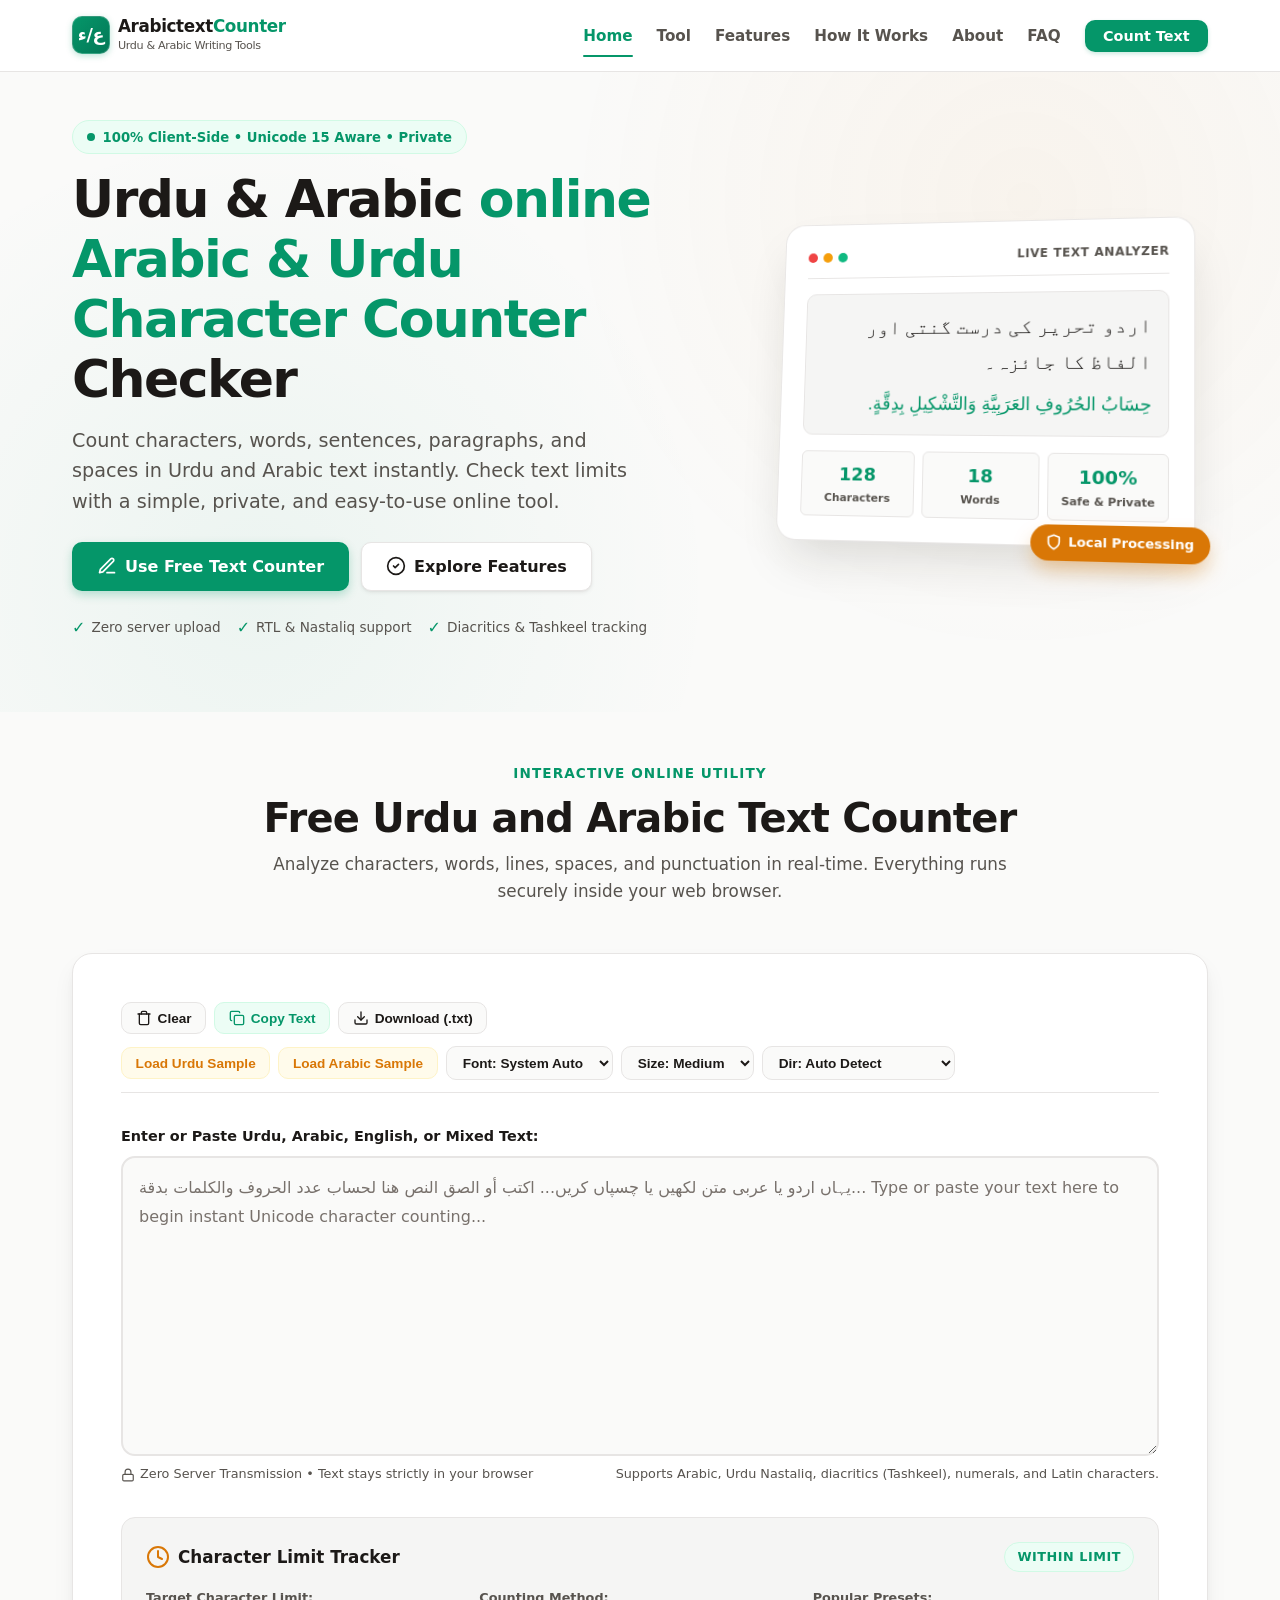
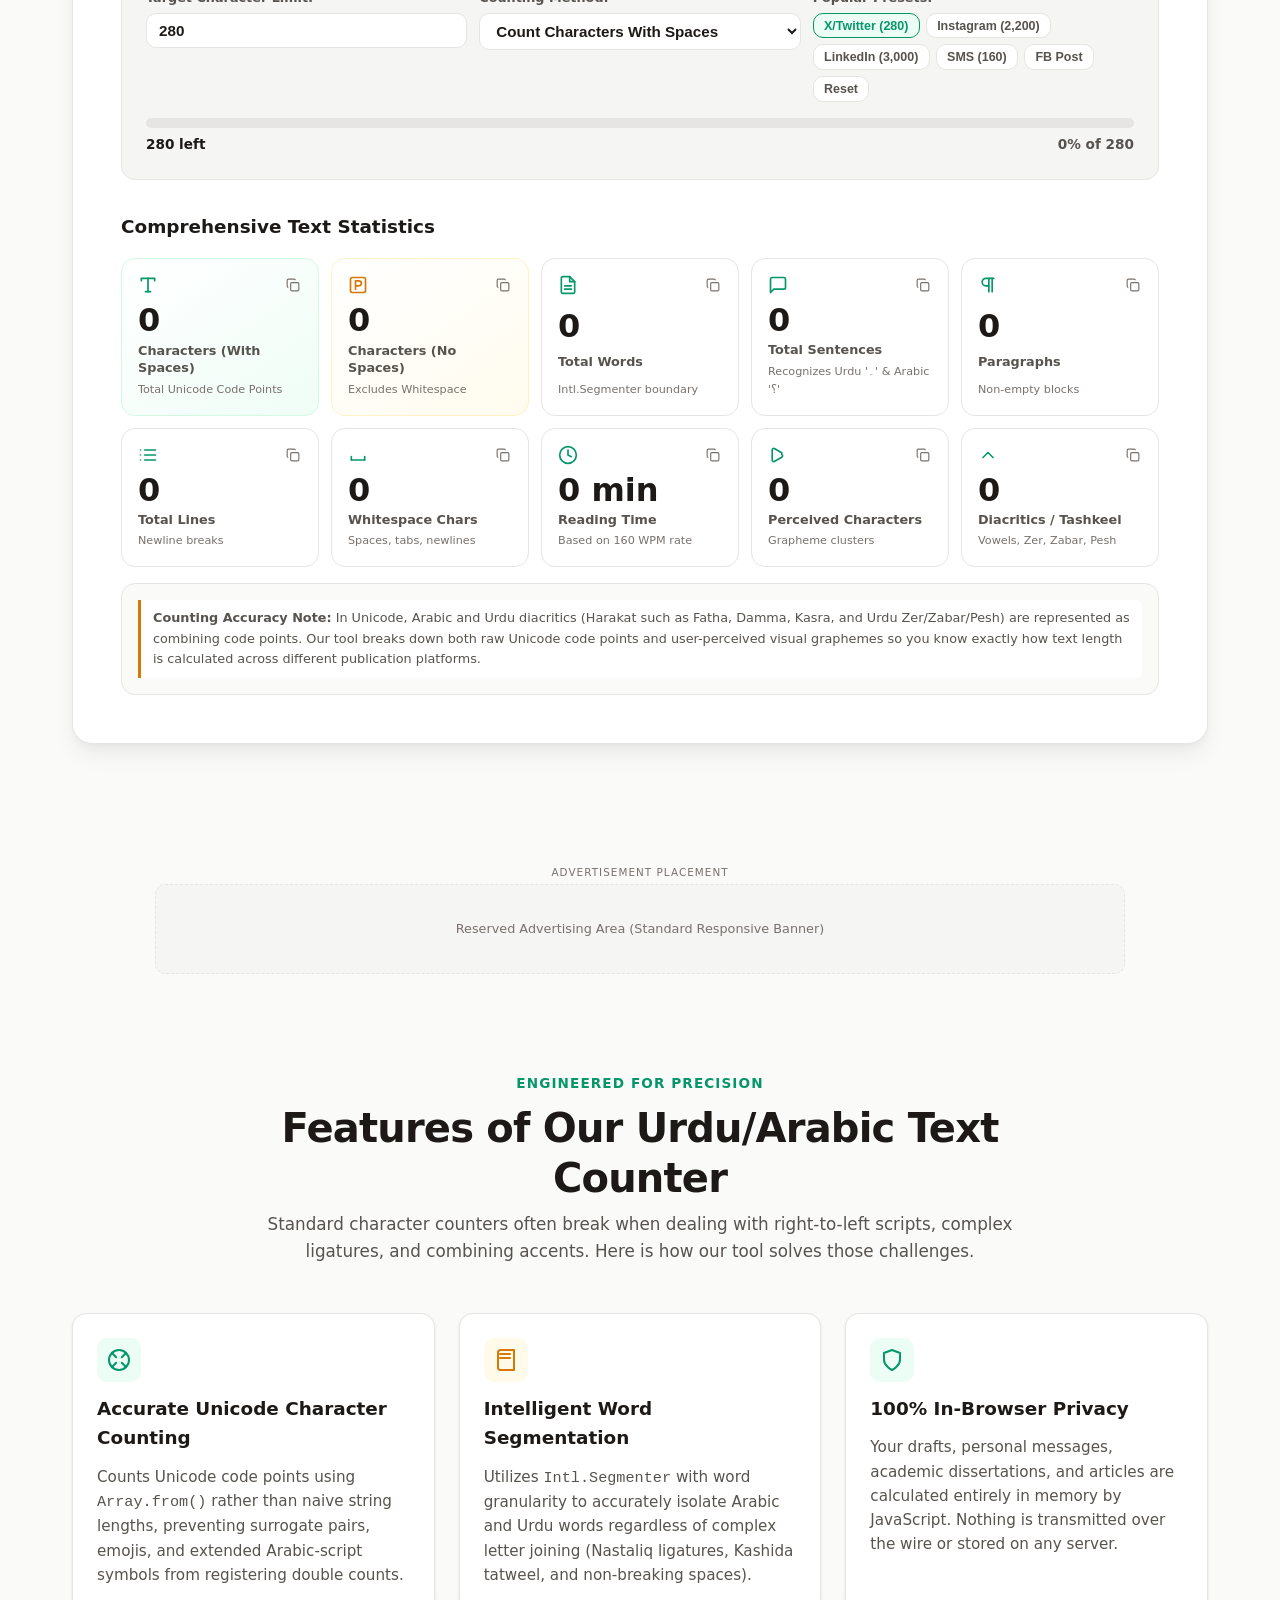
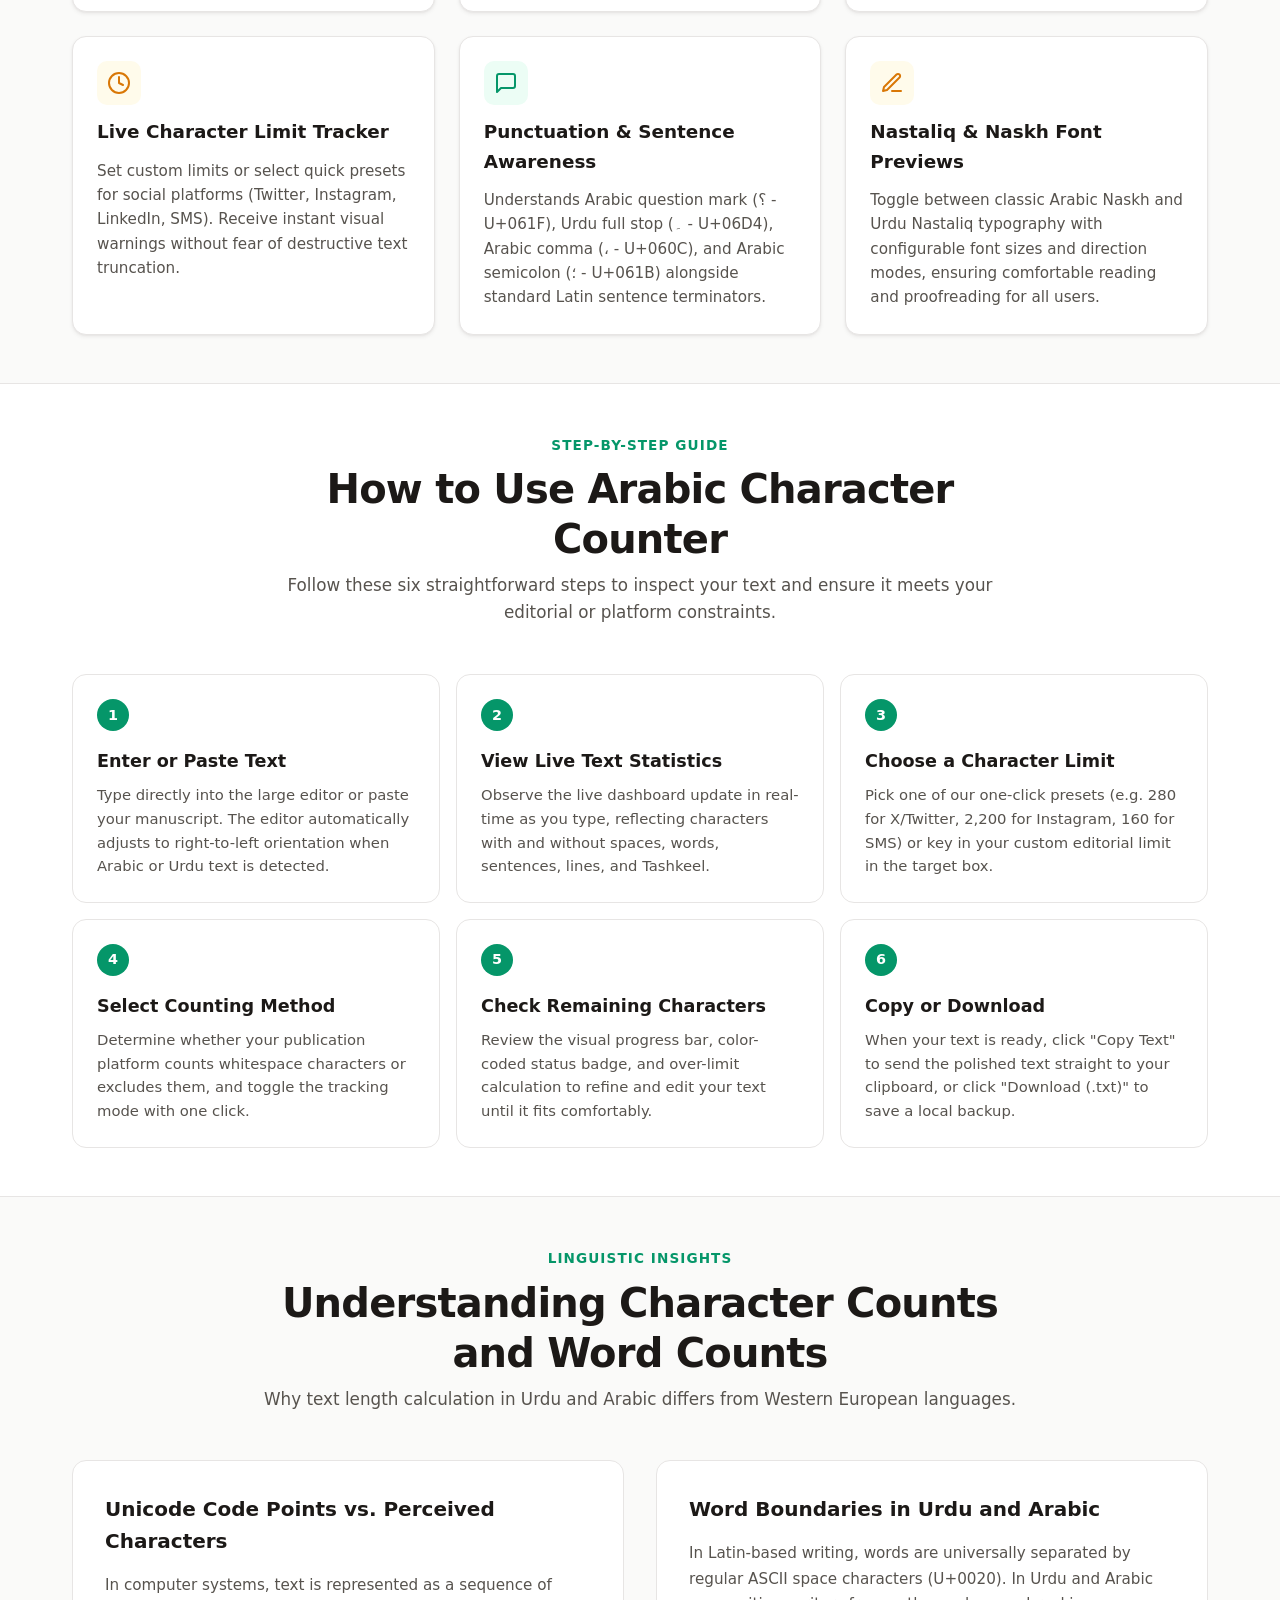
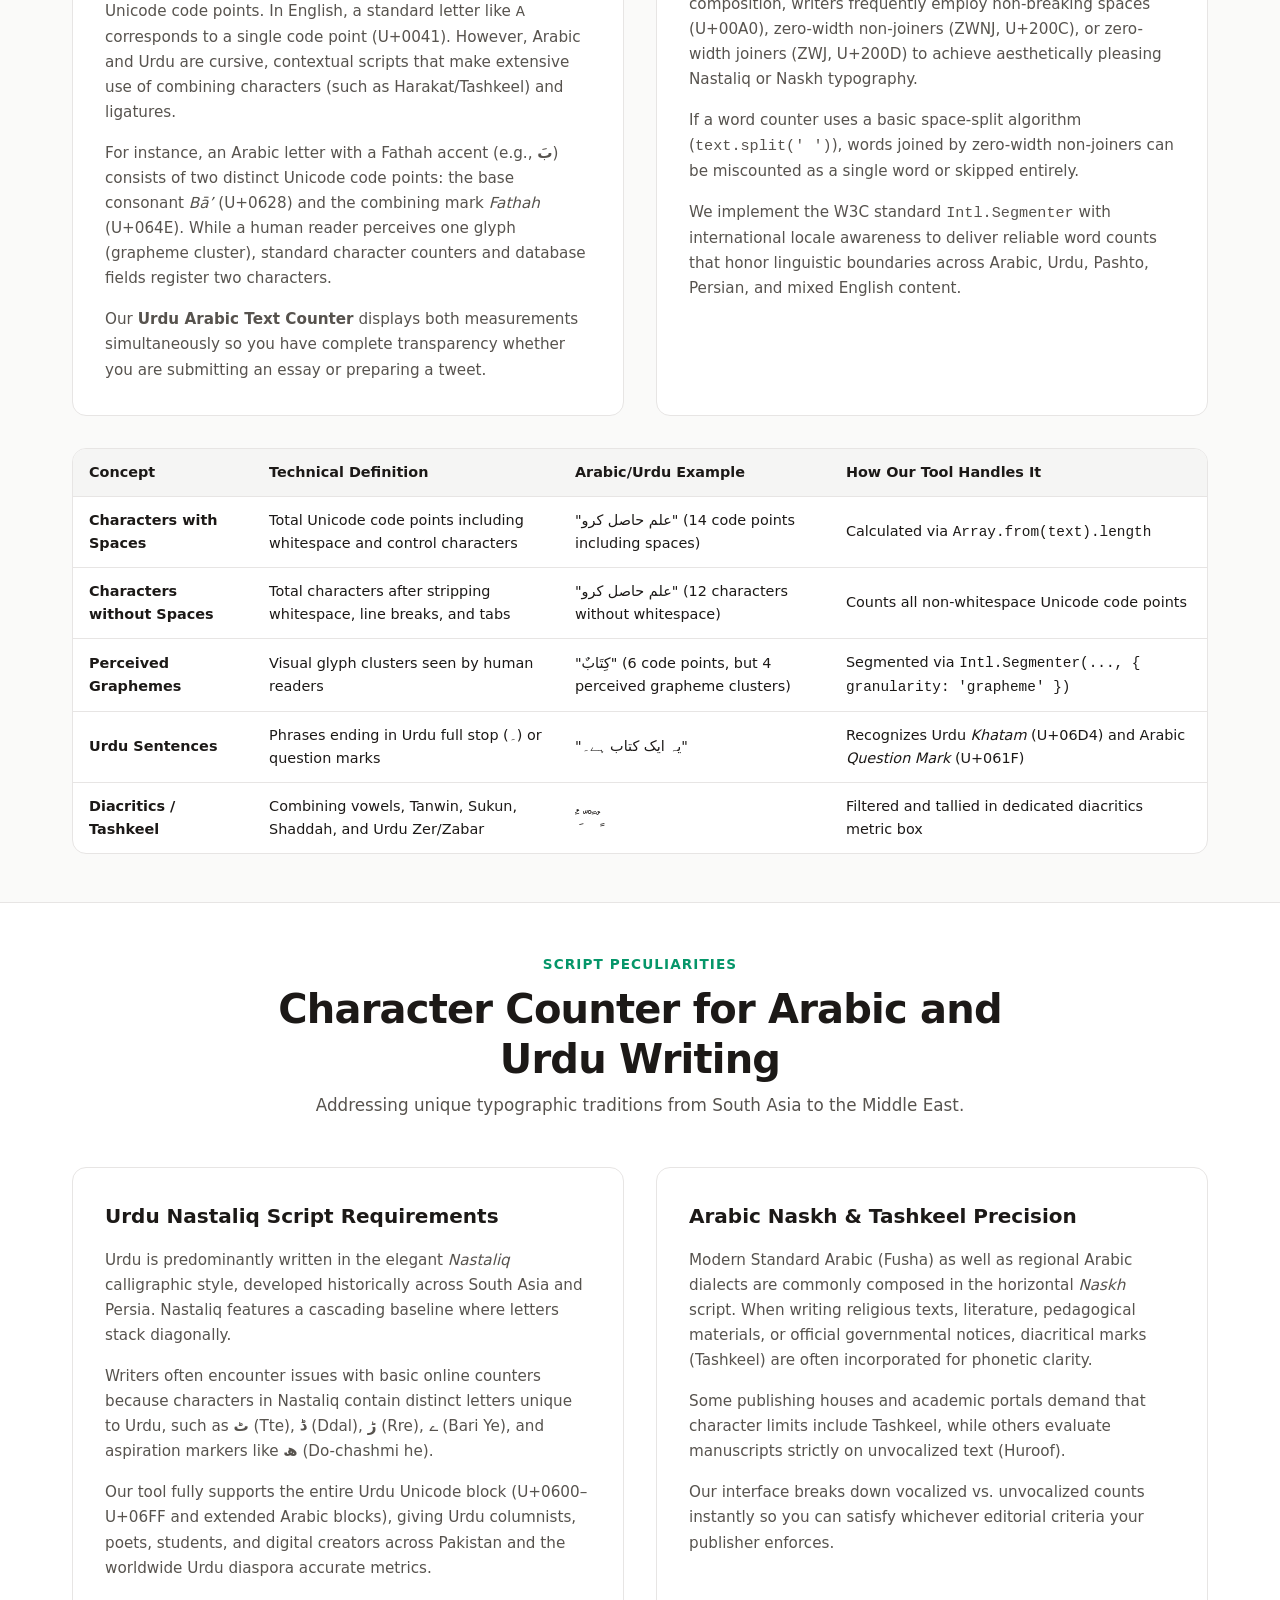
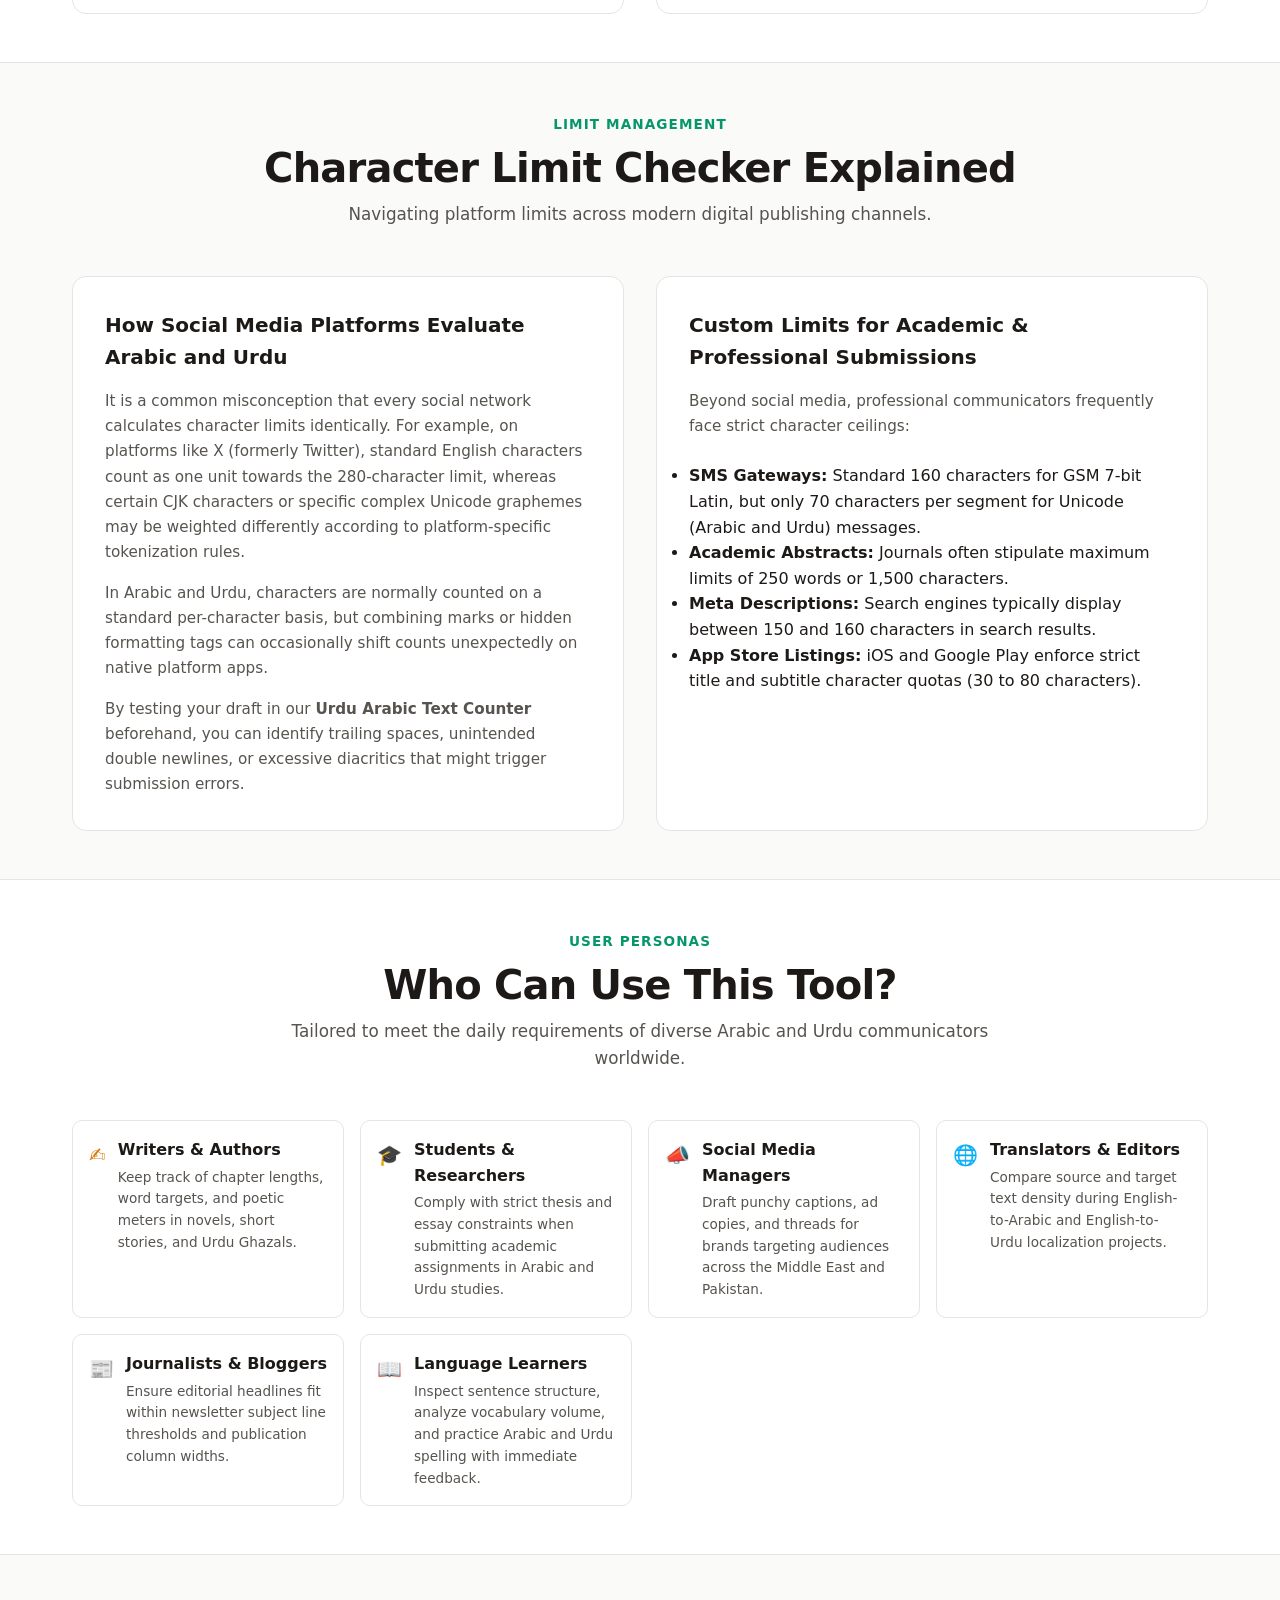
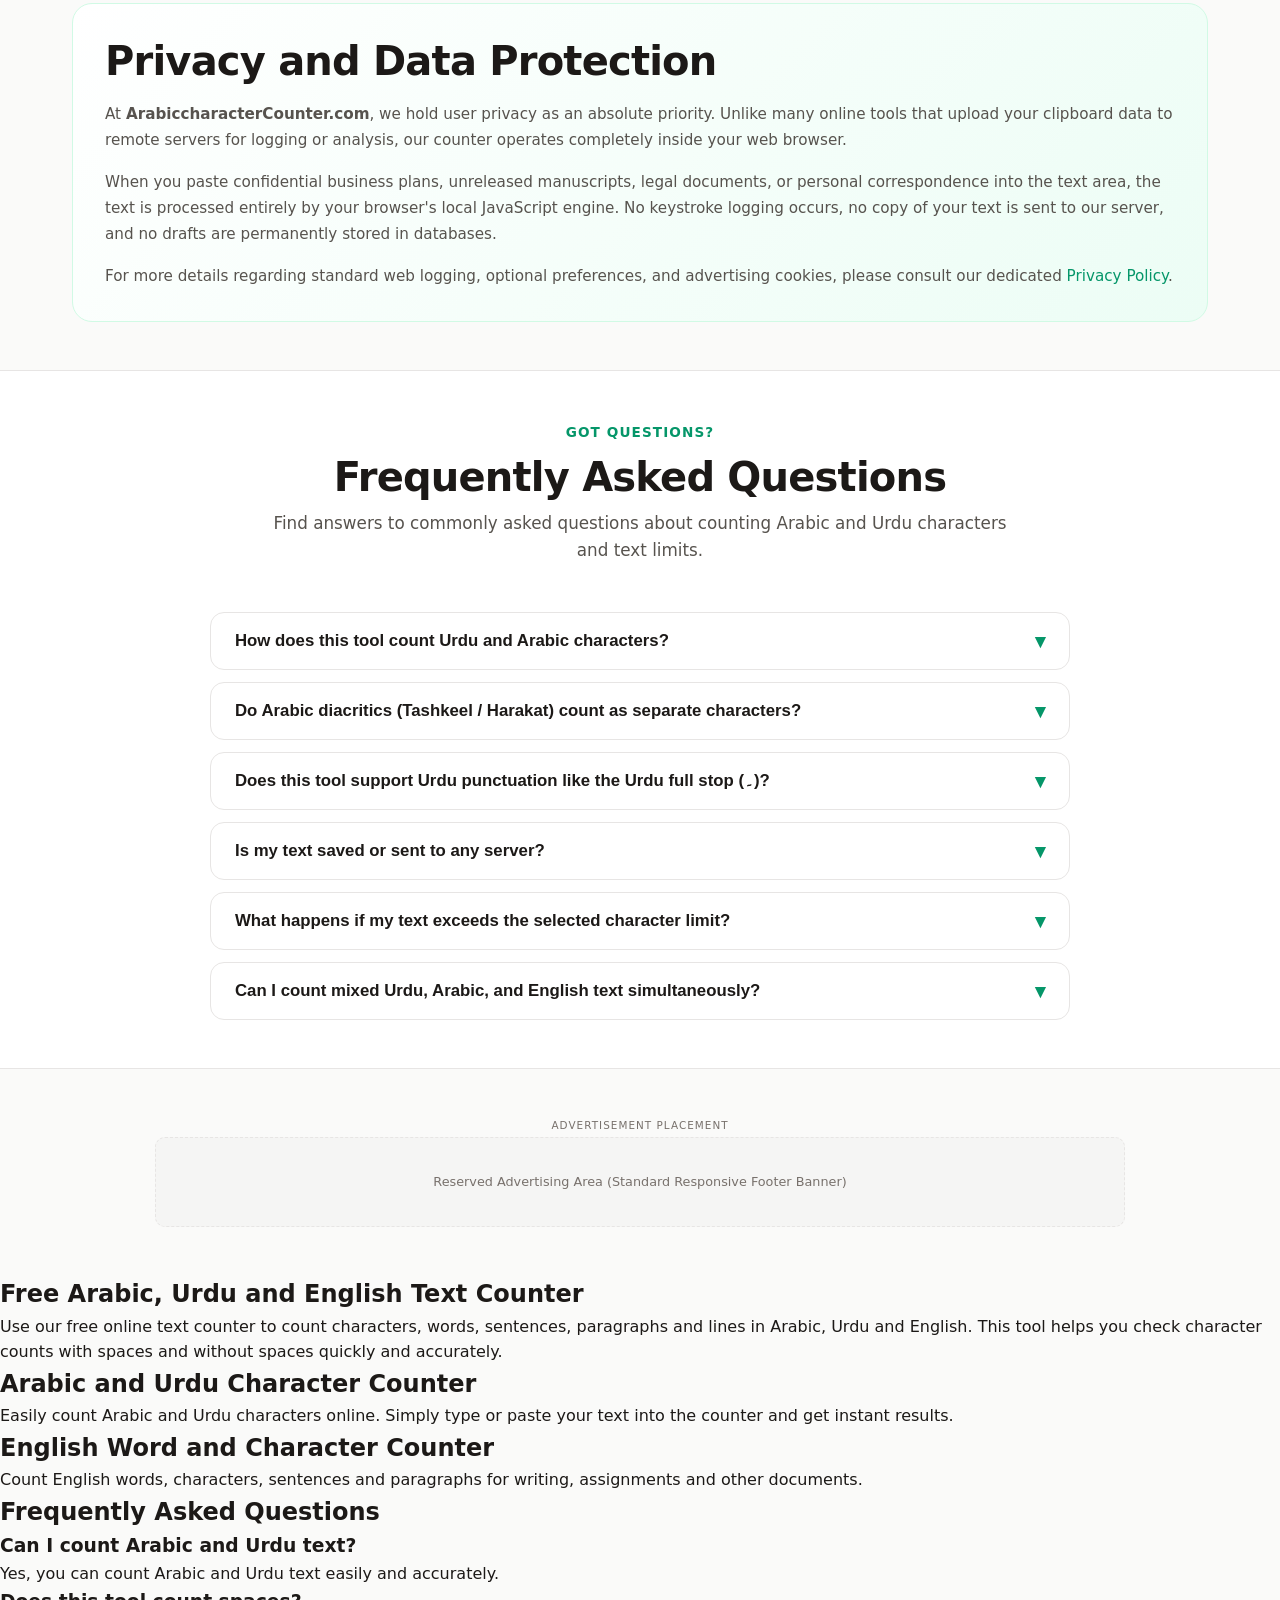
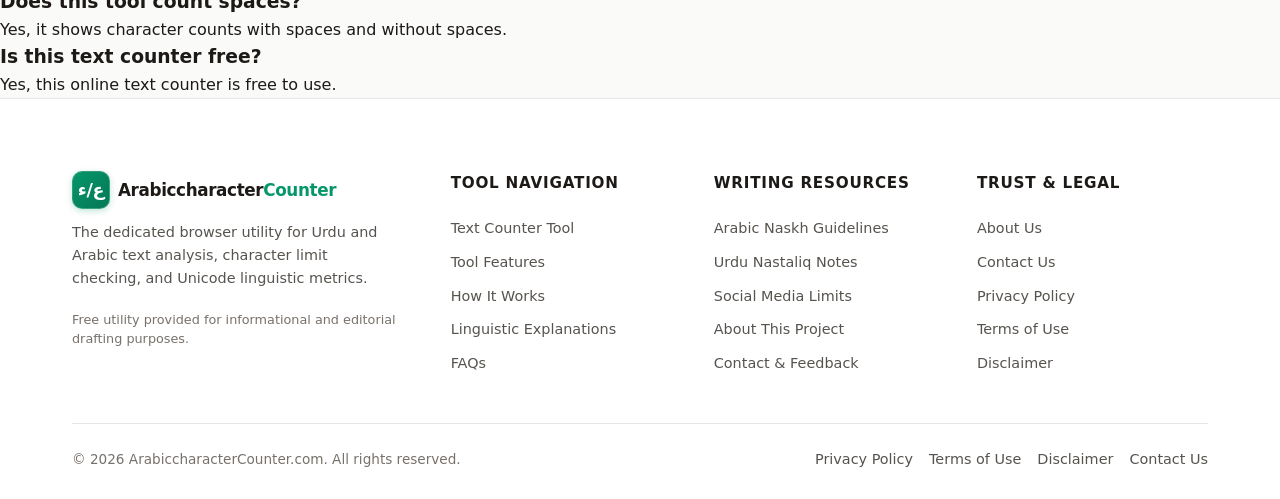
==== index.html @ 958e2aab "Update index.html" ====
<!DOCTYPE html>
<html lang="en">
<head> 
 <meta charset="UTF-8">
 <link rel="icon" type="image/png" href="/favicon-logo.png">
  <meta name="viewport" content="width=device-width, initial-scale=1.0">
  <title>Arabic & Urdu Text Counter - Online Word & Character Counter</title>
 <meta name="description" content="Count Arabic and Urdu characters, words, sentences, and spaces online for free. Use our easy text counter to check character limits for social media, messages, and writing."> 
  <meta name="keywords" content="Urdu Arabic Text Counter, Urdu character counter, Arabic character counter, Urdu word counter, Arabic word counter, Arabic text counter online, Urdu text counter online, Arabic character limit checker, Unicode character counter">
  <meta name="robots" content="index, follow">
  <link rel="canonical" href="https://arabictextcounter.online/

  <!-- Open Graph / Facebook -->
  <meta property="og:type" content="website">
  <meta property="og:url" content="https://arabictextcounter.online/
  <meta property="og:title" content="Urdu Arabic Text Counter & Character Limit Checker">
  <meta property="og:description" content="Count Urdu and Arabic characters, words, sentences, and paragraphs accurately in your browser. 100% private text analysis with live character limit tracking.">
  <meta property="og:site_name" content="Arabic text Counter">

  <!-- Twitter Cards -->
  <meta name="twitter:card" content="summary_large_image">
  <meta name="twitter:url" content="https://arabictextcounter.online/
  <meta name="twitter:title" content="Urdu Arabic Text Counter & Character Limit Checker">
  <meta name="twitter:description" content="Accurate Unicode character, word, sentence, and diacritic counter for Urdu and Arabic text. Free and private in-browser tool.">

  <!-- Stylesheet -->
  <link rel="stylesheet" href="style.css">
<meta name="google-site-verification" content="bImBELoejTYz_PWfpFKsvj4IXtyAVEKqKtU870Zw6bU" />
  <!-- Structured Data (JSON-LD) -->
  <script type="application/ld+json">
  {
    "@context": "https://schema.org",
    "@graph": [
      {
        "@type": "WebSite",
        "@id": "https://arabictextcounter.online/#website
        "url": "https://arabictextcounter.online/
        "name": "Arabic Text counter 
        "description": "Accurate Urdu and Arabic text counter and character limit checker tool.",
        "inLanguage": "en"
      },
      {
        "@type": "WebApplication",
        "@id": "https://arabictextcounter.online/#webapp
        "url": "https://arabictextcounter.online/
        "name": "Urdu/Arabic Text Counter & Character Limit Checker",
        "applicationCategory": "UtilitiesApplication",
        "operatingSystem": "All",
        "browserRequirements": "Requires modern browser with JavaScript enabled",
        "description": "Browser-based Unicode text counter for Arabic and Urdu scripts. Calculates characters, words, sentences, paragraphs, whitespace, and platform limits privately.",
        "offers": {
          "@type": "Offer",
          "price": "0",
          "priceCurrency": "USD"
        }
      }
    ]
  }
  </script>
  <meta name="google-site-verification" content="bImBELoejTYz_PWfpFKsvj4IXtyAVEKqKtU870Zw6bU" />
  <link rel="icon" type="image/png" sizes="32x32" href="favicon-logo.png">
</head>
<body>
  <!-- Accessibility Skip Link -->
  <a href="#tool" class="skip-link">Skip to Main Text Counter</a>

  <!-- Header & Navigation -->
  <header class="site-header" role="banner">
    <div class="container header-inner">
      <a href="index.html" class="brand-logo" aria-label="ArabiccharacterCounter.com Home">
        <div class="brand-icon" aria-hidden="true">ع/ء</div>
        <div class="brand-text">
          <div class="brand-title">Arabictext<span>Counter</span></div>
          <div class="brand-tagline">Urdu &amp; Arabic Writing Tools</div>
        </div>
      </a>

      <!-- Desktop Navigation -->
      <nav class="main-nav" role="navigation" aria-label="Main Navigation">
        <ul class="nav-list">
          <li><a href="index.html" class="nav-link active">Home</a></li>
          <li><a href="#tool" class="nav-link">Tool</a></li>
          <li><a href="#features" class="nav-link">Features</a></li>
          <li><a href="#how-it-works" class="nav-link">How It Works</a></li>
          <li><a href="about.html" class="nav-link">About</a></li>
          <li><a href="#faq" class="nav-link">FAQ</a></li>
          <li><a href="#tool" class="nav-cta-btn">Count Text</a></li>
        </ul>
      </nav>

      <!-- Mobile Hamburger Button -->
      <button id="mobileMenuBtn" class="mobile-menu-btn" aria-expanded="false" aria-label="Toggle navigation menu">
        <span class="hamburger-line"></span>
        <span class="hamburger-line"></span>
        <span class="hamburger-line"></span>
      </button>
    </div>

    <!-- Mobile Drawer Navigation -->
    <div id="mobileDrawer" class="mobile-drawer" role="menu">
      <ul class="mobile-nav-list">
        <li><a href="index.html" class="mobile-nav-link active" role="menuitem">Home</a></li>
        <li><a href="#tool" class="mobile-nav-link" role="menuitem">Text Counter Tool</a></li>
        <li><a href="#features" class="mobile-nav-link" role="menuitem">Features</a></li>
        <li><a href="#how-it-works" class="mobile-nav-link" role="menuitem">How It Works</a></li>
        <li><a href="about.html" class="mobile-nav-link" role="menuitem">About Us</a></li>
        <li><a href="#faq" class="mobile-nav-link" role="menuitem">Frequently Asked Questions</a></li>
        <li><a href="contact.html" class="mobile-nav-link" role="menuitem">Contact</a></li>
        <li><a href="#tool" class="mobile-cta" role="menuitem">Use Free Text Counter</a></li>
      </ul>
    </div>
  </header>

  <main id="main-content">
    <!-- 3D Hero Section -->
    <section class="hero-section" aria-labelledby="hero-heading">
      <div class="container hero-grid">
        <div class="hero-content">
          <div class="hero-badge">
            <span class="hero-badge-dot" aria-hidden="true"></span>
            <span>100% Client-Side &bull; Unicode 15 Aware &bull; Private</span>
          </div>

          <h1 id="hero-heading" class="hero-title">
            Urdu &amp; Arabic <span class="highlight">online Arabic &amp; Urdu Character Counter</span> Checker
          </h1>

          <p class="hero-desc">
            Count characters, words, sentences, paragraphs, and spaces in Urdu and Arabic text instantly. Check text limits with a simple, private, and easy-to-use online tool.
          </p>

          <div class="hero-actions">
            <a href="#tool" class="btn btn-primary">
              <svg width="20" height="20" viewBox="0 0 24 24" fill="none" stroke="currentColor" stroke-width="2" stroke-linecap="round" stroke-linejoin="round" aria-hidden="true"><path d="M12 20h9"/><path d="M16.5 3.5a2.121 2.121 0 0 1 3 3L7 19l-4 1 1-4L16.5 3.5z"/></svg>
              Use Free Text Counter
            </a>
            <a href="#features" class="btn btn-secondary">
              <svg width="20" height="20" viewBox="0 0 24 24" fill="none" stroke="currentColor" stroke-width="2" stroke-linecap="round" stroke-linejoin="round" aria-hidden="true"><circle cx="12" cy="12" r="10"/><path d="m9 12 2 2 4-4"/></svg>
              Explore Features
            </a>
          </div>

          <div class="hero-trust-bullets">
            <div class="trust-item">
              <span class="trust-icon" aria-hidden="true">&#10003;</span>
              <span>Zero server upload</span>
            </div>
            <div class="trust-item">
              <span class="trust-icon" aria-hidden="true">&#10003;</span>
              <span>RTL &amp; Nastaliq support</span>
            </div>
            <div class="trust-item">
              <span class="trust-icon" aria-hidden="true">&#10003;</span>
              <span>Diacritics &amp; Tashkeel tracking</span>
            </div>
          </div>
        </div>

        <!-- 3D Layered Perspective Visual Scene -->
        <div class="hero-3d-wrapper" aria-hidden="true">
          <div class="hero-3d-scene">
            <div class="hero-3d-card">
              <div class="hero-card-header">
                <div class="card-dots">
                  <span class="dot red"></span>
                  <span class="dot yellow"></span>
                  <span class="dot green"></span>
                </div>
                <span class="card-label">Live Text Analyzer</span>
              </div>

              <div class="mock-text-preview">
                <div class="mock-urdu-text" dir="rtl" lang="ur">
                  اردو تحریر کی درست گنتی اور الفاظ کا جائزہ۔
                </div>
                <div class="mock-arabic-text" dir="rtl" lang="ar">
                  حِسَابُ الحُرُوفِ العَرَبِيَّةِ وَالتَّشْكِيلِ بِدِقَّةٍ.
                </div>
              </div>

              <div class="mock-stats-grid">
                <div class="mock-stat-box">
                  <div class="mock-stat-val">128</div>
                  <div class="mock-stat-lbl">Characters</div>
                </div>
                <div class="mock-stat-box">
                  <div class="mock-stat-val">18</div>
                  <div class="mock-stat-lbl">Words</div>
                </div>
                <div class="mock-stat-box">
                  <div class="mock-stat-val">100%</div>
                  <div class="mock-stat-lbl">Safe &amp; Private</div>
                </div>
              </div>

              <div class="hero-3d-floating-badge">
                <svg width="16" height="16" viewBox="0 0 24 24" fill="none" stroke="currentColor" stroke-width="2.5" stroke-linecap="round" stroke-linejoin="round"><path d="M12 22s8-4 8-10V5l-8-3-8 3v7c0 6 8 10 8 10z"/></svg>
                <span>Local Processing</span>
              </div>
            </div>
          </div>
        </div>
      </div>
    </section>

    <!-- Main Tool Section -->
    <section id="tool" class="tool-section" aria-labelledby="tool-heading">
      <div class="container">
        <div class="section-intro">
          <span class="section-tag">Interactive Online Utility</span>
          <h2 id="tool-heading" class="section-title">Free Urdu and Arabic Text Counter</h2>
          <p class="section-desc">
            Analyze characters, words, lines, spaces, and punctuation in real-time. Everything runs securely inside your web browser.
          </p>
        </div>

        <div class="tool-container">
          <!-- Toolbar Controls -->
          <div class="tool-toolbar" role="toolbar" aria-label="Text counter controls">
            <div class="toolbar-group">
              <button id="clearTextBtn" class="tool-btn" type="button" aria-label="Clear all text in textarea">
                <svg width="16" height="16" viewBox="0 0 24 24" fill="none" stroke="currentColor" stroke-width="2" stroke-linecap="round" stroke-linejoin="round" aria-hidden="true"><path d="M3 6h18"/><path d="M19 6v14c0 1-1 2-2 2H7c-1 0-2-1-2-2V6"/><path d="M8 6V4c0-1 1-2 2-2h4c1 0 2 1 2 2v2"/></svg>
                Clear
              </button>

              <button id="copyTextBtn" class="tool-btn btn-accent" type="button" aria-label="Copy entire text to clipboard">
                <svg width="16" height="16" viewBox="0 0 24 24" fill="none" stroke="currentColor" stroke-width="2" stroke-linecap="round" stroke-linejoin="round" aria-hidden="true"><rect width="14" height="14" x="8" y="8" rx="2" ry="2"/><path d="M4 16c-1.1 0-2-.9-2-2V4c0-1.1.9-2 2-2h10c1.1 0 2 .9 2 2"/></svg>
                Copy Text
              </button>

              <button id="downloadTextBtn" class="tool-btn" type="button" aria-label="Download text as a plain text file">
                <svg width="16" height="16" viewBox="0 0 24 24" fill="none" stroke="currentColor" stroke-width="2" stroke-linecap="round" stroke-linejoin="round" aria-hidden="true"><path d="M21 15v4a2 2 0 0 1-2 2H5a2 2 0 0 1-2-2v-4"/><polyline points="7 10 12 15 17 10"/><line x1="12" x2="12" y1="15" y2="3"/></svg>
                Download (.txt)
              </button>
            </div>

            <div class="toolbar-group">
              <button id="sampleUrduBtn" class="tool-btn btn-amber" type="button" aria-label="Load sample Urdu text">
                Load Urdu Sample
              </button>

              <button id="sampleArabicBtn" class="tool-btn btn-amber" type="button" aria-label="Load sample Arabic text">
                Load Arabic Sample
              </button>

              <!-- Font Selection -->
              <select id="fontFamilySelect" class="tool-select" aria-label="Select typography styling">
                <option value="auto">Font: System Auto</option>
                <option value="arabic">Arabic Naskh</option>
                <option value="urdu">Urdu Nastaliq</option>
                <option value="sans">Clean Sans-serif</option>
              </select>

              <!-- Font Size -->
              <select id="fontSizeSelect" class="tool-select" aria-label="Select font size">
                <option value="sm">Size: Normal</option>
                <option value="md" selected>Size: Medium</option>
                <option value="lg">Size: Large</option>
              </select>

              <!-- Direction -->
              <select id="textDirSelect" class="tool-select" aria-label="Select text direction">
                <option value="auto" selected>Dir: Auto Detect</option>
                <option value="rtl">Dir: RTL (Right to Left)</option>
                <option value="ltr">Dir: LTR (Left to Right)</option>
              </select>
            </div>
          </div>

          <!-- Main Text Input Area -->
          <div class="textarea-wrapper">
            <div class="textarea-label-row">
              <label for="mainTextarea" class="textarea-label">
                Enter or Paste Urdu, Arabic, English, or Mixed Text:
              </label>
              <div id="statusFeedback" class="text-status-feedback" role="status" aria-live="polite"></div>
            </div>

            <textarea
              id="mainTextarea"
              class="main-textarea"
              dir="auto"
              rows="8"
              spellcheck="false"
              placeholder="یہاں اردو یا عربی متن لکھیں یا چسپاں کریں... اكتب أو الصق النص هنا لحساب عدد الحروف والكلمات بدقة... Type or paste your text here to begin instant Unicode character counting..."
              aria-label="Text input area for counting characters and words"
            ></textarea>

            <div class="textarea-footer">
              <div class="textarea-privacy-note">
                <svg width="14" height="14" viewBox="0 0 24 24" fill="none" stroke="currentColor" stroke-width="2" stroke-linecap="round" stroke-linejoin="round" aria-hidden="true"><rect width="18" height="11" x="3" y="11" rx="2" ry="2"/><path d="M7 11V7a5 5 0 0 1 10 0v4"/></svg>
                <span>Zero Server Transmission &bull; Text stays strictly in your browser</span>
              </div>
              <div class="textarea-char-summary">
                Supports Arabic, Urdu Nastaliq, diacritics (Tashkeel), numerals, and Latin characters.
              </div>
            </div>
          </div>

          <!-- Character Limit Checker -->
          <div class="limit-checker-card" aria-labelledby="limit-checker-heading">
            <div class="limit-header-row">
              <div class="limit-title-wrap">
                <svg class="limit-icon" viewBox="0 0 24 24" fill="none" stroke="currentColor" stroke-width="2" stroke-linecap="round" stroke-linejoin="round" aria-hidden="true"><circle cx="12" cy="12" r="10"/><polyline points="12 6 12 12 16 14"/></svg>
                <h3 id="limit-checker-heading" class="limit-title">Character Limit Tracker</h3>
              </div>

              <div id="limitStatusBadge" class="limit-status-badge badge-under" role="status">
                Within Limit
              </div>
            </div>

            <!-- Limit Controls -->
            <div class="limit-controls-grid">
              <div class="control-field">
                <label for="charLimitInput">Target Character Limit:</label>
                <input
                  type="number"
                  id="charLimitInput"
                  class="control-input"
                  min="1"
                  max="1000000"
                  value="280"
                  aria-label="Target character limit number"
                >
              </div>

              <div class="control-field">
                <label for="limitModeSelect">Counting Method:</label>
                <select id="limitModeSelect" class="control-input" aria-label="Select limit counting method">
                  <option value="with_spaces" selected>Count Characters With Spaces</option>
                  <option value="without_spaces">Count Characters Without Spaces</option>
                </select>
              </div>

              <div class="control-field">
                <label>Popular Presets:</label>
                <div class="preset-pills-row">
                  <button type="button" class="preset-pill active" data-limit="280" aria-label="Set limit to Twitter 280">X/Twitter (280)</button>
                  <button type="button" class="preset-pill" data-limit="2200" aria-label="Set limit to Instagram 2200">Instagram (2,200)</button>
                  <button type="button" class="preset-pill" data-limit="3000" aria-label="Set limit to LinkedIn 3000">LinkedIn (3,000)</button>
                  <button type="button" class="preset-pill" data-limit="160" aria-label="Set limit to SMS 160">SMS (160)</button>
                  <button type="button" class="preset-pill" data-limit="63206" aria-label="Set limit to Facebook 63206">FB Post</button>
                  <button type="button" id="resetLimitBtn" class="preset-pill" aria-label="Reset limit settings">Reset</button>
                </div>
              </div>
            </div>

            <!-- Progress Bar -->
            <div class="limit-progress-wrapper">
              <div class="limit-progress-track" role="progressbar" aria-valuemin="0" aria-valuemax="100" aria-valuenow="0">
                <div id="limitProgressFill" class="limit-progress-fill"></div>
              </div>
              <div class="limit-stats-subrow">
                <span id="limitRemainingText" class="limit-remaining-text">280 left</span>
                <span id="limitPercentText" class="limit-percent-text">0% of 280</span>
              </div>
            </div>

            <!-- Over Limit Warning Banner -->
            <div id="limitOverAlert" class="limit-over-alert" role="alert">
              <svg width="18" height="18" viewBox="0 0 24 24" fill="none" stroke="currentColor" stroke-width="2" stroke-linecap="round" stroke-linejoin="round" aria-hidden="true"><circle cx="12" cy="12" r="10"/><line x1="12" x2="12" y1="8" y2="12"/><line x1="12" x2="12.01" y1="16" y2="16"/></svg>
              <span>Your text exceeds the selected limit by <strong><span id="limitOverCount">0</span></strong> characters. Your text has not been truncated.</span>
            </div>
          </div>

          <!-- Live Statistics Dashboard -->
          <div class="stats-dashboard">
            <div class="stats-dashboard-title">
              <span>Comprehensive Text Statistics</span>
            </div>

            <div class="stats-grid">
              <!-- Stat 1: Characters With Spaces -->
              <div class="stat-card featured">
                <div class="stat-header">
                  <svg class="stat-icon" viewBox="0 0 24 24" fill="none" stroke="currentColor" stroke-width="2" stroke-linecap="round" stroke-linejoin="round" aria-hidden="true"><path d="M4 7V4h16v3"/><path d="M9 20h6"/><path d="M12 4v16"/></svg>
                  <button type="button" class="stat-copy-btn" data-stat-id="statCharsWithSpaces" aria-label="Copy characters with spaces count">
                    <svg width="14" height="14" viewBox="0 0 24 24" fill="none" stroke="currentColor" stroke-width="2"><rect width="14" height="14" x="8" y="8" rx="2" ry="2"/><path d="M4 16c-1.1 0-2-.9-2-2V4c0-1.1.9-2 2-2h10c1.1 0 2 .9 2 2"/></svg>
                  </button>
                </div>
                <div id="statCharsWithSpaces" class="stat-value">0</div>
                <div class="stat-label">Characters (With Spaces)</div>
                <div class="stat-subtext">Total Unicode Code Points</div>
              </div>

              <!-- Stat 2: Characters Without Spaces -->
              <div class="stat-card featured-amber">
                <div class="stat-header">
                  <svg class="stat-icon" viewBox="0 0 24 24" fill="none" stroke="currentColor" stroke-width="2" stroke-linecap="round" stroke-linejoin="round" aria-hidden="true"><rect width="18" height="18" x="3" y="3" rx="2"/><path d="M9 17V7h4a3 3 0 0 1 0 6H9"/></svg>
                  <button type="button" class="stat-copy-btn" data-stat-id="statCharsNoSpaces" aria-label="Copy characters without spaces count">
                    <svg width="14" height="14" viewBox="0 0 24 24" fill="none" stroke="currentColor" stroke-width="2"><rect width="14" height="14" x="8" y="8" rx="2" ry="2"/><path d="M4 16c-1.1 0-2-.9-2-2V4c0-1.1.9-2 2-2h10c1.1 0 2 .9 2 2"/></svg>
                  </button>
                </div>
                <div id="statCharsNoSpaces" class="stat-value">0</div>
                <div class="stat-label">Characters (No Spaces)</div>
                <div class="stat-subtext">Excludes Whitespace</div>
              </div>

              <!-- Stat 3: Words -->
              <div class="stat-card">
                <div class="stat-header">
                  <svg class="stat-icon" viewBox="0 0 24 24" fill="none" stroke="currentColor" stroke-width="2" stroke-linecap="round" stroke-linejoin="round" aria-hidden="true"><path d="M14 2H6a2 2 0 0 0-2 2v16a2 2 0 0 0 2 2h12a2 2 0 0 0 2-2V8z"/><polyline points="14 2 14 8 20 8"/><line x1="16" x2="8" y1="13" y2="13"/><line x1="16" x2="8" y1="17" y2="17"/></svg>
                  <button type="button" class="stat-copy-btn" data-stat-id="statWords" aria-label="Copy word count">
                    <svg width="14" height="14" viewBox="0 0 24 24" fill="none" stroke="currentColor" stroke-width="2"><rect width="14" height="14" x="8" y="8" rx="2" ry="2"/><path d="M4 16c-1.1 0-2-.9-2-2V4c0-1.1.9-2 2-2h10c1.1 0 2 .9 2 2"/></svg>
                  </button>
                </div>
                <div id="statWords" class="stat-value">0</div>
                <div class="stat-label">Total Words</div>
                <div class="stat-subtext">Intl.Segmenter boundary</div>
              </div>

              <!-- Stat 4: Sentences -->
              <div class="stat-card">
                <div class="stat-header">
                  <svg class="stat-icon" viewBox="0 0 24 24" fill="none" stroke="currentColor" stroke-width="2" stroke-linecap="round" stroke-linejoin="round" aria-hidden="true"><path d="M21 15a2 2 0 0 1-2 2H7l-4 4V5a2 2 0 0 1 2-2h14a2 2 0 0 1 2 2z"/></svg>
                  <button type="button" class="stat-copy-btn" data-stat-id="statSentences" aria-label="Copy sentence count">
                    <svg width="14" height="14" viewBox="0 0 24 24" fill="none" stroke="currentColor" stroke-width="2"><rect width="14" height="14" x="8" y="8" rx="2" ry="2"/><path d="M4 16c-1.1 0-2-.9-2-2V4c0-1.1.9-2 2-2h10c1.1 0 2 .9 2 2"/></svg>
                  </button>
                </div>
                <div id="statSentences" class="stat-value">0</div>
                <div class="stat-label">Total Sentences</div>
                <div class="stat-subtext">Recognizes Urdu '۔' &amp; Arabic '؟'</div>
              </div>

              <!-- Stat 5: Paragraphs -->
              <div class="stat-card">
                <div class="stat-header">
                  <svg class="stat-icon" viewBox="0 0 24 24" fill="none" stroke="currentColor" stroke-width="2" stroke-linecap="round" stroke-linejoin="round" aria-hidden="true"><path d="M13 4v16"/><path d="M17 4v16"/><path d="M19 4H9.5a4.5 4.5 0 0 0 0 9H13"/></svg>
                  <button type="button" class="stat-copy-btn" data-stat-id="statParagraphs" aria-label="Copy paragraph count">
                    <svg width="14" height="14" viewBox="0 0 24 24" fill="none" stroke="currentColor" stroke-width="2"><rect width="14" height="14" x="8" y="8" rx="2" ry="2"/><path d="M4 16c-1.1 0-2-.9-2-2V4c0-1.1.9-2 2-2h10c1.1 0 2 .9 2 2"/></svg>
                  </button>
                </div>
                <div id="statParagraphs" class="stat-value">0</div>
                <div class="stat-label">Paragraphs</div>
                <div class="stat-subtext">Non-empty blocks</div>
              </div>

              <!-- Stat 6: Lines -->
              <div class="stat-card">
                <div class="stat-header">
                  <svg class="stat-icon" viewBox="0 0 24 24" fill="none" stroke="currentColor" stroke-width="2" stroke-linecap="round" stroke-linejoin="round" aria-hidden="true"><line x1="8" x2="21" y1="6" y2="6"/><line x1="8" x2="21" y1="12" y2="12"/><line x1="8" x2="21" y1="18" y2="18"/><line x1="3" x2="3.01" y1="6" y2="6"/><line x1="3" x2="3.01" y1="12" y2="12"/><line x1="3" x2="3.01" y1="18" y2="18"/></svg>
                  <button type="button" class="stat-copy-btn" data-stat-id="statLines" aria-label="Copy line count">
                    <svg width="14" height="14" viewBox="0 0 24 24" fill="none" stroke="currentColor" stroke-width="2"><rect width="14" height="14" x="8" y="8" rx="2" ry="2"/><path d="M4 16c-1.1 0-2-.9-2-2V4c0-1.1.9-2 2-2h10c1.1 0 2 .9 2 2"/></svg>
                  </button>
                </div>
                <div id="statLines" class="stat-value">0</div>
                <div class="stat-label">Total Lines</div>
                <div class="stat-subtext">Newline breaks</div>
              </div>

              <!-- Stat 7: Whitespace Characters -->
              <div class="stat-card">
                <div class="stat-header">
                  <svg class="stat-icon" viewBox="0 0 24 24" fill="none" stroke="currentColor" stroke-width="2" stroke-linecap="round" stroke-linejoin="round" aria-hidden="true"><path d="M4 18h16"/><path d="M4 14v4"/><path d="M20 14v4"/></svg>
                  <button type="button" class="stat-copy-btn" data-stat-id="statWhitespace" aria-label="Copy whitespace count">
                    <svg width="14" height="14" viewBox="0 0 24 24" fill="none" stroke="currentColor" stroke-width="2"><rect width="14" height="14" x="8" y="8" rx="2" ry="2"/><path d="M4 16c-1.1 0-2-.9-2-2V4c0-1.1.9-2 2-2h10c1.1 0 2 .9 2 2"/></svg>
                  </button>
                </div>
                <div id="statWhitespace" class="stat-value">0</div>
                <div class="stat-label">Whitespace Chars</div>
                <div class="stat-subtext">Spaces, tabs, newlines</div>
              </div>

              <!-- Stat 8: Estimated Reading Time -->
              <div class="stat-card">
                <div class="stat-header">
                  <svg class="stat-icon" viewBox="0 0 24 24" fill="none" stroke="currentColor" stroke-width="2" stroke-linecap="round" stroke-linejoin="round" aria-hidden="true"><circle cx="12" cy="12" r="10"/><polyline points="12 6 12 12 16 14"/></svg>
                  <button type="button" class="stat-copy-btn" data-stat-id="statReadingTime" aria-label="Copy reading time">
                    <svg width="14" height="14" viewBox="0 0 24 24" fill="none" stroke="currentColor" stroke-width="2"><rect width="14" height="14" x="8" y="8" rx="2" ry="2"/><path d="M4 16c-1.1 0-2-.9-2-2V4c0-1.1.9-2 2-2h10c1.1 0 2 .9 2 2"/></svg>
                  </button>
                </div>
                <div id="statReadingTime" class="stat-value">0 min</div>
                <div class="stat-label">Reading Time</div>
                <div class="stat-subtext">Based on 160 WPM rate</div>
              </div>

              <!-- Stat 9: Grapheme Clusters -->
              <div class="stat-card">
                <div class="stat-header">
                  <svg class="stat-icon" viewBox="0 0 24 24" fill="none" stroke="currentColor" stroke-width="2" stroke-linecap="round" stroke-linejoin="round" aria-hidden="true"><path d="M16.5 9.4 7.55 4.24a1.78 1.78 0 0 0-2.5 1.55v12.42a1.78 1.78 0 0 0 2.5 1.55L16.5 14.6a1.78 1.78 0 0 0 0-3.2z"/></svg>
                  <button type="button" class="stat-copy-btn" data-stat-id="statGraphemes" aria-label="Copy grapheme count">
                    <svg width="14" height="14" viewBox="0 0 24 24" fill="none" stroke="currentColor" stroke-width="2"><rect width="14" height="14" x="8" y="8" rx="2" ry="2"/><path d="M4 16c-1.1 0-2-.9-2-2V4c0-1.1.9-2 2-2h10c1.1 0 2 .9 2 2"/></svg>
                  </button>
                </div>
                <div id="statGraphemes" class="stat-value">0</div>
                <div class="stat-label">Perceived Characters</div>
                <div class="stat-subtext">Grapheme clusters</div>
              </div>

              <!-- Stat 10: Diacritics (Harakat / Tashkeel) -->
              <div class="stat-card">
                <div class="stat-header">
                  <svg class="stat-icon" viewBox="0 0 24 24" fill="none" stroke="currentColor" stroke-width="2" stroke-linecap="round" stroke-linejoin="round" aria-hidden="true"><path d="m18 15-6-6-6 6"/></svg>
                  <button type="button" class="stat-copy-btn" data-stat-id="statDiacritics" aria-label="Copy diacritics count">
                    <svg width="14" height="14" viewBox="0 0 24 24" fill="none" stroke="currentColor" stroke-width="2"><rect width="14" height="14" x="8" y="8" rx="2" ry="2"/><path d="M4 16c-1.1 0-2-.9-2-2V4c0-1.1.9-2 2-2h10c1.1 0 2 .9 2 2"/></svg>
                  </button>
                </div>
                <div id="statDiacritics" class="stat-value">0</div>
                <div class="stat-label">Diacritics / Tashkeel</div>
                <div class="stat-subtext">Vowels, Zer, Zabar, Pesh</div>
              </div>
            </div>

            <!-- Linguistic Explanatory Notice -->
            <div class="secondary-metrics-card">
              <div class="linguistic-notice">
                <strong>Counting Accuracy Note:</strong> In Unicode, Arabic and Urdu diacritics (Harakat such as Fatha, Damma, Kasra, and Urdu Zer/Zabar/Pesh) are represented as combining code points. Our tool breaks down both raw Unicode code points and user-perceived visual graphemes so you know exactly how text length is calculated across different publication platforms.
              </div>
            </div>
          </div>
        </div>
      </div>
    </section>

    <!-- Optional AdSense Unit Top (Reserved Clean Container) -->
    <div class="container">
      <div class="ad-slot-wrapper" aria-label="Sponsored placement container">
        <span class="ad-slot-label">Advertisement Placement</span>
        <div class="ad-slot-container">
          Reserved Advertising Area (Standard Responsive Banner)
        </div>
      </div>
    </div>

    <!-- Features Section -->
    <section id="features" class="content-section" aria-labelledby="features-heading">
      <div class="container">
        <div class="section-intro">
          <span class="section-tag">Engineered for Precision</span>
          <h2 id="features-heading" class="section-title">Features of Our Urdu/Arabic Text Counter</h2>
          <p class="section-desc">
            Standard character counters often break when dealing with right-to-left scripts, complex ligatures, and combining accents. Here is how our tool solves those challenges.
          </p>
        </div>

        <div class="feature-cards-grid">
          <div class="feature-card">
            <div class="feature-icon-box" aria-hidden="true">
              <svg width="24" height="24" viewBox="0 0 24 24" fill="none" stroke="currentColor" stroke-width="2" stroke-linecap="round" stroke-linejoin="round"><circle cx="12" cy="12" r="10"/><path d="m4.93 4.93 4.24 4.24"/><path d="m14.83 9.17 4.24-4.24"/><path d="m14.83 14.83 4.24 4.24"/><path d="m9.17 14.83-4.24 4.24"/></svg>
            </div>
            <h3 class="feature-card-title">Accurate Unicode Character Counting</h3>
            <p class="feature-card-text">
              Counts Unicode code points using <code>Array.from()</code> rather than naive string lengths, preventing surrogate pairs, emojis, and extended Arabic-script symbols from registering double counts.
            </p>
          </div>

          <div class="feature-card">
            <div class="feature-icon-box amber" aria-hidden="true">
              <svg width="24" height="24" viewBox="0 0 24 24" fill="none" stroke="currentColor" stroke-width="2" stroke-linecap="round" stroke-linejoin="round"><path d="M4 19.5v-15A2.5 2.5 0 0 1 6.5 2H20v20H6.5a2.5 2.5 0 0 1-2.5-2.5Z"/><path d="M6 6h10"/><path d="M6 10h10"/></svg>
            </div>
            <h3 class="feature-card-title">Intelligent Word Segmentation</h3>
            <p class="feature-card-text">
              Utilizes <code>Intl.Segmenter</code> with word granularity to accurately isolate Arabic and Urdu words regardless of complex letter joining (Nastaliq ligatures, Kashida tatweel, and non-breaking spaces).
            </p>
          </div>

          <div class="feature-card">
            <div class="feature-icon-box" aria-hidden="true">
              <svg width="24" height="24" viewBox="0 0 24 24" fill="none" stroke="currentColor" stroke-width="2" stroke-linecap="round" stroke-linejoin="round"><path d="M12 22s8-4 8-10V5l-8-3-8 3v7c0 6 8 10 8 10z"/></svg>
            </div>
            <h3 class="feature-card-title">100% In-Browser Privacy</h3>
            <p class="feature-card-text">
              Your drafts, personal messages, academic dissertations, and articles are calculated entirely in memory by JavaScript. Nothing is transmitted over the wire or stored on any server.
            </p>
          </div>

          <div class="feature-card">
            <div class="feature-icon-box amber" aria-hidden="true">
              <svg width="24" height="24" viewBox="0 0 24 24" fill="none" stroke="currentColor" stroke-width="2" stroke-linecap="round" stroke-linejoin="round"><circle cx="12" cy="12" r="10"/><polyline points="12 6 12 12 16 14"/></svg>
            </div>
            <h3 class="feature-card-title">Live Character Limit Tracker</h3>
            <p class="feature-card-text">
              Set custom limits or select quick presets for social platforms (Twitter, Instagram, LinkedIn, SMS). Receive instant visual warnings without fear of destructive text truncation.
            </p>
          </div>

          <div class="feature-card">
            <div class="feature-icon-box" aria-hidden="true">
              <svg width="24" height="24" viewBox="0 0 24 24" fill="none" stroke="currentColor" stroke-width="2" stroke-linecap="round" stroke-linejoin="round"><path d="M21 15a2 2 0 0 1-2 2H7l-4 4V5a2 2 0 0 1 2-2h14a2 2 0 0 1 2 2z"/></svg>
            </div>
            <h3 class="feature-card-title">Punctuation &amp; Sentence Awareness</h3>
            <p class="feature-card-text">
              Understands Arabic question mark (؟ - U+061F), Urdu full stop (۔ - U+06D4), Arabic comma (، - U+060C), and Arabic semicolon (؛ - U+061B) alongside standard Latin sentence terminators.
            </p>
          </div>

          <div class="feature-card">
            <div class="feature-icon-box amber" aria-hidden="true">
              <svg width="24" height="24" viewBox="0 0 24 24" fill="none" stroke="currentColor" stroke-width="2" stroke-linecap="round" stroke-linejoin="round"><path d="M12 20h9"/><path d="M16.5 3.5a2.121 2.121 0 0 1 3 3L7 19l-4 1 1-4L16.5 3.5z"/></svg>
            </div>
            <h3 class="feature-card-title">Nastaliq &amp; Naskh Font Previews</h3>
            <p class="feature-card-text">
              Toggle between classic Arabic Naskh and Urdu Nastaliq typography with configurable font sizes and direction modes, ensuring comfortable reading and proofreading for all users.
            </p>
          </div>
        </div>
      </div>
    </section>

    <!-- How It Works Section -->
    <section id="how-it-works" class="content-section" style="background-color: #FFFFFF; border-top: 1px solid var(--color-border); border-bottom: 1px solid var(--color-border);" aria-labelledby="how-heading">
      <div class="container">
        <div class="section-intro">
          <span class="section-tag">Step-by-Step Guide</span>
          <h2 id="how-heading" class="section-title">How to Use Arabic Character Counter</h2>
          <p class="section-desc">
            Follow these six straightforward steps to inspect your text and ensure it meets your editorial or platform constraints.
          </p>
        </div>

        <div class="steps-grid">
          <div class="step-card">
            <div class="step-number">1</div>
            <h3 class="step-title">Enter or Paste Text</h3>
            <p class="step-desc">Type directly into the large editor or paste your manuscript. The editor automatically adjusts to right-to-left orientation when Arabic or Urdu text is detected.</p>
          </div>

          <div class="step-card">
            <div class="step-number">2</div>
            <h3 class="step-title">View Live Text Statistics</h3>
            <p class="step-desc">Observe the live dashboard update in real-time as you type, reflecting characters with and without spaces, words, sentences, lines, and Tashkeel.</p>
          </div>

          <div class="step-card">
            <div class="step-number">3</div>
            <h3 class="step-title">Choose a Character Limit</h3>
            <p class="step-desc">Pick one of our one-click presets (e.g. 280 for X/Twitter, 2,200 for Instagram, 160 for SMS) or key in your custom editorial limit in the target box.</p>
          </div>

          <div class="step-card">
            <div class="step-number">4</div>
            <h3 class="step-title">Select Counting Method</h3>
            <p class="step-desc">Determine whether your publication platform counts whitespace characters or excludes them, and toggle the tracking mode with one click.</p>
          </div>

          <div class="step-card">
            <div class="step-number">5</div>
            <h3 class="step-title">Check Remaining Characters</h3>
            <p class="step-desc">Review the visual progress bar, color-coded status badge, and over-limit calculation to refine and edit your text until it fits comfortably.</p>
          </div>

          <div class="step-card">
            <div class="step-number">6</div>
            <h3 class="step-title">Copy or Download</h3>
            <p class="step-desc">When your text is ready, click "Copy Text" to send the polished text straight to your clipboard, or click "Download (.txt)" to save a local backup.</p>
          </div>
        </div>
      </div>
    </section>

    <!-- Educational Section: Character Counts vs Word Counts -->
    <section class="content-section" aria-labelledby="understanding-heading">
      <div class="container">
        <div class="section-intro">
          <span class="section-tag">Linguistic Insights</span>
          <h2 id="understanding-heading" class="section-title">Understanding Character Counts and Word Counts</h2>
          <p class="section-desc">
            Why text length calculation in Urdu and Arabic differs from Western European languages.
          </p>
        </div>

        <div class="edu-grid">
          <div class="edu-card">
            <h3>Unicode Code Points vs. Perceived Characters</h3>
            <p>
              In computer systems, text is represented as a sequence of Unicode code points. In English, a standard letter like <code>A</code> corresponds to a single code point (U+0041). However, Arabic and Urdu are cursive, contextual scripts that make extensive use of combining characters (such as Harakat/Tashkeel) and ligatures.
            </p>
            <p>
              For instance, an Arabic letter with a Fathah accent (e.g., <strong>بَ</strong>) consists of two distinct Unicode code points: the base consonant <em>Bā’</em> (U+0628) and the combining mark <em>Fathah</em> (U+064E). While a human reader perceives one glyph (grapheme cluster), standard character counters and database fields register two characters.
            </p>
            <p>
              Our <strong>Urdu Arabic Text Counter</strong> displays both measurements simultaneously so you have complete transparency whether you are submitting an essay or preparing a tweet.
            </p>
          </div>

          <div class="edu-card">
            <h3>Word Boundaries in Urdu and Arabic</h3>
            <p>
              In Latin-based writing, words are universally separated by regular ASCII space characters (U+0020). In Urdu and Arabic composition, writers frequently employ non-breaking spaces (U+00A0), zero-width non-joiners (ZWNJ, U+200C), or zero-width joiners (ZWJ, U+200D) to achieve aesthetically pleasing Nastaliq or Naskh typography.
            </p>
            <p>
              If a word counter uses a basic space-split algorithm (<code>text.split(' ')</code>), words joined by zero-width non-joiners can be miscounted as a single word or skipped entirely.
            </p>
            <p>
              We implement the W3C standard <code>Intl.Segmenter</code> with international locale awareness to deliver reliable word counts that honor linguistic boundaries across Arabic, Urdu, Pashto, Persian, and mixed English content.
            </p>
          </div>
        </div>

        <!-- Comparison Table -->
        <div class="comparison-table-wrapper" style="margin-top: var(--space-xl);">
          <table class="comparison-table">
            <thead>
              <tr>
                <th scope="col">Concept</th>
                <th scope="col">Technical Definition</th>
                <th scope="col">Arabic/Urdu Example</th>
                <th scope="col">How Our Tool Handles It</th>
              </tr>
            </thead>
            <tbody>
              <tr>
                <td><strong>Characters with Spaces</strong></td>
                <td>Total Unicode code points including whitespace and control characters</td>
                <td>"علم حاصل کرو" (14 code points including spaces)</td>
                <td>Calculated via <code>Array.from(text).length</code></td>
              </tr>
              <tr>
                <td><strong>Characters without Spaces</strong></td>
                <td>Total characters after stripping whitespace, line breaks, and tabs</td>
                <td>"علم حاصل کرو" (12 characters without whitespace)</td>
                <td>Counts all non-whitespace Unicode code points</td>
              </tr>
              <tr>
                <td><strong>Perceived Graphemes</strong></td>
                <td>Visual glyph clusters seen by human readers</td>
                <td>"كِتَابٌ" (6 code points, but 4 perceived grapheme clusters)</td>
                <td>Segmented via <code>Intl.Segmenter(..., { granularity: 'grapheme' })</code></td>
              </tr>
              <tr>
                <td><strong>Urdu Sentences</strong></td>
                <td>Phrases ending in Urdu full stop (۔) or question marks</td>
                <td>"یہ ایک کتاب ہے۔"</td>
                <td>Recognizes Urdu <em>Khatam</em> (U+06D4) and Arabic <em>Question Mark</em> (U+061F)</td>
              </tr>
              <tr>
                <td><strong>Diacritics / Tashkeel</strong></td>
                <td>Combining vowels, Tanwin, Sukun, Shaddah, and Urdu Zer/Zabar</td>
                <td>َ ُ ِ ّ ْ ً ٌ ٍ</td>
                <td>Filtered and tallied in dedicated diacritics metric box</td>
              </tr>
            </tbody>
          </table>
        </div>
      </div>
    </section>

    <!-- Specific Section: Character Counter for Arabic and Urdu Writing -->
    <section class="content-section" style="background-color: #FFFFFF; border-top: 1px solid var(--color-border); border-bottom: 1px solid var(--color-border);" aria-labelledby="writing-heading">
      <div class="container">
        <div class="section-intro">
          <span class="section-tag">Script Peculiarities</span>
          <h2 id="writing-heading" class="section-title">Character Counter for Arabic and Urdu Writing</h2>
          <p class="section-desc">
            Addressing unique typographic traditions from South Asia to the Middle East.
          </p>
        </div>

        <div class="edu-grid">
          <div class="edu-card">
            <h3>Urdu Nastaliq Script Requirements</h3>
            <p>
              Urdu is predominantly written in the elegant <em>Nastaliq</em> calligraphic style, developed historically across South Asia and Persia. Nastaliq features a cascading baseline where letters stack diagonally.
            </p>
            <p>
              Writers often encounter issues with basic online counters because characters in Nastaliq contain distinct letters unique to Urdu, such as <strong>ٹ</strong> (Tte), <strong>ڈ</strong> (Ddal), <strong>ڑ</strong> (Rre), <strong>ے</strong> (Bari Ye), and aspiration markers like <strong>ھ</strong> (Do-chashmi he).
            </p>
            <p>
              Our tool fully supports the entire Urdu Unicode block (U+0600–U+06FF and extended Arabic blocks), giving Urdu columnists, poets, students, and digital creators across Pakistan and the worldwide Urdu diaspora accurate metrics.
            </p>
          </div>

          <div class="edu-card">
            <h3>Arabic Naskh &amp; Tashkeel Precision</h3>
            <p>
              Modern Standard Arabic (Fusha) as well as regional Arabic dialects are commonly composed in the horizontal <em>Naskh</em> script. When writing religious texts, literature, pedagogical materials, or official governmental notices, diacritical marks (Tashkeel) are often incorporated for phonetic clarity.
            </p>
            <p>
              Some publishing houses and academic portals demand that character limits include Tashkeel, while others evaluate manuscripts strictly on unvocalized text (Huroof).
            </p>
            <p>
              Our interface breaks down vocalized vs. unvocalized counts instantly so you can satisfy whichever editorial criteria your publisher enforces.
            </p>
          </div>
        </div>
      </div>
    </section>

    <!-- Character Limit Checker Explained -->
    <section class="content-section" aria-labelledby="limit-explained-heading">
      <div class="container">
        <div class="section-intro">
          <span class="section-tag">Limit Management</span>
          <h2 id="limit-explained-heading" class="section-title">Character Limit Checker Explained</h2>
          <p class="section-desc">
            Navigating platform limits across modern digital publishing channels.
          </p>
        </div>

        <div class="edu-grid">
          <div class="edu-card">
            <h3>How Social Media Platforms Evaluate Arabic and Urdu</h3>
            <p>
              It is a common misconception that every social network calculates character limits identically. For example, on platforms like X (formerly Twitter), standard English characters count as one unit towards the 280-character limit, whereas certain CJK characters or specific complex Unicode graphemes may be weighted differently according to platform-specific tokenization rules.
            </p>
            <p>
              In Arabic and Urdu, characters are normally counted on a standard per-character basis, but combining marks or hidden formatting tags can occasionally shift counts unexpectedly on native platform apps.
            </p>
            <p>
              By testing your draft in our <strong>Urdu Arabic Text Counter</strong> beforehand, you can identify trailing spaces, unintended double newlines, or excessive diacritics that might trigger submission errors.
            </p>
          </div>

          <div class="edu-card">
            <h3>Custom Limits for Academic &amp; Professional Submissions</h3>
            <p>
              Beyond social media, professional communicators frequently face strict character ceilings:
            </p>
            <ul style="margin-top: 8px;">
              <li><strong>SMS Gateways:</strong> Standard 160 characters for GSM 7-bit Latin, but only 70 characters per segment for Unicode (Arabic and Urdu) messages.</li>
              <li><strong>Academic Abstracts:</strong> Journals often stipulate maximum limits of 250 words or 1,500 characters.</li>
              <li><strong>Meta Descriptions:</strong> Search engines typically display between 150 and 160 characters in search results.</li>
              <li><strong>App Store Listings:</strong> iOS and Google Play enforce strict title and subtitle character quotas (30 to 80 characters).</li>
            </ul>
          </div>
        </div>
      </div>
    </section>

    <!-- Who Can Use This Tool -->
    <section class="content-section" style="background-color: #FFFFFF; border-top: 1px solid var(--color-border); border-bottom: 1px solid var(--color-border);" aria-labelledby="audience-heading">
      <div class="container">
        <div class="section-intro">
          <span class="section-tag">User Personas</span>
          <h2 id="audience-heading" class="section-title">Who Can Use This Tool?</h2>
          <p class="section-desc">
            Tailored to meet the daily requirements of diverse Arabic and Urdu communicators worldwide.
          </p>
        </div>

        <div class="audience-grid">
          <div class="audience-card">
            <div class="audience-icon" aria-hidden="true">&#9997;</div>
            <div class="audience-info">
              <h4>Writers &amp; Authors</h4>
              <p>Keep track of chapter lengths, word targets, and poetic meters in novels, short stories, and Urdu Ghazals.</p>
            </div>
          </div>

          <div class="audience-card">
            <div class="audience-icon" aria-hidden="true">&#127891;</div>
            <div class="audience-info">
              <h4>Students &amp; Researchers</h4>
              <p>Comply with strict thesis and essay constraints when submitting academic assignments in Arabic and Urdu studies.</p>
            </div>
          </div>

          <div class="audience-card">
            <div class="audience-icon" aria-hidden="true">&#128227;</div>
            <div class="audience-info">
              <h4>Social Media Managers</h4>
              <p>Draft punchy captions, ad copies, and threads for brands targeting audiences across the Middle East and Pakistan.</p>
            </div>
          </div>

          <div class="audience-card">
            <div class="audience-icon" aria-hidden="true">&#127760;</div>
            <div class="audience-info">
              <h4>Translators &amp; Editors</h4>
              <p>Compare source and target text density during English-to-Arabic and English-to-Urdu localization projects.</p>
            </div>
          </div>

          <div class="audience-card">
            <div class="audience-icon" aria-hidden="true">&#128240;</div>
            <div class="audience-info">
              <h4>Journalists &amp; Bloggers</h4>
              <p>Ensure editorial headlines fit within newsletter subject line thresholds and publication column widths.</p>
            </div>
          </div>

          <div class="audience-card">
            <div class="audience-icon" aria-hidden="true">&#128214;</div>
            <div class="audience-info">
              <h4>Language Learners</h4>
              <p>Inspect sentence structure, analyze vocabulary volume, and practice Arabic and Urdu spelling with immediate feedback.</p>
            </div>
          </div>
        </div>
      </div>
    </section>

    <!-- Privacy and Data Protection Section -->
    <section class="content-section" aria-labelledby="privacy-heading">
      <div class="container">
        <div class="privacy-banner">
          <h2 id="privacy-heading" class="section-title" style="margin-bottom: 0;">Privacy and Data Protection</h2>
          <p>
            At <strong>ArabiccharacterCounter.com</strong>, we hold user privacy as an absolute priority. Unlike many online tools that upload your clipboard data to remote servers for logging or analysis, our counter operates completely inside your web browser.
          </p>
          <p>
            When you paste confidential business plans, unreleased manuscripts, legal documents, or personal correspondence into the text area, the text is processed entirely by your browser's local JavaScript engine. No keystroke logging occurs, no copy of your text is sent to our server, and no drafts are permanently stored in databases.
          </p>
          <p>
            For more details regarding standard web logging, optional preferences, and advertising cookies, please consult our dedicated <a href="privacy-policy.html">Privacy Policy</a>.
          </p>
        </div>
      </div>
    </section>

    <!-- Frequently Asked Questions -->
    <section id="faq" class="content-section" style="background-color: #FFFFFF; border-top: 1px solid var(--color-border); border-bottom: 1px solid var(--color-border);" aria-labelledby="faq-heading">
      <div class="container">
        <div class="section-intro">
          <span class="section-tag">Got Questions?</span>
          <h2 id="faq-heading" class="section-title">Frequently Asked Questions</h2>
          <p class="section-desc">
            Find answers to commonly asked questions about counting Arabic and Urdu characters and text limits.
          </p>
        </div>

        <div class="faq-list">
          <div class="faq-item">
            <button class="faq-question" type="button" aria-expanded="false">
              <span>How does this tool count Urdu and Arabic characters?</span>
              <span class="faq-icon" aria-hidden="true">&#9662;</span>
            </button>
            <div class="faq-answer">
              <p>Our tool uses Unicode-compliant JavaScript routines. Characters are evaluated via <code>Array.from(text).length</code> to capture all valid Unicode code points without miscounting multi-byte surrogate pairs. Additionally, user-perceived visual glyphs (grapheme clusters) are calculated using <code>Intl.Segmenter</code> where supported.</p>
            </div>
          </div>

          <div class="faq-item">
            <button class="faq-question" type="button" aria-expanded="false">
              <span>Do Arabic diacritics (Tashkeel / Harakat) count as separate characters?</span>
              <span class="faq-icon" aria-hidden="true">&#9662;</span>
            </button>
            <div class="faq-answer">
              <p>In standard Unicode architecture, combining diacritics like Fathah, Dammah, Kasrah, Sukun, and Shaddah are stored as separate code points. Therefore, in the "Characters (With Spaces)" metric, each Tashkeel mark counts as one code point. In our dedicated "Perceived Characters (Graphemes)" count, a letter combined with its diacritic is counted as one single visual unit.</p>
            </div>
          </div>

          <div class="faq-item">
            <button class="faq-question" type="button" aria-expanded="false">
              <span>Does this tool support Urdu punctuation like the Urdu full stop (۔)?</span>
              <span class="faq-icon" aria-hidden="true">&#9662;</span>
            </button>
            <div class="faq-answer">
              <p>Yes! Our sentence counter explicitly detects the Urdu full stop (Khatam, U+06D4), the Arabic question mark (U+061F), and the Arabic semicolon (U+061B), alongside standard Latin punctuation marks (. ! ?).</p>
            </div>
          </div>

          <div class="faq-item">
            <button class="faq-question" type="button" aria-expanded="false">
              <span>Is my text saved or sent to any server?</span>
              <span class="faq-icon" aria-hidden="true">&#9662;</span>
            </button>
            <div class="faq-answer">
              <p>No. All text processing occurs locally within your browser's JavaScript environment. We never transmit, store, or inspect your text on any server.</p>
            </div>
          </div>

          <div class="faq-item">
            <button class="faq-question" type="button" aria-expanded="false">
              <span>What happens if my text exceeds the selected character limit?</span>
              <span class="faq-icon" aria-hidden="true">&#9662;</span>
            </button>
            <div class="faq-answer">
              <p>We never delete or truncate your text automatically. Instead, the tracker displays a clear over-limit warning indicating the exact number of excess characters, and turns the progress bar red so you can easily trim your content.</p>
            </div>
          </div>

          <div class="faq-item">
            <button class="faq-question" type="button" aria-expanded="false">
              <span>Can I count mixed Urdu, Arabic, and English text simultaneously?</span>
              <span class="faq-icon" aria-hidden="true">&#9662;</span>
            </button>
            <div class="faq-answer">
              <p>Yes. The tool seamlessly handles bidirectional and multilingual text, including mixed Urdu, Arabic, Persian, English, numbers, and symbols.</p>
            </div>
          </div>
        </div>
      </div>
    </section>

    <!-- Optional AdSense Unit Bottom (Reserved Clean Container) -->
    <div class="container">
      <div class="ad-slot-wrapper" aria-label="Sponsored placement container">
        <span class="ad-slot-label">Advertisement Placement</span>
        <div class="ad-slot-container">
          Reserved Advertising Area (Standard Responsive Footer Banner)
        </div>
      </div>
    </div><section class="seo-content">
  <h2>Free Arabic, Urdu and English Text Counter</h2>
  <p>
    Use our free online text counter to count characters, words,
    sentences, paragraphs and lines in Arabic, Urdu and English.
    This tool helps you check character counts with spaces and
    without spaces quickly and accurately.
  </p>

  <h2>Arabic and Urdu Character Counter</h2>
  <p>
    Easily count Arabic and Urdu characters online. Simply type
    or paste your text into the counter and get instant results.
  </p>

  <h2>English Word and Character Counter</h2>
  <p>
    Count English words, characters, sentences and paragraphs
    for writing, assignments and other documents.
  </p>

  <h2>Frequently Asked Questions</h2>

  <h3>Can I count Arabic and Urdu text?</h3>
  <p>Yes, you can count Arabic and Urdu text easily and accurately.</p>

  <h3>Does this tool count spaces?</h3>
  <p>Yes, it shows character counts with spaces and without spaces.</p>

  <h3>Is this text counter free?</h3>
  <p>Yes, this online text counter is free to use.</p>
</section>
  </main>

  <!-- Site Footer -->
  <footer class="site-footer" role="contentinfo">
    <div class="container">
      <div class="footer-grid">
        <div class="footer-col">
          <a href="index.html" class="brand-logo" aria-label="ArabiccharacterCounter.com Home">
            <div class="brand-icon" aria-hidden="true">ع/ء</div>
            <div class="brand-text">
              <div class="brand-title">Arabiccharacter<span>Counter</span></div>
            </div>
          </a>
          <p class="footer-brand-desc">
            The dedicated browser utility for Urdu and Arabic text analysis, character limit checking, and Unicode linguistic metrics.
          </p>
          <p class="footer-disclaimer-note">
            Free utility provided for informational and editorial drafting purposes.
          </p>
        </div>

        <div class="footer-col">
          <div class="footer-heading">Tool Navigation</div>
          <ul class="footer-links">
            <li><a href="#tool" class="footer-link">Text Counter Tool</a></li>
            <li><a href="#features" class="footer-link">Tool Features</a></li>
            <li><a href="#how-it-works" class="footer-link">How It Works</a></li>
            <li><a href="#understanding-heading" class="footer-link">Linguistic Explanations</a></li>
            <li><a href="#faq" class="footer-link">FAQs</a></li>
          </ul>
        </div>

        <div class="footer-col">
          <div class="footer-heading">Writing Resources</div>
          <ul class="footer-links">
            <li><a href="#writing-heading" class="footer-link">Arabic Naskh Guidelines</a></li>
            <li><a href="#writing-heading" class="footer-link">Urdu Nastaliq Notes</a></li>
            <li><a href="#limit-explained-heading" class="footer-link">Social Media Limits</a></li>
            <li><a href="about.html" class="footer-link">About This Project</a></li>
            <li><a href="contact.html" class="footer-link">Contact &amp; Feedback</a></li>
          </ul>
        </div>

        <div class="footer-col">
          <div class="footer-heading">Trust &amp; Legal</div>
          <ul class="footer-links">
            <li><a href="about.html" class="footer-link">About Us</a></li>
            <li><a href="contact.html" class="footer-link">Contact Us</a></li>
            <li><a href="privacy-policy.html" class="footer-link">Privacy Policy</a></li>
            <li><a href="terms.html" class="footer-link">Terms of Use</a></li>
            <li><a href="disclaimer.html" class="footer-link">Disclaimer</a></li>
          </ul>
        </div>
      </div>

      <div class="footer-bottom">
        <div>
          &copy; 2026 ArabiccharacterCounter.com. All rights reserved.
        </div>
        <div class="footer-legal-links">
          <a href="privacy-policy.html" class="footer-link">Privacy Policy</a>
          <a href="terms.html" class="footer-link">Terms of Use</a>
          <a href="disclaimer.html" class="footer-link">Disclaimer</a>
          <a href="contact.html" class="footer-link">Contact Us</a>
        </div>
      </div>
    </div>
  </footer>

  <!-- Vanilla JavaScript -->
  <script src="script.js"></script>
</body>
</html>
---- style.css ----
/* ==========================================================================
   Arabictextcounter.online — Official Stylesheet
   Theme: Forest Green (#059669), Warm Amber (#D97706), Warm Cream (#FAFAF9),
          White Card (#FFFFFF), Dark Espresso (#1C1917)
   ========================================================================== */

:root {
  /* Brand Color Palette */
  --color-primary: #059669;
  --color-primary-hover: #047857;
  --color-primary-active: #065f46;
  --color-primary-light: #ecfdf5;
  --color-primary-subtle: #d1fae5;

  --color-secondary: #D97706;
  --color-secondary-hover: #b45309;
  --color-secondary-active: #92400e;
  --color-secondary-light: #fffbeb;
  --color-secondary-subtle: #fef3c7;

  --color-bg: #FAFAF9;
  --color-card: #FFFFFF;
  --color-card-subtle: #F5F5F4;

  --color-text: #1C1917;
  --color-text-muted: #57534E;
  --color-text-light: #78716C;
  --color-text-inverted: #FFFFFF;

  --color-border: #E7E5E4;
  --color-border-hover: #D6D3D1;
  --color-border-focus: #059669;

  --color-danger: #DC2626;
  --color-danger-light: #FEF2F2;
  --color-danger-border: #FECACA;

  --color-success: #059669;
  --color-success-light: #ECFDF5;

  /* Typography */
  --font-sans: system-ui, -apple-system, BlinkMacSystemFont, "Segoe UI", Roboto, "Helvetica Neue", Arial, sans-serif;
  --font-arabic: "Noto Naskh Arabic", "Segoe UI", Tahoma, "Traditional Arabic", Arial, sans-serif;
  --font-urdu: "Noto Nastaliq Urdu", "Jameel Noori Nastaleeq", "Urdu Typesetting", "Noto Naskh Arabic", Tahoma, serif;
  --font-mono: ui-monospace, SFMono-Regular, Menlo, Monaco, Consolas, "Liberation Mono", "Courier New", monospace;

  /* Spacing */
  --space-2xs: 0.25rem;
  --space-xs: 0.5rem;
  --space-sm: 0.75rem;
  --space-md: 1rem;
  --space-lg: 1.5rem;
  --space-xl: 2rem;
  --space-2xl: 3rem;
  --space-3xl: 4.5rem;

  /* Border Radii */
  --radius-sm: 6px;
  --radius-md: 10px;
  --radius-lg: 14px;
  --radius-xl: 20px;
  --radius-full: 9999px;

  /* Shadows */
  --shadow-xs: 0 1px 2px rgba(28, 25, 23, 0.05);
  --shadow-sm: 0 2px 4px rgba(28, 25, 23, 0.06), 0 1px 2px rgba(28, 25, 23, 0.04);
  --shadow-md: 0 4px 12px rgba(28, 25, 23, 0.08), 0 2px 4px rgba(28, 25, 23, 0.04);
  --shadow-lg: 0 12px 24px -4px rgba(28, 25, 23, 0.08), 0 4px 8px -2px rgba(28, 25, 23, 0.04);
  --shadow-3d: 0 20px 35px -8px rgba(5, 150, 105, 0.12), 0 10px 15px -3px rgba(217, 119, 6, 0.08);

  /* Transitions */
  --transition-fast: 150ms ease;
  --transition-normal: 250ms ease;
  --transition-slow: 400ms cubic-bezier(0.16, 1, 0.3, 1);

  /* Layout */
  --container-max: 1200px;
  --header-height: 72px;
}

/* --------------------------------------------------------------------------
   Reset & Base Styles
   -------------------------------------------------------------------------- */
*, *::before, *::after {
  box-sizing: border-box;
  margin: 0;
  padding: 0;
}

html {
  font-size: 16px;
  scroll-behavior: smooth;
  -webkit-text-size-adjust: 100%;
}

body {
  font-family: var(--font-sans);
  background-color: var(--color-bg);
  color: var(--color-text);
  line-height: 1.6;
  min-height: 100vh;
  display: flex;
  flex-direction: column;
  overflow-x: hidden;
  text-rendering: optimizeLegibility;
  -webkit-font-smoothing: antialiased;
}

img, svg {
  display: block;
  max-width: 100%;
  height: auto;
}

a {
  color: var(--color-primary);
  text-decoration: none;
  transition: color var(--transition-fast);
}

a:hover {
  color: var(--color-primary-hover);
}

a:focus-visible,
button:focus-visible,
input:focus-visible,
textarea:focus-visible,
select:focus-visible {
  outline: 2px solid var(--color-primary);
  outline-offset: 2px;
}

/* Accessibility: Skip Link */
.skip-link {
  position: absolute;
  top: -100px;
  left: var(--space-md);
  background: var(--color-text);
  color: var(--color-text-inverted);
  padding: var(--space-sm) var(--space-md);
  z-index: 1000;
  border-radius: var(--radius-sm);
  font-weight: 600;
  transition: top var(--transition-fast);
}

.skip-link:focus {
  top: var(--space-md);
}

/* Layout Utilities */
.container {
  width: 100%;
  max-width: var(--container-max);
  margin-left: auto;
  margin-right: auto;
  padding-left: var(--space-md);
  padding-right: var(--space-md);
}

@media (min-width: 768px) {
  .container {
    padding-left: var(--space-xl);
    padding-right: var(--space-xl);
  }
}

/* --------------------------------------------------------------------------
   Header & Navigation
   -------------------------------------------------------------------------- */
.site-header {
  position: sticky;
  top: 0;
  z-index: 900;
  background-color: rgba(255, 255, 255, 0.95);
  backdrop-filter: blur(10px);
  -webkit-backdrop-filter: blur(10px);
  border-bottom: 1px solid var(--color-border);
  height: var(--header-height);
  display: flex;
  align-items: center;
}

.header-inner {
  display: flex;
  align-items: center;
  justify-content: space-between;
  width: 100%;
}

.brand-logo {
  display: flex;
  align-items: center;
  gap: var(--space-xs);
  color: var(--color-text);
  font-weight: 700;
  font-size: 1.15rem;
  letter-spacing: -0.02em;
  text-decoration: none;
}

.brand-icon {
  width: 38px;
  height: 38px;
  background: linear-gradient(135deg, var(--color-primary) 0%, #047857 100%);
  color: #FFFFFF;
  border-radius: var(--radius-md);
  display: flex;
  align-items: center;
  justify-content: center;
  font-weight: 800;
  font-size: 1.1rem;
  box-shadow: 0 2px 6px rgba(5, 150, 105, 0.25);
  border: 1px solid rgba(255, 255, 255, 0.2);
}

.brand-text {
  display: flex;
  flex-direction: column;
}

.brand-title {
  font-size: 1.05rem;
  font-weight: 800;
  color: var(--color-text);
  line-height: 1.2;
}

.brand-title span {
  color: var(--color-primary);
}

.brand-tagline {
  font-size: 0.7rem;
  color: var(--color-text-muted);
  font-weight: 500;
}

.main-nav {
  display: none;
}

@media (min-width: 900px) {
  .main-nav {
    display: flex;
    align-items: center;
    gap: var(--space-lg);
  }

  .nav-list {
    display: flex;
    list-style: none;
    align-items: center;
    gap: var(--space-lg);
  }

  .nav-link {
    color: var(--color-text-muted);
    font-size: 0.95rem;
    font-weight: 600;
    transition: color var(--transition-fast);
    padding: var(--space-xs) 0;
    position: relative;
  }

  .nav-link:hover,
  .nav-link.active {
    color: var(--color-primary);
  }

  .nav-link.active::after {
    content: '';
    position: absolute;
    bottom: -4px;
    left: 0;
    width: 100%;
    height: 2px;
    background-color: var(--color-primary);
    border-radius: var(--radius-full);
  }

  .nav-cta-btn {
    background-color: var(--color-primary);
    color: #FFFFFF !important;
    padding: 0.5rem 1.15rem;
    border-radius: var(--radius-md);
    font-weight: 600;
    font-size: 0.9rem;
    transition: background-color var(--transition-fast), transform var(--transition-fast);
    box-shadow: 0 2px 4px rgba(5, 150, 105, 0.2);
  }

  .nav-cta-btn:hover {
    background-color: var(--color-primary-hover);
    transform: translateY(-1px);
  }
}

/* Mobile Hamburger Menu */
.mobile-menu-btn {
  display: flex;
  flex-direction: column;
  justify-content: center;
  align-items: center;
  gap: 5px;
  width: 40px;
  height: 40px;
  background: transparent;
  border: 1px solid var(--color-border);
  border-radius: var(--radius-md);
  cursor: pointer;
  padding: 0;
}

@media (min-width: 900px) {
  .mobile-menu-btn {
    display: none;
  }
}

.hamburger-line {
  width: 20px;
  height: 2px;
  background-color: var(--color-text);
  border-radius: 2px;
  transition: transform var(--transition-fast), opacity var(--transition-fast);
}

.mobile-menu-btn[aria-expanded="true"] .hamburger-line:nth-child(1) {
  transform: translateY(7px) rotate(45deg);
}

.mobile-menu-btn[aria-expanded="true"] .hamburger-line:nth-child(2) {
  opacity: 0;
}

.mobile-menu-btn[aria-expanded="true"] .hamburger-line:nth-child(3) {
  transform: translateY(-7px) rotate(-45deg);
}

.mobile-drawer {
  display: none;
  position: absolute;
  top: var(--header-height);
  left: 0;
  width: 100%;
  background: var(--color-card);
  border-bottom: 1px solid var(--color-border);
  box-shadow: var(--shadow-lg);
  padding: var(--space-lg) var(--space-md);
  flex-direction: column;
  gap: var(--space-md);
  z-index: 899;
}

.mobile-drawer.open {
  display: flex;
}

.mobile-nav-list {
  list-style: none;
  display: flex;
  flex-direction: column;
  gap: var(--space-sm);
}

.mobile-nav-link {
  color: var(--color-text);
  font-weight: 600;
  font-size: 1.05rem;
  padding: var(--space-xs) var(--space-sm);
  border-radius: var(--radius-sm);
  display: block;
}

.mobile-nav-link:hover,
.mobile-nav-link.active {
  background-color: var(--color-primary-light);
  color: var(--color-primary);
}

.mobile-cta {
  text-align: center;
  background-color: var(--color-primary);
  color: #FFFFFF !important;
  padding: var(--space-sm);
  border-radius: var(--radius-md);
  font-weight: 600;
  margin-top: var(--space-xs);
}

/* --------------------------------------------------------------------------
   3D Hero Section
   -------------------------------------------------------------------------- */
.hero-section {
  padding-top: var(--space-2xl);
  padding-bottom: var(--space-3xl);
  position: relative;
  overflow: hidden;
  background: radial-gradient(circle at 80% 20%, rgba(217, 119, 6, 0.05) 0%, transparent 40%),
              radial-gradient(circle at 20% 80%, rgba(5, 150, 105, 0.06) 0%, transparent 40%);
}

.hero-grid {
  display: grid;
  grid-template-columns: 1fr;
  gap: var(--space-2xl);
  align-items: center;
}

@media (min-width: 992px) {
  .hero-grid {
    grid-template-columns: 1.15fr 0.85fr;
    gap: var(--space-3xl);
  }
}

.hero-content {
  display: flex;
  flex-direction: column;
  gap: var(--space-md);
}

.hero-badge {
  display: inline-flex;
  align-items: center;
  gap: var(--space-xs);
  background-color: var(--color-primary-light);
  color: var(--color-primary);
  border: 1px solid var(--color-primary-subtle);
  padding: 0.35rem 0.85rem;
  border-radius: var(--radius-full);
  font-size: 0.825rem;
  font-weight: 700;
  width: fit-content;
}

.hero-badge-dot {
  width: 8px;
  height: 8px;
  background-color: var(--color-primary);
  border-radius: 50%;
  animation: pulseDot 2s infinite ease-in-out;
}

@keyframes pulseDot {
  0%, 100% { transform: scale(1); opacity: 1; }
  50% { transform: scale(1.3); opacity: 0.6; }
}

.hero-title {
  font-size: clamp(2rem, 4vw + 1rem, 3.25rem);
  font-weight: 800;
  color: var(--color-text);
  line-height: 1.15;
  letter-spacing: -0.03em;
}

.hero-title .highlight {
  color: var(--color-primary);
  position: relative;
}

.hero-title .highlight-amber {
  color: var(--color-secondary);
}

.hero-desc {
  font-size: clamp(1rem, 1.2vw + 0.5rem, 1.2rem);
  color: var(--color-text-muted);
  line-height: 1.6;
  max-width: 580px;
}

.hero-actions {
  display: flex;
  flex-wrap: wrap;
  gap: var(--space-sm);
  margin-top: var(--space-xs);
}

.btn {
  display: inline-flex;
  align-items: center;
  justify-content: center;
  gap: var(--space-xs);
  padding: 0.85rem 1.5rem;
  border-radius: var(--radius-md);
  font-weight: 700;
  font-size: 1rem;
  cursor: pointer;
  border: 1px solid transparent;
  transition: all var(--transition-fast);
  text-decoration: none;
  line-height: 1.2;
}

.btn-primary {
  background-color: var(--color-primary);
  color: #FFFFFF;
  box-shadow: 0 4px 10px rgba(5, 150, 105, 0.25);
}

.btn-primary:hover {
  background-color: var(--color-primary-hover);
  color: #FFFFFF;
  transform: translateY(-2px);
  box-shadow: 0 6px 14px rgba(5, 150, 105, 0.3);
}

.btn-secondary {
  background-color: var(--color-card);
  color: var(--color-text);
  border-color: var(--color-border);
  box-shadow: var(--shadow-sm);
}

.btn-secondary:hover {
  border-color: var(--color-secondary);
  color: var(--color-secondary);
  background-color: var(--color-secondary-light);
  transform: translateY(-2px);
}

.hero-trust-bullets {
  display: flex;
  flex-wrap: wrap;
  gap: var(--space-md);
  margin-top: var(--space-xs);
  font-size: 0.85rem;
  color: var(--color-text-muted);
}

.trust-item {
  display: flex;
  align-items: center;
  gap: 6px;
}

.trust-icon {
  color: var(--color-primary);
  font-size: 1rem;
}

/* 3D Visual Scene */
.hero-3d-wrapper {
  perspective: 1200px;
  position: relative;
  display: flex;
  justify-content: center;
  align-items: center;
  padding: var(--space-md);
}

.hero-3d-scene {
  position: relative;
  width: 100%;
  max-width: 440px;
  transform-style: preserve-3d;
  transform: rotateY(-10deg) rotateX(6deg);
  animation: floatCard 6s ease-in-out infinite;
  transition: transform var(--transition-normal);
}

.hero-3d-scene:hover {
  transform: rotateY(-4deg) rotateX(2deg) scale(1.02);
}

@keyframes floatCard {
  0%, 100% {
    transform: rotateY(-10deg) rotateX(6deg) translateY(0px);
  }
  50% {
    transform: rotateY(-7deg) rotateX(3deg) translateY(-12px);
  }
}

@media (prefers-reduced-motion: reduce) {
  .hero-3d-scene {
    animation: none !important;
    transform: none !important;
  }
  .hero-badge-dot {
    animation: none !important;
  }
}

.hero-3d-card {
  background: var(--color-card);
  border-radius: var(--radius-xl);
  border: 1px solid rgba(231, 229, 228, 0.9);
  box-shadow: 0 25px 50px -12px rgba(28, 25, 23, 0.15),
              0 0 0 1px rgba(255, 255, 255, 0.6) inset;
  padding: var(--space-lg);
  display: flex;
  flex-direction: column;
  gap: var(--space-md);
  position: relative;
  backdrop-filter: blur(8px);
}

.hero-card-header {
  display: flex;
  justify-content: space-between;
  align-items: center;
  border-bottom: 1px solid var(--color-border);
  padding-bottom: var(--space-sm);
}

.card-dots {
  display: flex;
  gap: 6px;
}

.dot {
  width: 10px;
  height: 10px;
  border-radius: 50%;
}

.dot.red { background-color: #EF4444; }
.dot.yellow { background-color: #F59E0B; }
.dot.green { background-color: #10B981; }

.card-label {
  font-size: 0.75rem;
  font-weight: 700;
  color: var(--color-text-muted);
  text-transform: uppercase;
  letter-spacing: 0.05em;
}

.mock-text-preview {
  background-color: var(--color-card-subtle);
  border-radius: var(--radius-md);
  padding: var(--space-md);
  border: 1px solid var(--color-border);
}

.mock-urdu-text {
  font-family: var(--font-urdu), var(--font-arabic);
  font-size: 1.25rem;
  line-height: 1.8;
  color: var(--color-text);
  direction: rtl;
  text-align: right;
  margin-bottom: var(--space-xs);
}

.mock-arabic-text {
  font-family: var(--font-arabic);
  font-size: 1.15rem;
  line-height: 1.7;
  color: var(--color-primary);
  direction: rtl;
  text-align: right;
}

.mock-stats-grid {
  display: grid;
  grid-template-columns: repeat(3, 1fr);
  gap: var(--space-xs);
}

.mock-stat-box {
  background-color: var(--color-bg);
  border: 1px solid var(--color-border);
  border-radius: var(--radius-sm);
  padding: var(--space-xs);
  text-align: center;
}

.mock-stat-val {
  font-weight: 800;
  font-size: 1.15rem;
  color: var(--color-primary);
}

.mock-stat-lbl {
  font-size: 0.7rem;
  color: var(--color-text-muted);
  font-weight: 600;
}

.hero-3d-floating-badge {
  position: absolute;
  bottom: -15px;
  right: -15px;
  background: var(--color-secondary);
  color: #FFFFFF;
  padding: 0.45rem 0.95rem;
  border-radius: var(--radius-full);
  font-size: 0.8rem;
  font-weight: 700;
  box-shadow: 0 10px 20px -3px rgba(217, 119, 6, 0.4);
  transform: translateZ(30px);
  display: flex;
  align-items: center;
  gap: 6px;
}

/* --------------------------------------------------------------------------
   Core Tool Section
   -------------------------------------------------------------------------- */
.tool-section {
  padding-top: var(--space-2xl);
  padding-bottom: var(--space-3xl);
  scroll-margin-top: calc(var(--header-height) + 1rem);
}

.section-intro {
  text-align: center;
  max-width: 760px;
  margin-left: auto;
  margin-right: auto;
  margin-bottom: var(--space-2xl);
}

.section-tag {
  display: inline-block;
  color: var(--color-primary);
  font-weight: 800;
  font-size: 0.85rem;
  text-transform: uppercase;
  letter-spacing: 0.08em;
  margin-bottom: var(--space-xs);
}

.section-title {
  font-size: clamp(1.75rem, 2.8vw + 0.5rem, 2.5rem);
  font-weight: 800;
  color: var(--color-text);
  letter-spacing: -0.02em;
  line-height: 1.25;
  margin-bottom: var(--space-xs);
}

.section-desc {
  font-size: 1.05rem;
  color: var(--color-text-muted);
}

/* Tool Main Card Container */
.tool-container {
  background: var(--color-card);
  border-radius: var(--radius-xl);
  border: 1px solid var(--color-border);
  box-shadow: var(--shadow-lg);
  padding: var(--space-lg);
  display: flex;
  flex-direction: column;
  gap: var(--space-xl);
}

@media (min-width: 768px) {
  .tool-container {
    padding: var(--space-2xl);
  }
}

/* Tool Control Bar */
.tool-toolbar {
  display: flex;
  flex-wrap: wrap;
  align-items: center;
  justify-content: space-between;
  gap: var(--space-sm);
  padding-bottom: var(--space-sm);
  border-bottom: 1px solid var(--color-border);
}

.toolbar-group {
  display: flex;
  flex-wrap: wrap;
  align-items: center;
  gap: var(--space-xs);
}

.tool-btn {
  display: inline-flex;
  align-items: center;
  gap: 6px;
  background-color: var(--color-bg);
  color: var(--color-text);
  border: 1px solid var(--color-border);
  border-radius: var(--radius-md);
  padding: 0.45rem 0.85rem;
  font-size: 0.85rem;
  font-weight: 600;
  cursor: pointer;
  transition: all var(--transition-fast);
}

.tool-btn:hover {
  background-color: var(--color-card-subtle);
  border-color: var(--color-border-hover);
  color: var(--color-primary);
}

.tool-btn.btn-accent {
  background-color: var(--color-primary-light);
  color: var(--color-primary);
  border-color: var(--color-primary-subtle);
}

.tool-btn.btn-accent:hover {
  background-color: var(--color-primary);
  color: #FFFFFF;
}

.tool-btn.btn-amber {
  background-color: var(--color-secondary-light);
  color: var(--color-secondary);
  border-color: var(--color-secondary-subtle);
}

.tool-btn.btn-amber:hover {
  background-color: var(--color-secondary);
  color: #FFFFFF;
}

.tool-select {
  background-color: var(--color-bg);
  color: var(--color-text);
  border: 1px solid var(--color-border);
  border-radius: var(--radius-md);
  padding: 0.45rem 0.75rem;
  font-size: 0.85rem;
  font-weight: 600;
  cursor: pointer;
  outline: none;
}

.tool-select:focus {
  border-color: var(--color-primary);
}

/* Textarea Wrapper */
.textarea-wrapper {
  position: relative;
  display: flex;
  flex-direction: column;
  gap: var(--space-xs);
}

.textarea-label-row {
  display: flex;
  justify-content: space-between;
  align-items: center;
}

.textarea-label {
  font-size: 0.9rem;
  font-weight: 700;
  color: var(--color-text);
}

.text-status-feedback {
  font-size: 0.85rem;
  font-weight: 600;
  color: var(--color-primary);
  opacity: 0;
  transition: opacity var(--transition-fast);
}

.text-status-feedback.visible {
  opacity: 1;
}

.main-textarea {
  width: 100%;
  min-height: 220px;
  max-height: 550px;
  resize: vertical;
  padding: var(--space-md);
  font-size: 1.15rem;
  line-height: 1.8;
  color: var(--color-text);
  background-color: #FAFAF9;
  border: 2px solid var(--color-border);
  border-radius: var(--radius-lg);
  font-family: var(--font-arabic), var(--font-urdu), var(--font-sans);
  direction: auto;
  text-align: start;
  outline: none;
  transition: border-color var(--transition-fast), background-color var(--transition-fast), box-shadow var(--transition-fast);
}

.main-textarea:focus {
  background-color: #FFFFFF;
  border-color: var(--color-primary);
  box-shadow: 0 0 0 4px rgba(5, 150, 105, 0.12);
}

.main-textarea::placeholder {
  color: var(--color-text-light);
  font-family: var(--font-sans);
  font-size: 1rem;
}

/* Font family modifier classes applied via JS */
.font-mode-arabic {
  font-family: var(--font-arabic) !important;
}

.font-mode-urdu {
  font-family: var(--font-urdu) !important;
  font-size: 1.3rem !important;
  line-height: 2.1 !important;
}

.font-mode-sans {
  font-family: var(--font-sans) !important;
  font-size: 1.05rem !important;
}

/* Font size modifier */
.font-size-sm { font-size: 1rem !important; }
.font-size-md { font-size: 1.15rem !important; }
.font-size-lg { font-size: 1.35rem !important; }

/* Textarea Footer Info */
.textarea-footer {
  display: flex;
  flex-wrap: wrap;
  align-items: center;
  justify-content: space-between;
  gap: var(--space-xs);
  font-size: 0.8rem;
  color: var(--color-text-muted);
}

.textarea-privacy-note {
  display: flex;
  align-items: center;
  gap: 5px;
}

/* --------------------------------------------------------------------------
   Character Limit Checker Component
   -------------------------------------------------------------------------- */
.limit-checker-card {
  background: var(--color-card-subtle);
  border: 1px solid var(--color-border);
  border-radius: var(--radius-lg);
  padding: var(--space-md);
  display: flex;
  flex-direction: column;
  gap: var(--space-md);
}

@media (min-width: 768px) {
  .limit-checker-card {
    padding: var(--space-lg);
  }
}

.limit-header-row {
  display: flex;
  flex-wrap: wrap;
  align-items: center;
  justify-content: space-between;
  gap: var(--space-sm);
}

.limit-title-wrap {
  display: flex;
  align-items: center;
  gap: var(--space-xs);
}

.limit-icon {
  width: 24px;
  height: 24px;
  color: var(--color-secondary);
}

.limit-title {
  font-size: 1.05rem;
  font-weight: 700;
  color: var(--color-text);
}

.limit-status-badge {
  display: inline-flex;
  align-items: center;
  gap: 5px;
  padding: 0.25rem 0.75rem;
  border-radius: var(--radius-full);
  font-size: 0.8rem;
  font-weight: 700;
  text-transform: uppercase;
  letter-spacing: 0.04em;
}

.badge-under {
  background-color: var(--color-primary-light);
  color: var(--color-primary);
  border: 1px solid var(--color-primary-subtle);
}

.badge-warning {
  background-color: var(--color-secondary-light);
  color: var(--color-secondary);
  border: 1px solid var(--color-secondary-subtle);
}

.badge-over {
  background-color: var(--color-danger-light);
  color: var(--color-danger);
  border: 1px solid var(--color-danger-border);
}

/* Limit Config Controls */
.limit-controls-grid {
  display: grid;
  grid-template-columns: 1fr;
  gap: var(--space-sm);
}

@media (min-width: 640px) {
  .limit-controls-grid {
    grid-template-columns: repeat(auto-fit, minmax(200px, 1fr));
  }
}

.control-field {
  display: flex;
  flex-direction: column;
  gap: 4px;
}

.control-field label {
  font-size: 0.8rem;
  font-weight: 700;
  color: var(--color-text-muted);
}

.control-input {
  background: #FFFFFF;
  border: 1px solid var(--color-border);
  border-radius: var(--radius-md);
  padding: 0.5rem 0.75rem;
  font-size: 0.95rem;
  font-weight: 600;
  color: var(--color-text);
  outline: none;
}

.control-input:focus {
  border-color: var(--color-primary);
}

.preset-pills-row {
  display: flex;
  flex-wrap: wrap;
  gap: 6px;
  align-items: center;
}

.preset-pill {
  background: #FFFFFF;
  border: 1px solid var(--color-border);
  color: var(--color-text-muted);
  border-radius: var(--radius-md);
  padding: 0.3rem 0.65rem;
  font-size: 0.78rem;
  font-weight: 600;
  cursor: pointer;
  transition: all var(--transition-fast);
}

.preset-pill:hover,
.preset-pill.active {
  background: var(--color-primary-light);
  border-color: var(--color-primary);
  color: var(--color-primary);
}

/* Limit Progress Bar & Counters */
.limit-progress-wrapper {
  display: flex;
  flex-direction: column;
  gap: 6px;
}

.limit-progress-track {
  width: 100%;
  height: 10px;
  background-color: #E7E5E4;
  border-radius: var(--radius-full);
  overflow: hidden;
  position: relative;
}

.limit-progress-fill {
  height: 100%;
  width: 0%;
  background-color: var(--color-primary);
  border-radius: var(--radius-full);
  transition: width 200ms ease, background-color 200ms ease;
}

.limit-progress-fill.status-warning {
  background-color: var(--color-secondary);
}

.limit-progress-fill.status-danger {
  background-color: var(--color-danger);
}

.limit-stats-subrow {
  display: flex;
  justify-content: space-between;
  align-items: center;
  font-size: 0.85rem;
  font-weight: 600;
  color: var(--color-text-muted);
}

.limit-remaining-text {
  font-weight: 700;
  color: var(--color-text);
}

.limit-over-alert {
  display: none;
  background-color: var(--color-danger-light);
  border: 1px solid var(--color-danger-border);
  border-radius: var(--radius-md);
  padding: var(--space-xs) var(--space-sm);
  color: var(--color-danger);
  font-size: 0.85rem;
  font-weight: 600;
}

.limit-over-alert.visible {
  display: flex;
  align-items: center;
  gap: 8px;
}

/* --------------------------------------------------------------------------
   Live Statistics Dashboard
   -------------------------------------------------------------------------- */
.stats-dashboard {
  display: flex;
  flex-direction: column;
  gap: var(--space-md);
}

.stats-dashboard-title {
  font-size: 1.15rem;
  font-weight: 800;
  color: var(--color-text);
  display: flex;
  align-items: center;
  justify-content: space-between;
}

.stats-grid {
  display: grid;
  grid-template-columns: repeat(2, 1fr);
  gap: var(--space-sm);
}

@media (min-width: 600px) {
  .stats-grid {
    grid-template-columns: repeat(3, 1fr);
  }
}

@media (min-width: 900px) {
  .stats-grid {
    grid-template-columns: repeat(5, 1fr);
  }
}

.stat-card {
  background: #FFFFFF;
  border: 1px solid var(--color-border);
  border-radius: var(--radius-lg);
  padding: var(--space-md);
  display: flex;
  flex-direction: column;
  justify-content: space-between;
  transition: transform var(--transition-fast), border-color var(--transition-fast), box-shadow var(--transition-fast);
  position: relative;
  overflow: hidden;
}

.stat-card:hover {
  transform: translateY(-2px);
  border-color: var(--color-primary-subtle);
  box-shadow: var(--shadow-sm);
}

.stat-card.featured {
  background: linear-gradient(145deg, #FFFFFF 0%, var(--color-primary-light) 120%);
  border-color: var(--color-primary-subtle);
}

.stat-card.featured-amber {
  background: linear-gradient(145deg, #FFFFFF 0%, var(--color-secondary-light) 120%);
  border-color: var(--color-secondary-subtle);
}

.stat-header {
  display: flex;
  align-items: center;
  justify-content: space-between;
  margin-bottom: var(--space-xs);
}

.stat-icon {
  width: 20px;
  height: 20px;
  color: var(--color-primary);
}

.featured-amber .stat-icon {
  color: var(--color-secondary);
}

.stat-copy-btn {
  background: transparent;
  border: none;
  color: var(--color-text-light);
  cursor: pointer;
  padding: 2px;
  border-radius: var(--radius-sm);
  display: flex;
  align-items: center;
  justify-content: center;
}

.stat-copy-btn:hover {
  color: var(--color-primary);
  background-color: var(--color-primary-light);
}

.stat-value {
  font-size: clamp(1.5rem, 2vw + 0.5rem, 2rem);
  font-weight: 800;
  color: var(--color-text);
  line-height: 1.1;
  font-variant-numeric: tabular-nums;
  margin-bottom: 4px;
}

.stat-label {
  font-size: 0.8rem;
  font-weight: 700;
  color: var(--color-text-muted);
  line-height: 1.3;
}

.stat-subtext {
  font-size: 0.7rem;
  color: var(--color-text-light);
  margin-top: 4px;
}

/* Secondary Analysis Metrics (Diacritics & Segmentation Notice) */
.secondary-metrics-card {
  background: var(--color-bg);
  border: 1px solid var(--color-border);
  border-radius: var(--radius-lg);
  padding: var(--space-md);
  display: flex;
  flex-direction: column;
  gap: var(--space-sm);
}

.secondary-metrics-grid {
  display: grid;
  grid-template-columns: repeat(auto-fit, minmax(180px, 1fr));
  gap: var(--space-sm);
}

.metric-item {
  display: flex;
  flex-direction: column;
  gap: 2px;
}

.metric-title {
  font-size: 0.75rem;
  color: var(--color-text-muted);
  font-weight: 600;
}

.metric-val {
  font-size: 1.05rem;
  font-weight: 800;
  color: var(--color-text);
}

.linguistic-notice {
  font-size: 0.8rem;
  color: var(--color-text-muted);
  background: #FFFFFF;
  border-left: 3px solid var(--color-secondary);
  padding: var(--space-xs) var(--space-sm);
  border-radius: 0 var(--radius-sm) var(--radius-sm) 0;
}

/* --------------------------------------------------------------------------
   AdSense Placement Containers (Clean, Policy Compliant, Non-Intrusive)
   -------------------------------------------------------------------------- */
.ad-slot-wrapper {
  margin: var(--space-2xl) auto;
  max-width: 970px;
  display: flex;
  flex-direction: column;
  align-items: center;
  justify-content: center;
}

.ad-slot-label {
  font-size: 0.65rem;
  color: var(--color-text-light);
  text-transform: uppercase;
  letter-spacing: 0.1em;
  margin-bottom: 4px;
}

.ad-slot-container {
  width: 100%;
  min-height: 90px;
  background-color: var(--color-card-subtle);
  border: 1px dashed var(--color-border);
  border-radius: var(--radius-md);
  display: flex;
  align-items: center;
  justify-content: center;
  color: var(--color-text-light);
  font-size: 0.8rem;
  text-align: center;
  padding: var(--space-sm);
}

/* --------------------------------------------------------------------------
   Feature Cards & Educational Sections
   -------------------------------------------------------------------------- */
.content-section {
  padding-top: var(--space-2xl);
  padding-bottom: var(--space-2xl);
}

.feature-cards-grid {
  display: grid;
  grid-template-columns: 1fr;
  gap: var(--space-lg);
}

@media (min-width: 640px) {
  feature-cards-grid {
    grid-template-columns: repeat(2, 1fr);
  }
}

@media (min-width: 992px) {
  .feature-cards-grid {
    grid-template-columns: repeat(3, 1fr);
  }
}

.feature-card {
  background: var(--color-card);
  border: 1px solid var(--color-border);
  border-radius: var(--radius-lg);
  padding: var(--space-lg);
  box-shadow: var(--shadow-sm);
  display: flex;
  flex-direction: column;
  gap: var(--space-sm);
  transition: transform var(--transition-fast), box-shadow var(--transition-fast), border-color var(--transition-fast);
}

.feature-card:hover {
  transform: translateY(-3px);
  box-shadow: var(--shadow-md);
  border-color: var(--color-primary-subtle);
}

.feature-icon-box {
  width: 44px;
  height: 44px;
  border-radius: var(--radius-md);
  background-color: var(--color-primary-light);
  color: var(--color-primary);
  display: flex;
  align-items: center;
  justify-content: center;
  font-size: 1.25rem;
}

.feature-icon-box.amber {
  background-color: var(--color-secondary-light);
  color: var(--color-secondary);
}

.feature-card-title {
  font-size: 1.15rem;
  font-weight: 700;
  color: var(--color-text);
}

.feature-card-text {
  font-size: 0.95rem;
  color: var(--color-text-muted);
  line-height: 1.6;
}

/* How It Works Steps */
.steps-grid {
  display: grid;
  grid-template-columns: 1fr;
  gap: var(--space-md);
}

@media (min-width: 640px) {
  .steps-grid {
    grid-template-columns: repeat(2, 1fr);
  }
}

@media (min-width: 1024px) {
  .steps-grid {
    grid-template-columns: repeat(3, 1fr);
  }
}

.step-card {
  background: var(--color-card);
  border: 1px solid var(--color-border);
  border-radius: var(--radius-lg);
  padding: var(--space-lg);
  position: relative;
  display: flex;
  flex-direction: column;
  gap: var(--space-xs);
}

.step-number {
  width: 32px;
  height: 32px;
  background-color: var(--color-primary);
  color: #FFFFFF;
  border-radius: 50%;
  display: flex;
  align-items: center;
  justify-content: center;
  font-weight: 800;
  font-size: 0.9rem;
  margin-bottom: var(--space-xs);
}

.step-title {
  font-size: 1.1rem;
  font-weight: 700;
  color: var(--color-text);
}

.step-desc {
  font-size: 0.925rem;
  color: var(--color-text-muted);
}

/* Educational Cards & Comparison Table */
.edu-grid {
  display: grid;
  grid-template-columns: 1fr;
  gap: var(--space-xl);
}

@media (min-width: 900px) {
  .edu-grid {
    grid-template-columns: 1fr 1fr;
  }
}

.edu-card {
  background: var(--color-card);
  border: 1px solid var(--color-border);
  border-radius: var(--radius-lg);
  padding: var(--space-xl);
  display: flex;
  flex-direction: column;
  gap: var(--space-md);
}

.edu-card h3 {
  font-size: 1.25rem;
  font-weight: 800;
  color: var(--color-text);
}

.edu-card p {
  color: var(--color-text-muted);
  font-size: 0.95rem;
  line-height: 1.65;
}

.comparison-table-wrapper {
  overflow-x: auto;
  border: 1px solid var(--color-border);
  border-radius: var(--radius-lg);
  background: #FFFFFF;
  margin-top: var(--space-md);
}

.comparison-table {
  width: 100%;
  border-collapse: collapse;
  font-size: 0.9rem;
  text-align: left;
}

.comparison-table th,
.comparison-table td {
  padding: 0.75rem 1rem;
  border-bottom: 1px solid var(--color-border);
}

.comparison-table th {
  background-color: var(--color-card-subtle);
  font-weight: 700;
  color: var(--color-text);
}

.comparison-table tr:last-child td {
  border-bottom: none;
}

/* Audience Grid */
.audience-grid {
  display: grid;
  grid-template-columns: repeat(auto-fit, minmax(240px, 1fr));
  gap: var(--space-md);
}

.audience-card {
  background: var(--color-card);
  border: 1px solid var(--color-border);
  border-radius: var(--radius-md);
  padding: var(--space-md);
  display: flex;
  align-items: flex-start;
  gap: var(--space-sm);
}

.audience-icon {
  color: var(--color-secondary);
  font-size: 1.25rem;
  flex-shrink: 0;
  margin-top: 2px;
}

.audience-info h4 {
  font-size: 1rem;
  font-weight: 700;
  color: var(--color-text);
  margin-bottom: 4px;
}

.audience-info p {
  font-size: 0.85rem;
  color: var(--color-text-muted);
}

/* Privacy Box */
.privacy-banner {
  background: linear-gradient(135deg, #FFFFFF 0%, var(--color-primary-light) 100%);
  border: 1px solid var(--color-primary-subtle);
  border-radius: var(--radius-xl);
  padding: var(--space-xl);
  display: flex;
  flex-direction: column;
  gap: var(--space-md);
}

.privacy-banner h3 {
  font-size: 1.35rem;
  font-weight: 800;
  color: var(--color-text);
  display: flex;
  align-items: center;
  gap: var(--space-xs);
}

.privacy-banner p {
  color: var(--color-text-muted);
  font-size: 0.95rem;
  line-height: 1.7;
}

/* FAQ Accordion */
.faq-list {
  display: flex;
  flex-direction: column;
  gap: var(--space-sm);
  max-width: 860px;
  margin: 0 auto;
}

.faq-item {
  background: var(--color-card);
  border: 1px solid var(--color-border);
  border-radius: var(--radius-lg);
  overflow: hidden;
  transition: border-color var(--transition-fast);
}

.faq-item:hover {
  border-color: var(--color-border-hover);
}

.faq-question {
  width: 100%;
  text-align: left;
  background: transparent;
  border: none;
  padding: var(--space-md) var(--space-lg);
  font-size: 1.05rem;
  font-weight: 700;
  color: var(--color-text);
  cursor: pointer;
  display: flex;
  align-items: center;
  justify-content: space-between;
  gap: var(--space-md);
}

.faq-icon {
  font-size: 1.25rem;
  color: var(--color-primary);
  transition: transform var(--transition-fast);
  flex-shrink: 0;
}

.faq-item.active .faq-icon {
  transform: rotate(180deg);
}

.faq-answer {
  display: none;
  padding: 0 var(--space-lg) var(--space-md);
  color: var(--color-text-muted);
  font-size: 0.95rem;
  line-height: 1.65;
  border-top: 1px solid rgba(231, 229, 228, 0.5);
  padding-top: var(--space-sm);
}

.faq-item.active .faq-answer {
  display: block;
}

/* --------------------------------------------------------------------------
   Footer
   -------------------------------------------------------------------------- */
.site-footer {
  margin-top: auto;
  background-color: #FFFFFF;
  border-top: 1px solid var(--color-border);
  padding-top: var(--space-3xl);
  padding-bottom: var(--space-xl);
}

.footer-grid {
  display: grid;
  grid-template-columns: 1fr;
  gap: var(--space-xl);
  margin-bottom: var(--space-2xl);
}

@media (min-width: 640px) {
  .footer-grid {
    grid-template-columns: repeat(2, 1fr);
  }
}

@media (min-width: 1024px) {
  .footer-grid {
    grid-template-columns: 1.5fr 1fr 1fr 1fr;
  }
}

.footer-col {
  display: flex;
  flex-direction: column;
  gap: var(--space-sm);
}

.footer-brand-desc {
  font-size: 0.9rem;
  color: var(--color-text-muted);
  line-height: 1.6;
  max-width: 320px;
}

.footer-heading {
  font-size: 0.95rem;
  font-weight: 800;
  color: var(--color-text);
  text-transform: uppercase;
  letter-spacing: 0.05em;
  margin-bottom: var(--space-xs);
}

.footer-links {
  list-style: none;
  display: flex;
  flex-direction: column;
  gap: 8px;
}

.footer-link {
  font-size: 0.9rem;
  color: var(--color-text-muted);
  transition: color var(--transition-fast);
}

.footer-link:hover {
  color: var(--color-primary);
}

.footer-bottom {
  border-top: 1px solid var(--color-border);
  padding-top: var(--space-lg);
  display: flex;
  flex-wrap: wrap;
  align-items: center;
  justify-content: space-between;
  gap: var(--space-md);
  font-size: 0.85rem;
  color: var(--color-text-light);
}

.footer-legal-links {
  display: flex;
  flex-wrap: wrap;
  gap: var(--space-md);
}

.footer-disclaimer-note {
  font-size: 0.8rem;
  color: var(--color-text-light);
  line-height: 1.5;
  margin-top: var(--space-xs);
}

/* --------------------------------------------------------------------------
   Standalone Content Pages (About, Contact, Privacy, Terms, Disclaimer)
   -------------------------------------------------------------------------- */
.page-hero {
  background: radial-gradient(circle at 50% 0%, rgba(5, 150, 105, 0.08) 0%, transparent 60%);
  padding: var(--space-2xl) 0 var(--space-xl);
  border-bottom: 1px solid var(--color-border);
}

.page-hero-title {
  font-size: clamp(2rem, 3.5vw, 2.75rem);
  font-weight: 800;
  color: var(--color-text);
  margin-bottom: var(--space-xs);
  line-height: 1.2;
}

.page-hero-lead {
  font-size: 1.1rem;
  color: var(--color-text-muted);
  max-width: 700px;
}

.page-article {
  padding: var(--space-2xl) 0;
}

.article-content {
  background: var(--color-card);
  border: 1px solid var(--color-border);
  border-radius: var(--radius-xl);
  padding: var(--space-xl);
  box-shadow: var(--shadow-sm);
  display: flex;
  flex-direction: column;
  gap: var(--space-lg);
  max-width: 860px;
  margin: 0 auto;
}

@media (min-width: 768px) {
  .article-content {
    padding: var(--space-2xl);
  }
}

.article-content h2 {
  font-size: 1.45rem;
  font-weight: 800;
  color: var(--color-text);
  margin-top: var(--space-md);
  border-bottom: 2px solid var(--color-primary-light);
  padding-bottom: 6px;
}

.article-content h3 {
  font-size: 1.2rem;
  font-weight: 700;
  color: var(--color-text);
}

.article-content p,
.article-content ul,
.article-content ol {
  font-size: 0.975rem;
  color: var(--color-text-muted);
  line-height: 1.7;
}

.article-content ul,
.article-content ol {
  padding-left: var(--space-lg);
}

.article-content li {
  margin-bottom: 6px;
}

/* Contact Form Specific Styles */
.contact-form-card {
  display: flex;
  flex-direction: column;
  gap: var(--space-md);
}

.form-group {
  display: flex;
  flex-direction: column;
  gap: 6px;
}

.form-label {
  font-size: 0.9rem;
  font-weight: 700;
  color: var(--color-text);
}

.form-input,
.form-textarea {
  background: var(--color-bg);
  border: 1px solid var(--color-border);
  border-radius: var(--radius-md);
  padding: 0.75rem 1rem;
  font-size: 0.95rem;
  color: var(--color-text);
  outline: none;
  font-family: var(--font-sans);
  transition: border-color var(--transition-fast), background var(--transition-fast);
}

.form-input:focus,
.form-textarea:focus {
  background: #FFFFFF;
  border-color: var(--color-primary);
  box-shadow: 0 0 0 3px rgba(5, 150, 105, 0.1);
}

.form-textarea {
  min-height: 140px;
  resize: vertical;
}

.form-feedback {
  padding: var(--space-sm) var(--space-md);
  border-radius: var(--radius-md);
  font-size: 0.9rem;
  font-weight: 600;
  display: none;
}

.form-feedback.success {
  display: block;
  background-color: var(--color-primary-light);
  color: var(--color-primary);
  border: 1px solid var(--color-primary-subtle);
}

/* --------------------------------------------------------------------------
   Responsive Safety (Strict Zero Overflow Check)
   -------------------------------------------------------------------------- */
@media (max-width: 480px) {
  .hero-actions {
    flex-direction: column;
    width: 100%;
  }

  .hero-actions .btn {
    width: 100%;
  }

  .stats-grid {
    grid-template-columns: 1fr;
  }

  .toolbar-group {
    width: 100%;
  }

  .tool-btn {
    flex: 1 1 auto;
    justify-content: center;
  }
}
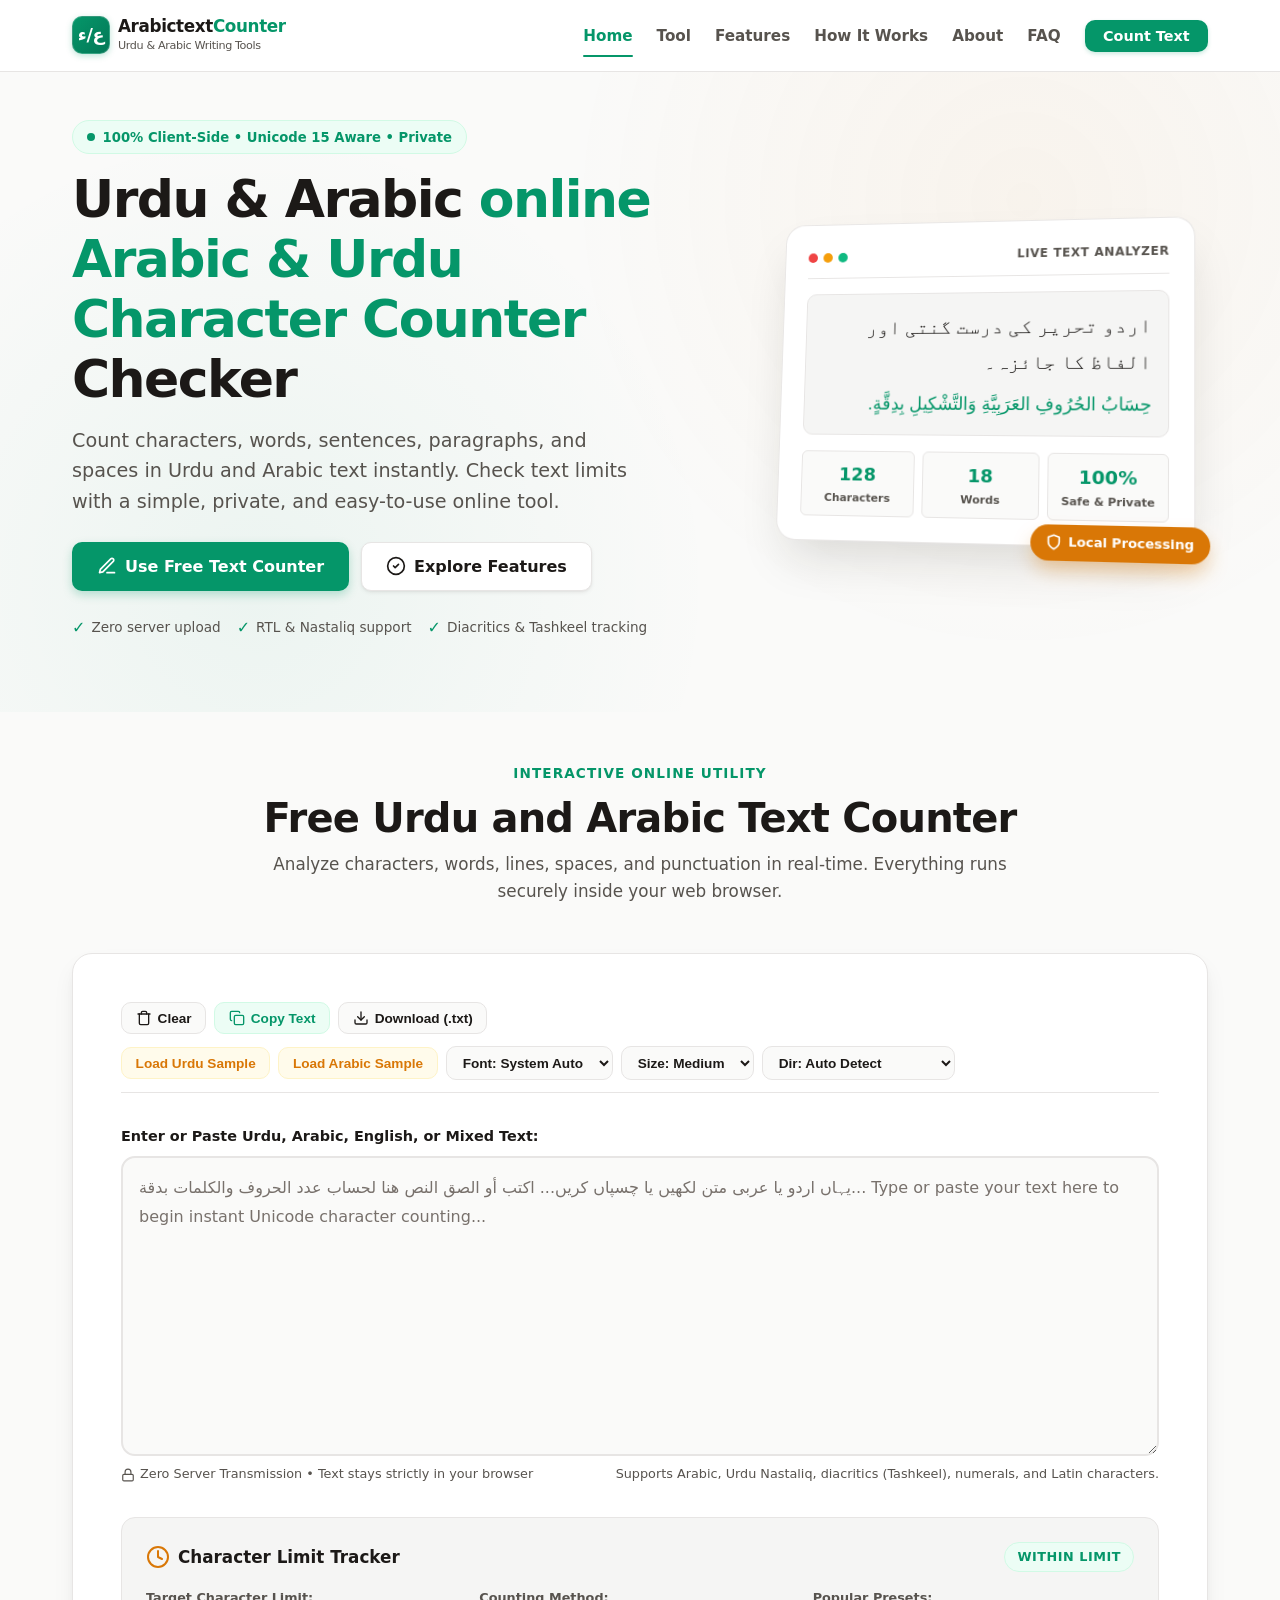
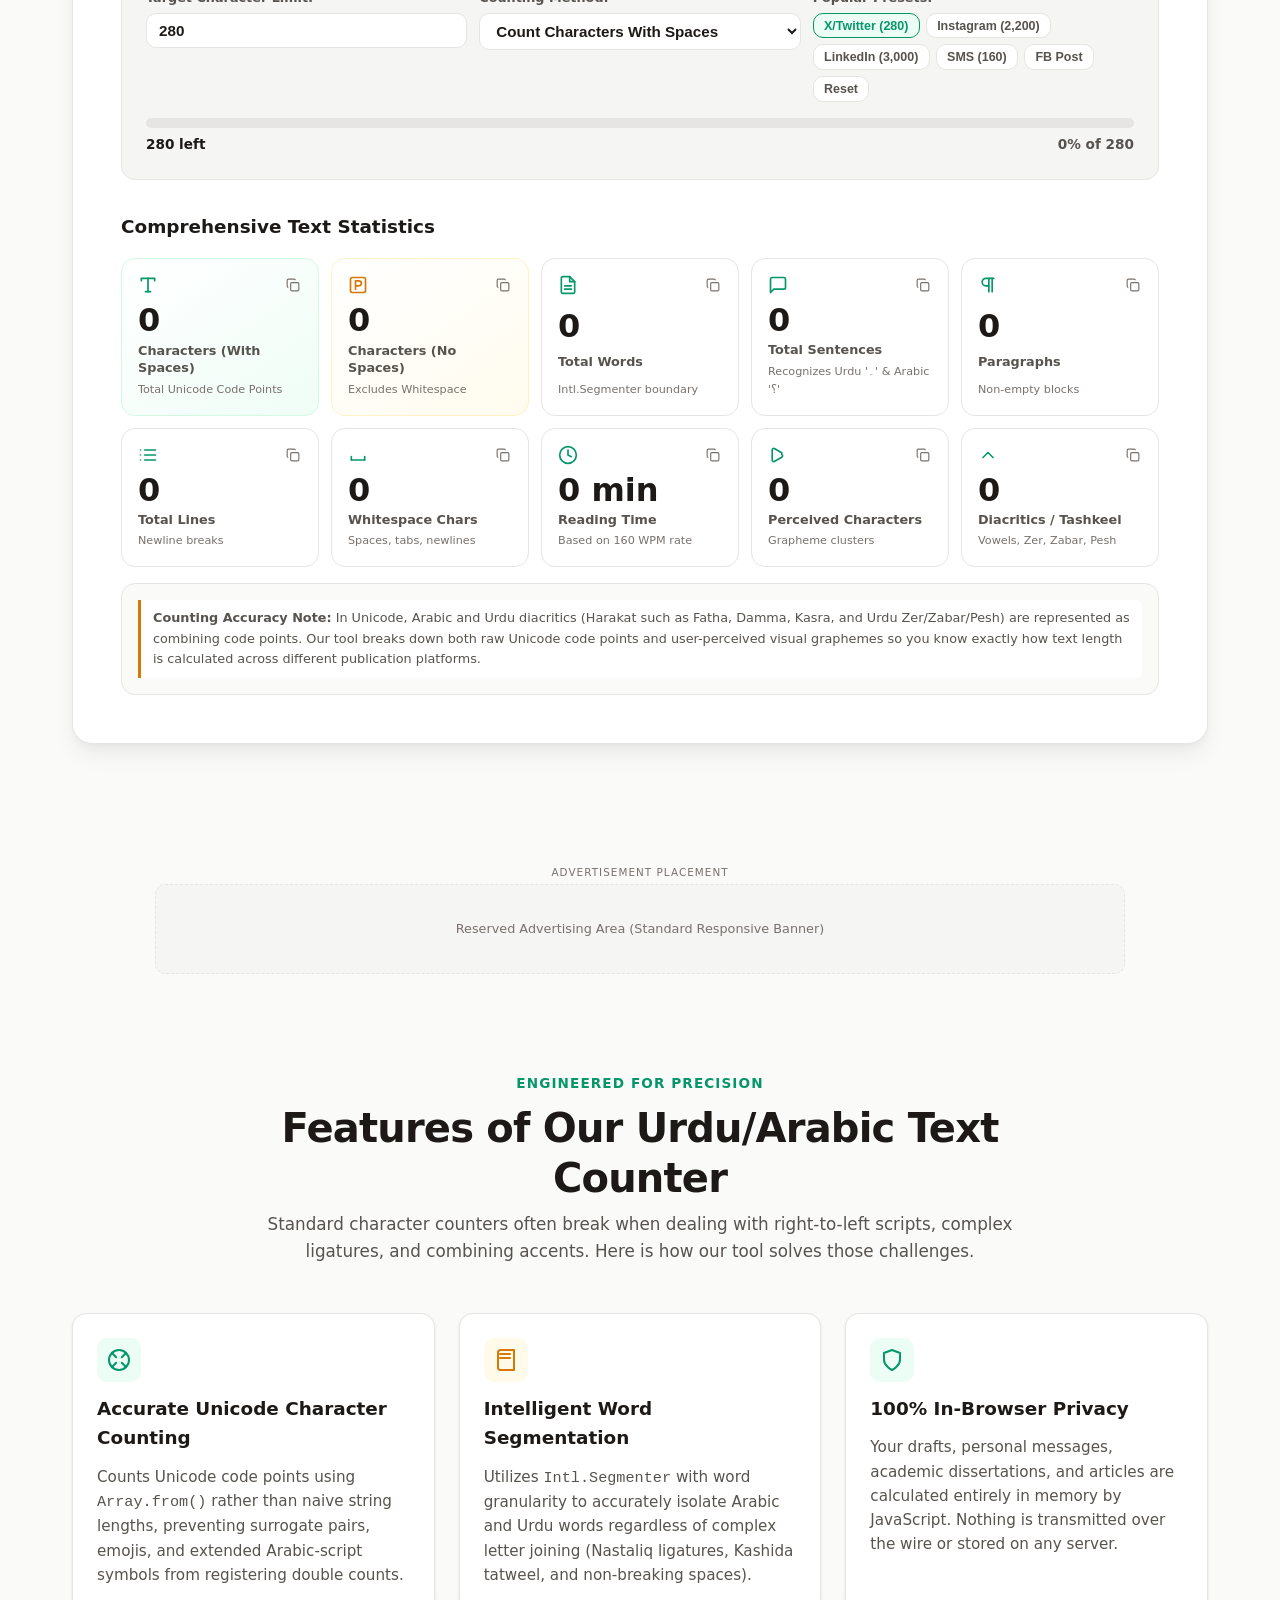
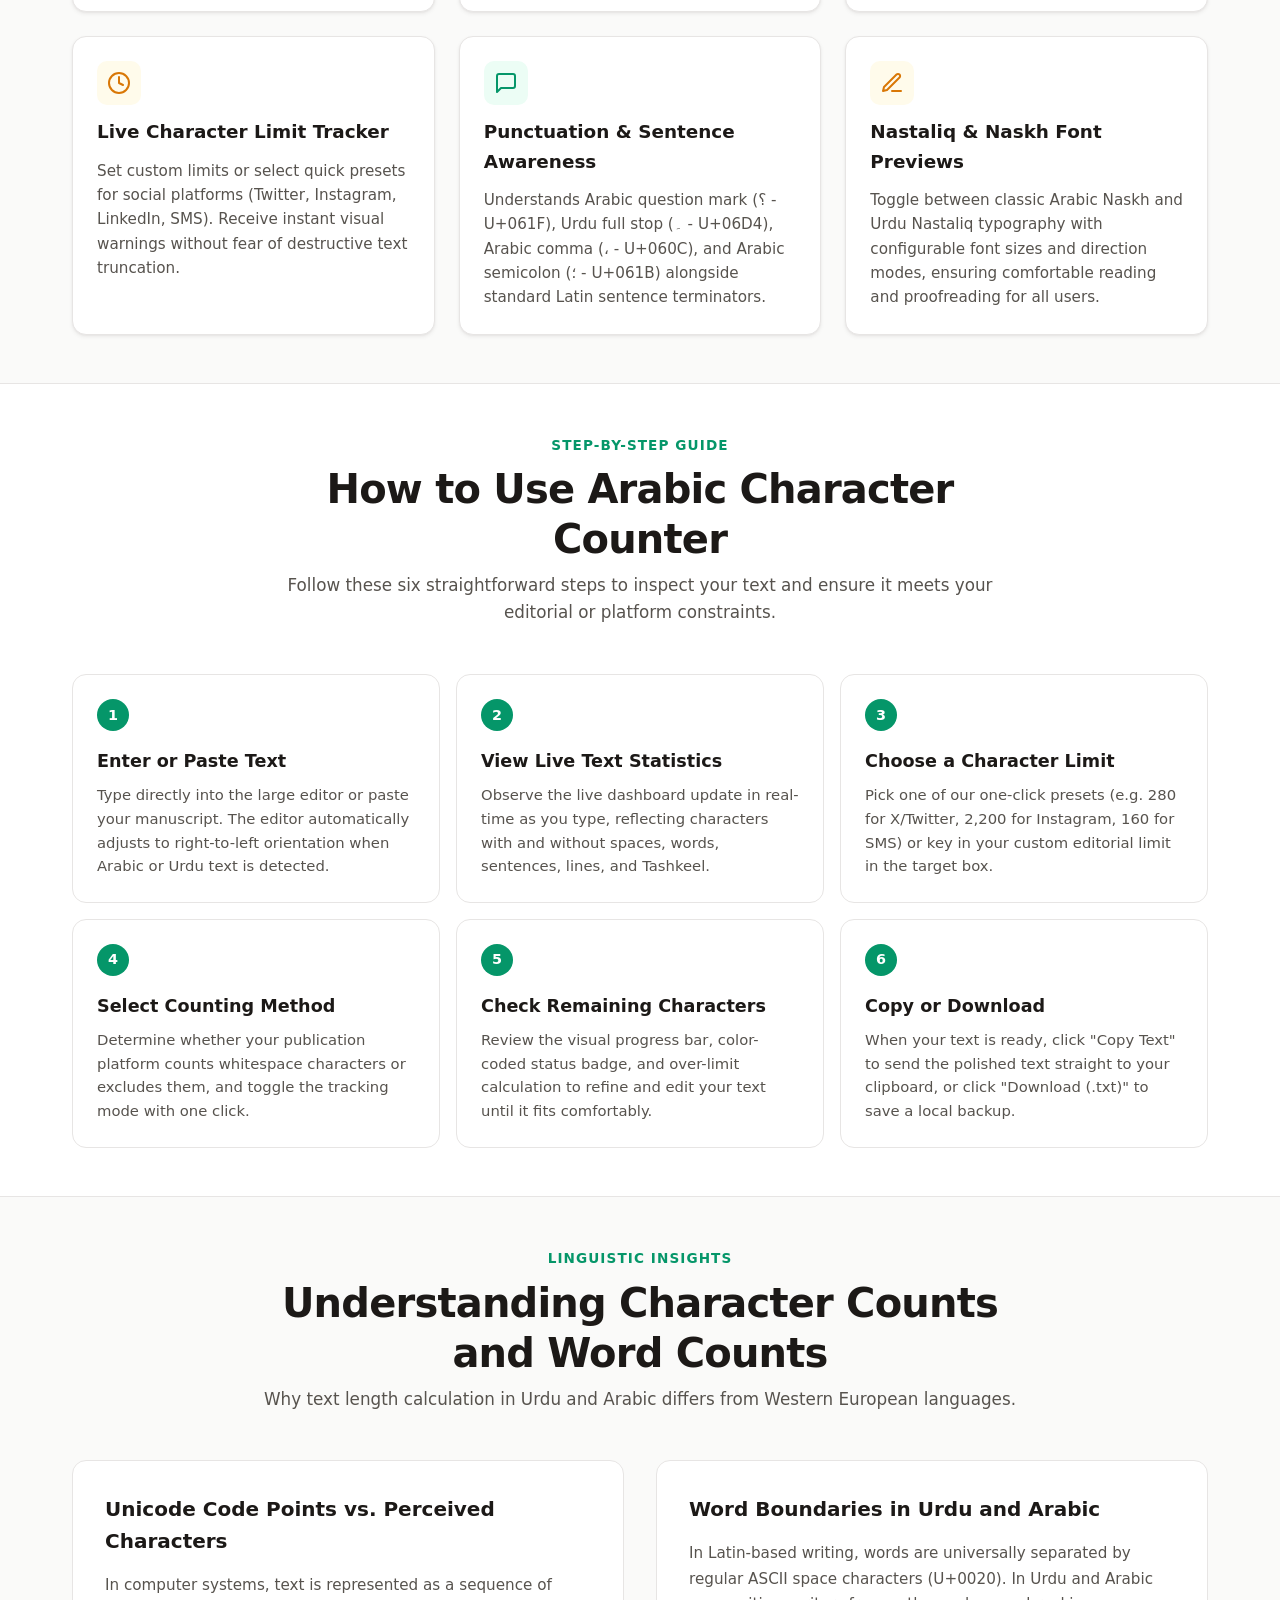
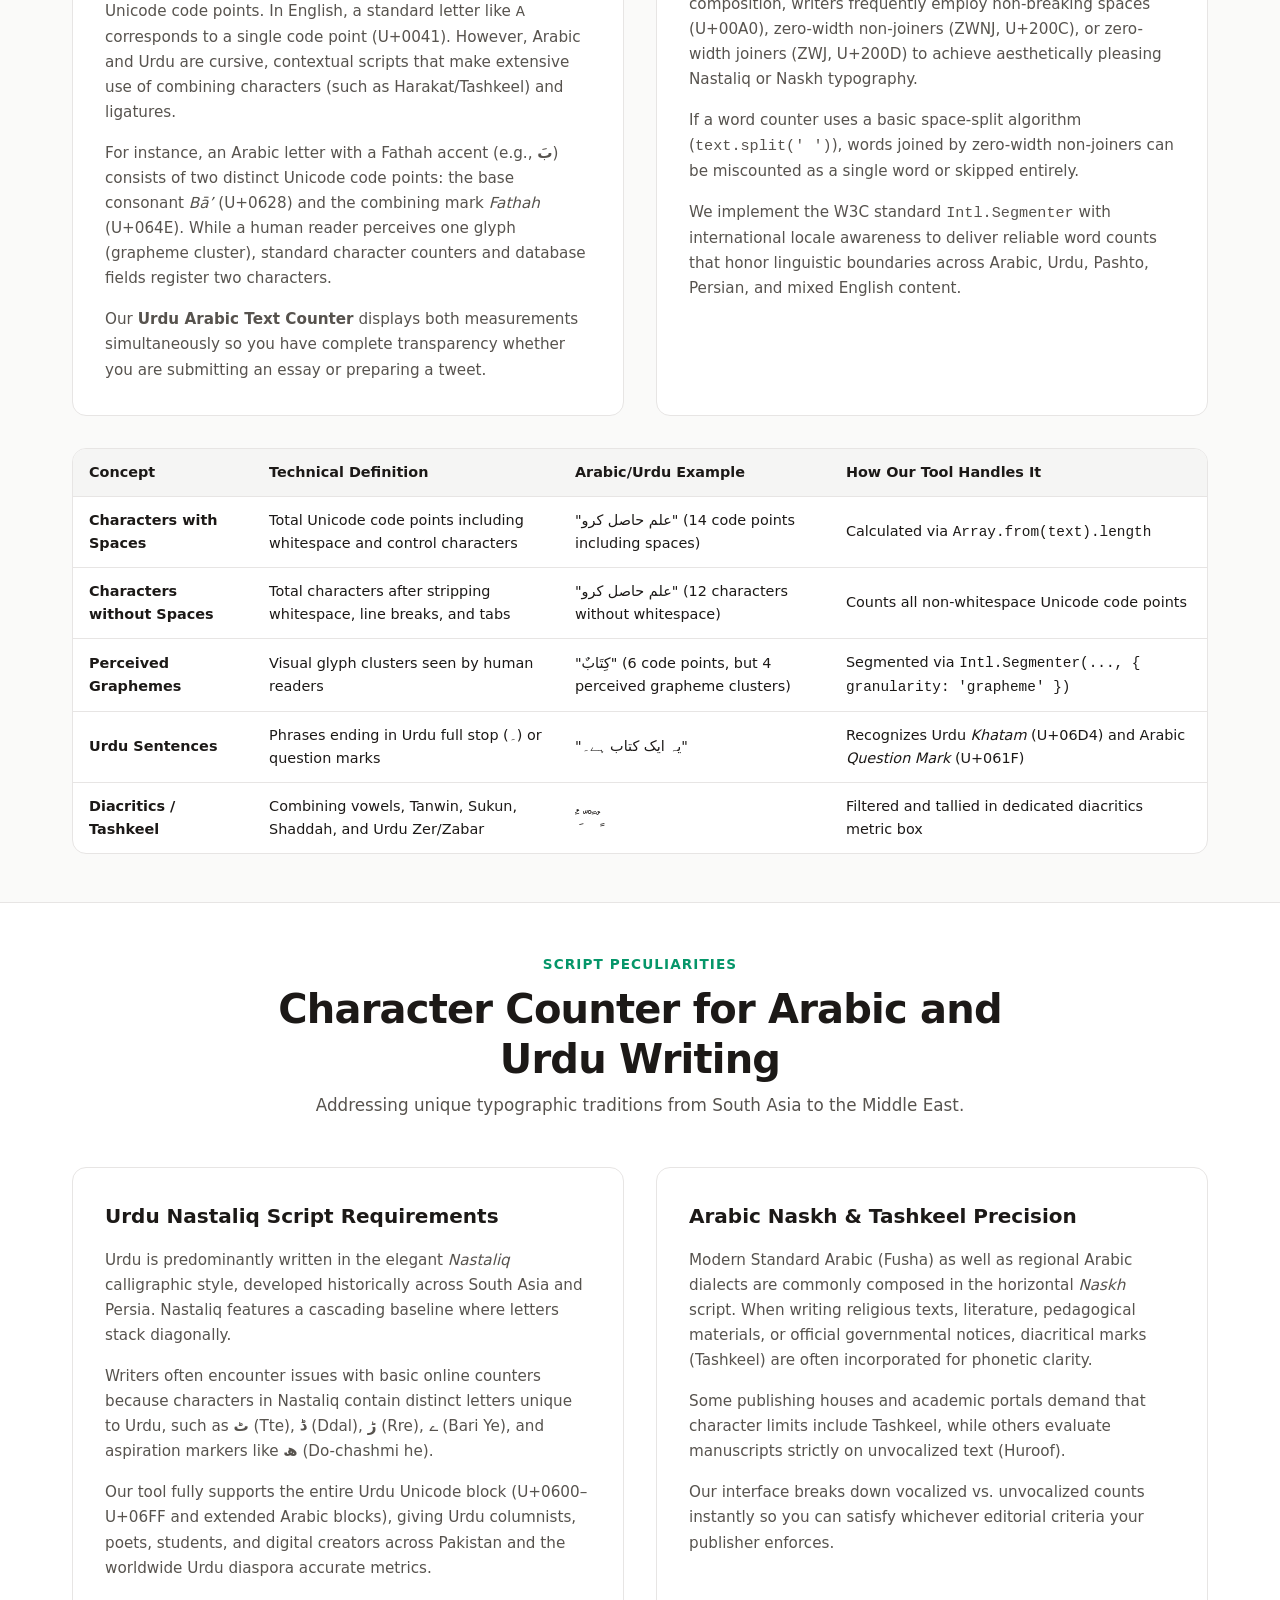
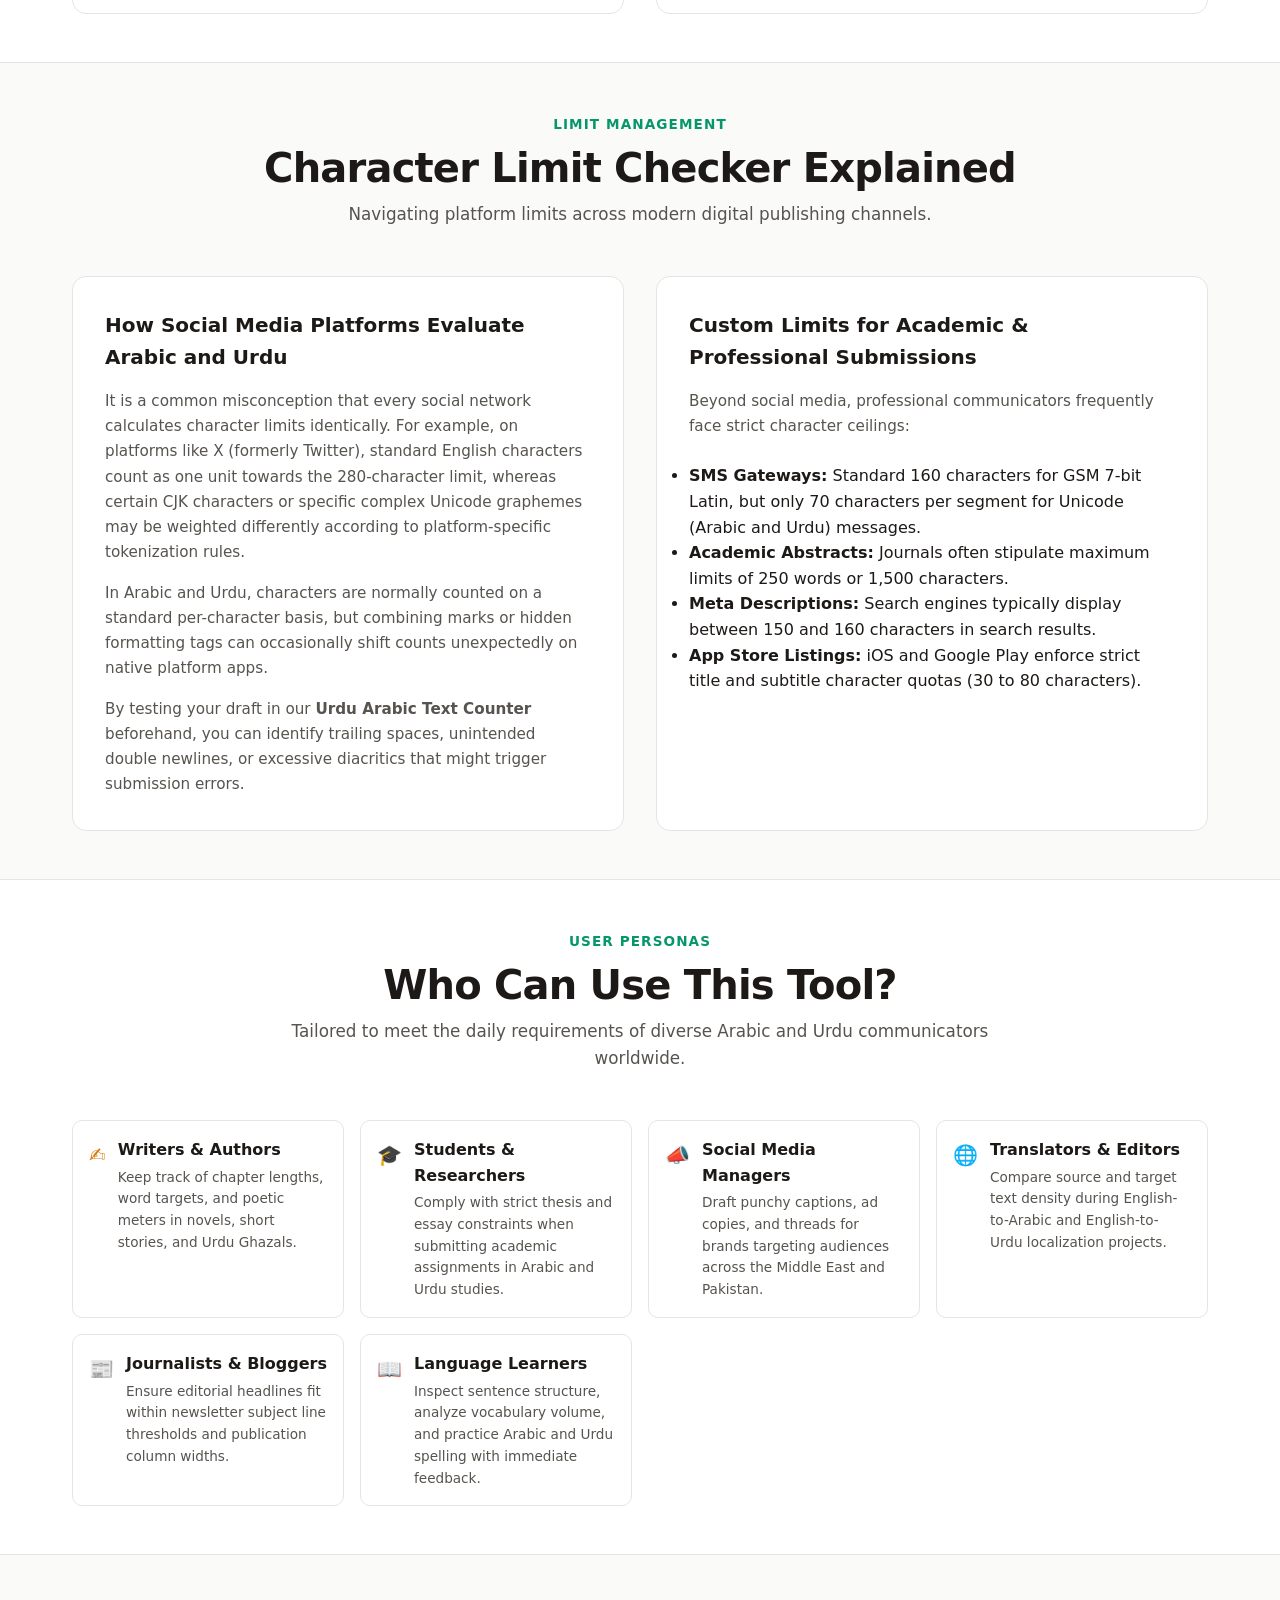
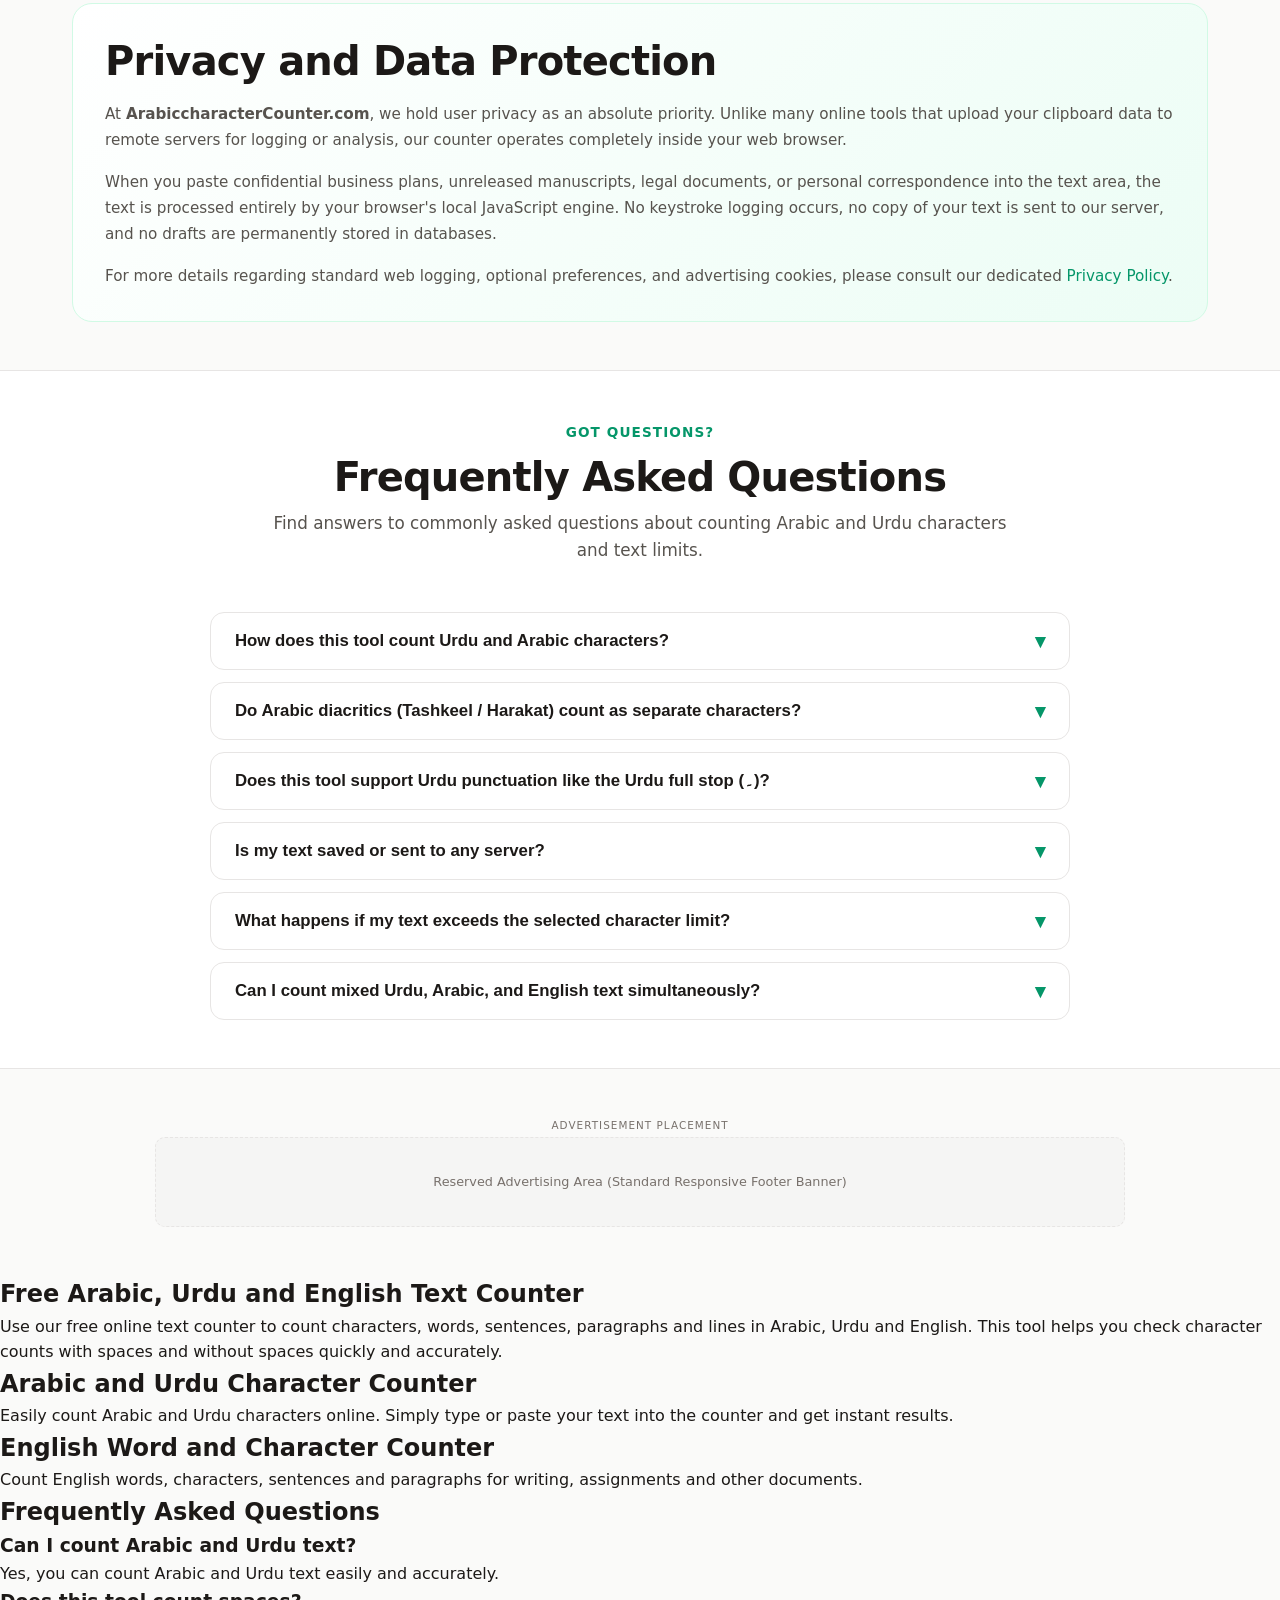
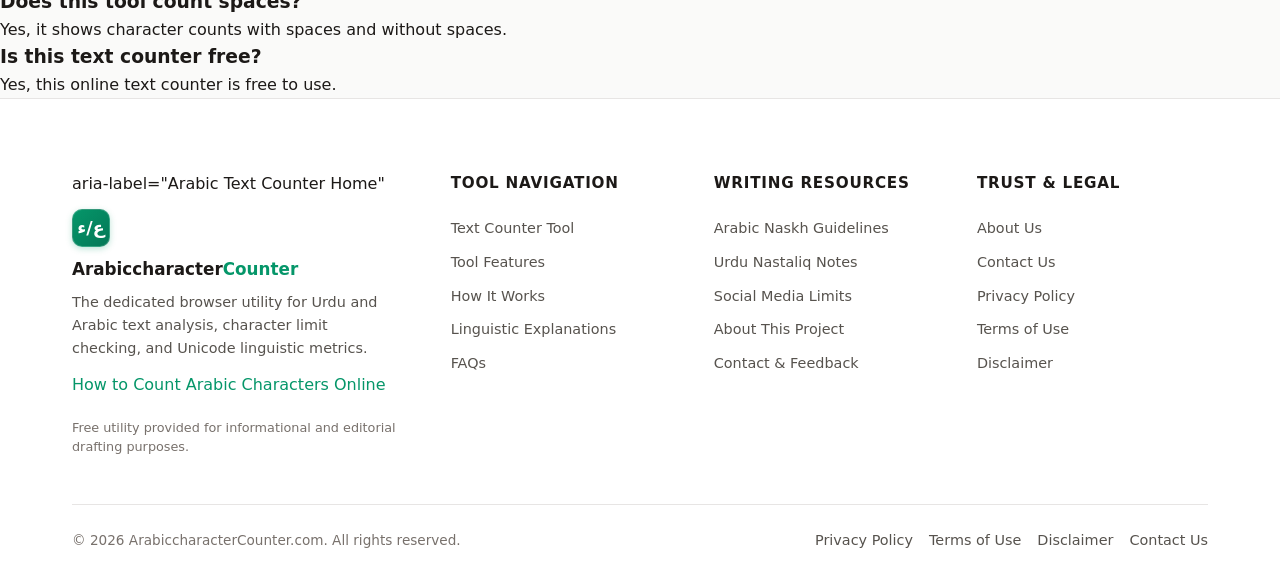
==== commit ad116a5e: "Update index.html" ====
--- a/index.html
+++ b/index.html
@@ -1021,7 +1021,7 @@
     <div class="container">
       <div class="footer-grid">
         <div class="footer-col">
-          <a href="index.html" class="brand-logo" aria-label="ArabiccharacterCounter.com Home">
+          aria-label="Arabic Text Counter Home"
             <div class="brand-icon" aria-hidden="true">ع/ء</div>
             <div class="brand-text">
               <div class="brand-title">Arabiccharacter<span>Counter</span></div>
@@ -1030,6 +1030,9 @@
           <p class="footer-brand-desc">
             The dedicated browser utility for Urdu and Arabic text analysis, character limit checking, and Unicode linguistic metrics.
           </p>
+         <p>
+  <a href="arabic-character-counter.html">How to Count Arabic Characters Online</a>
+</p>
           <p class="footer-disclaimer-note">
             Free utility provided for informational and editorial drafting purposes.
           </p>
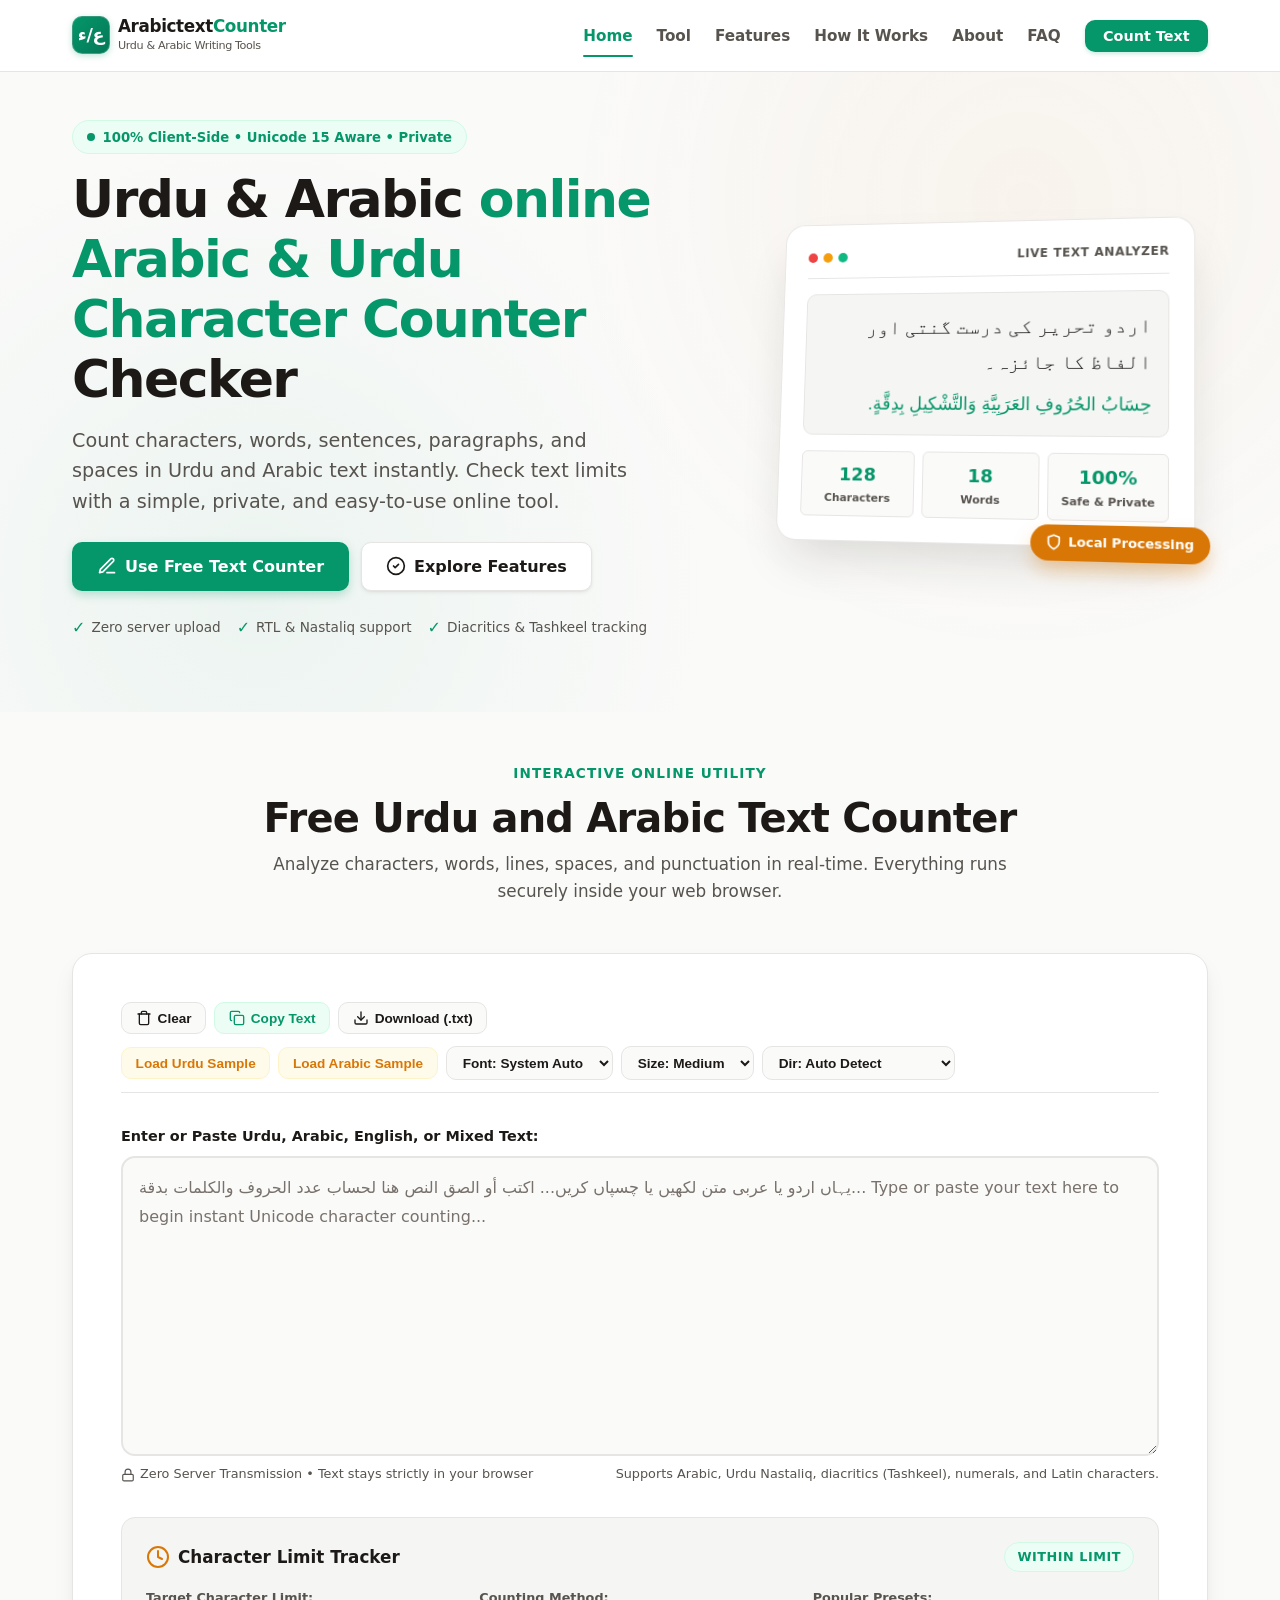
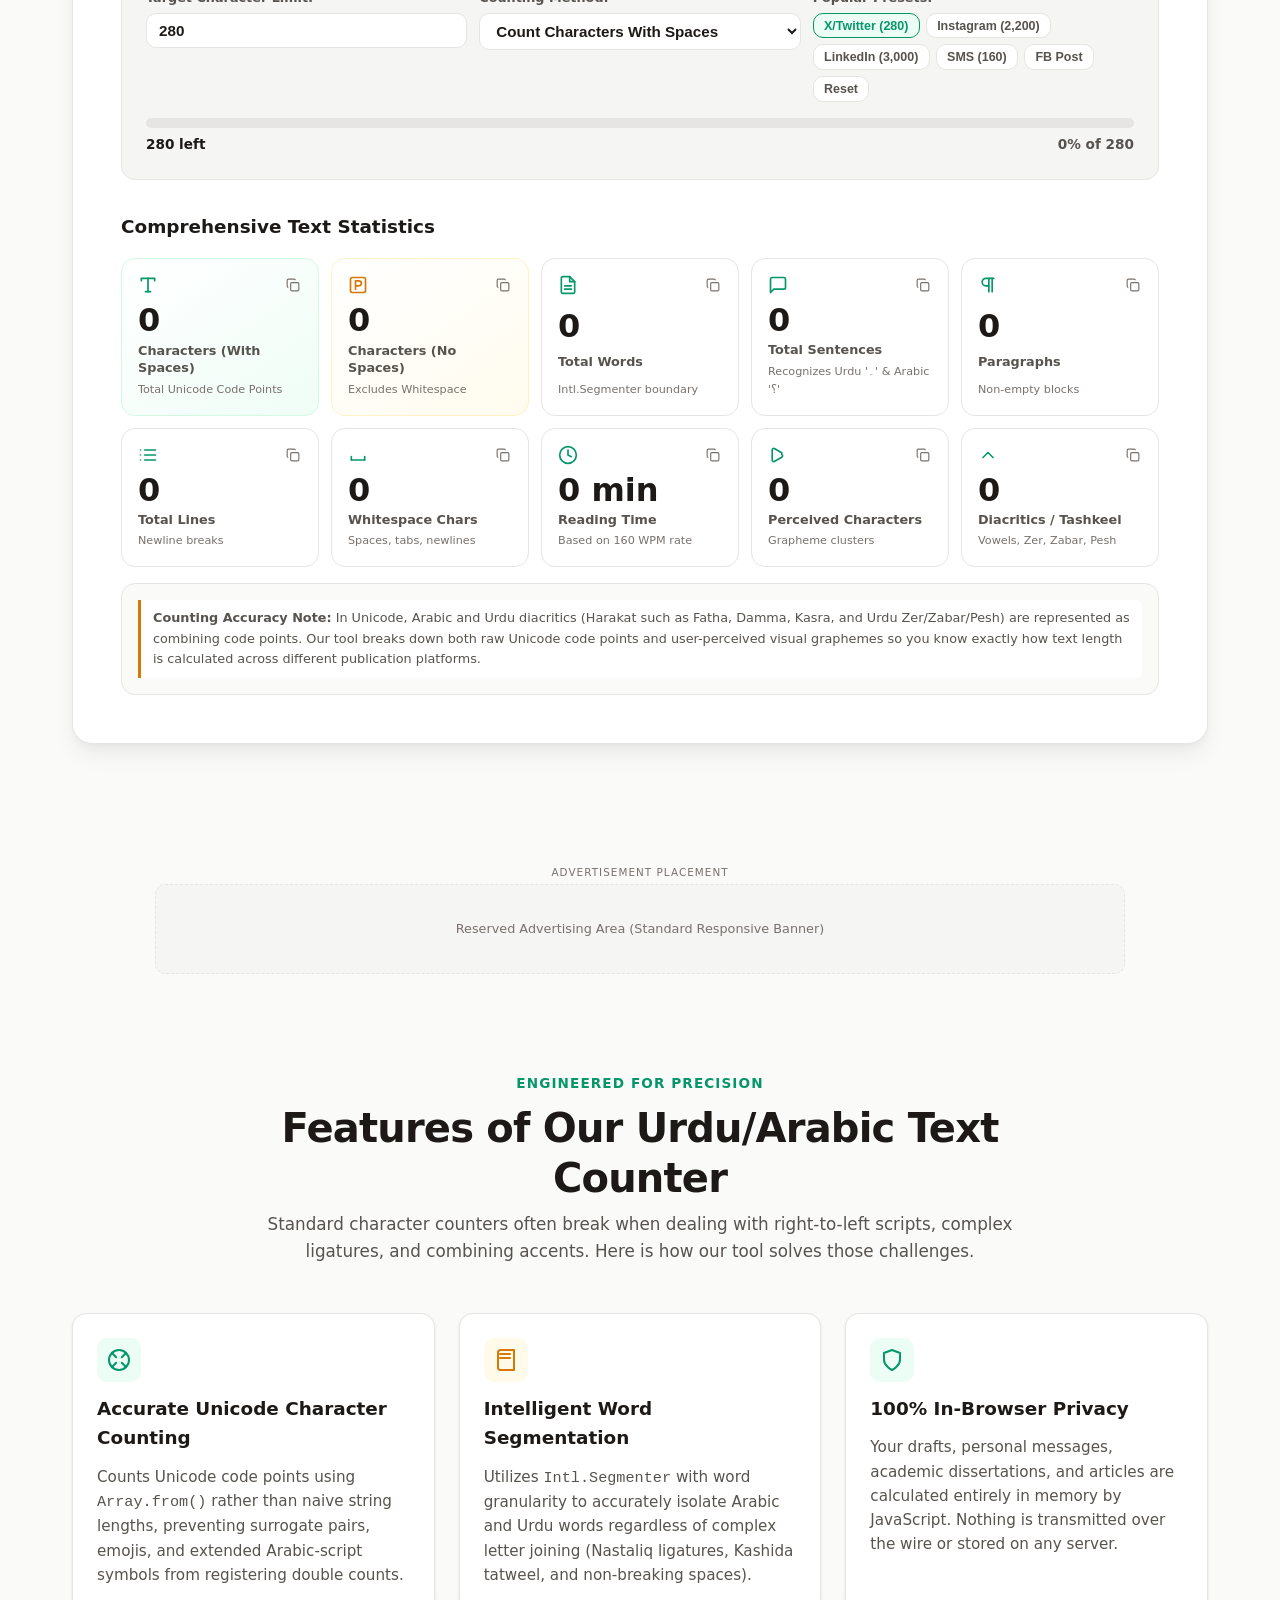
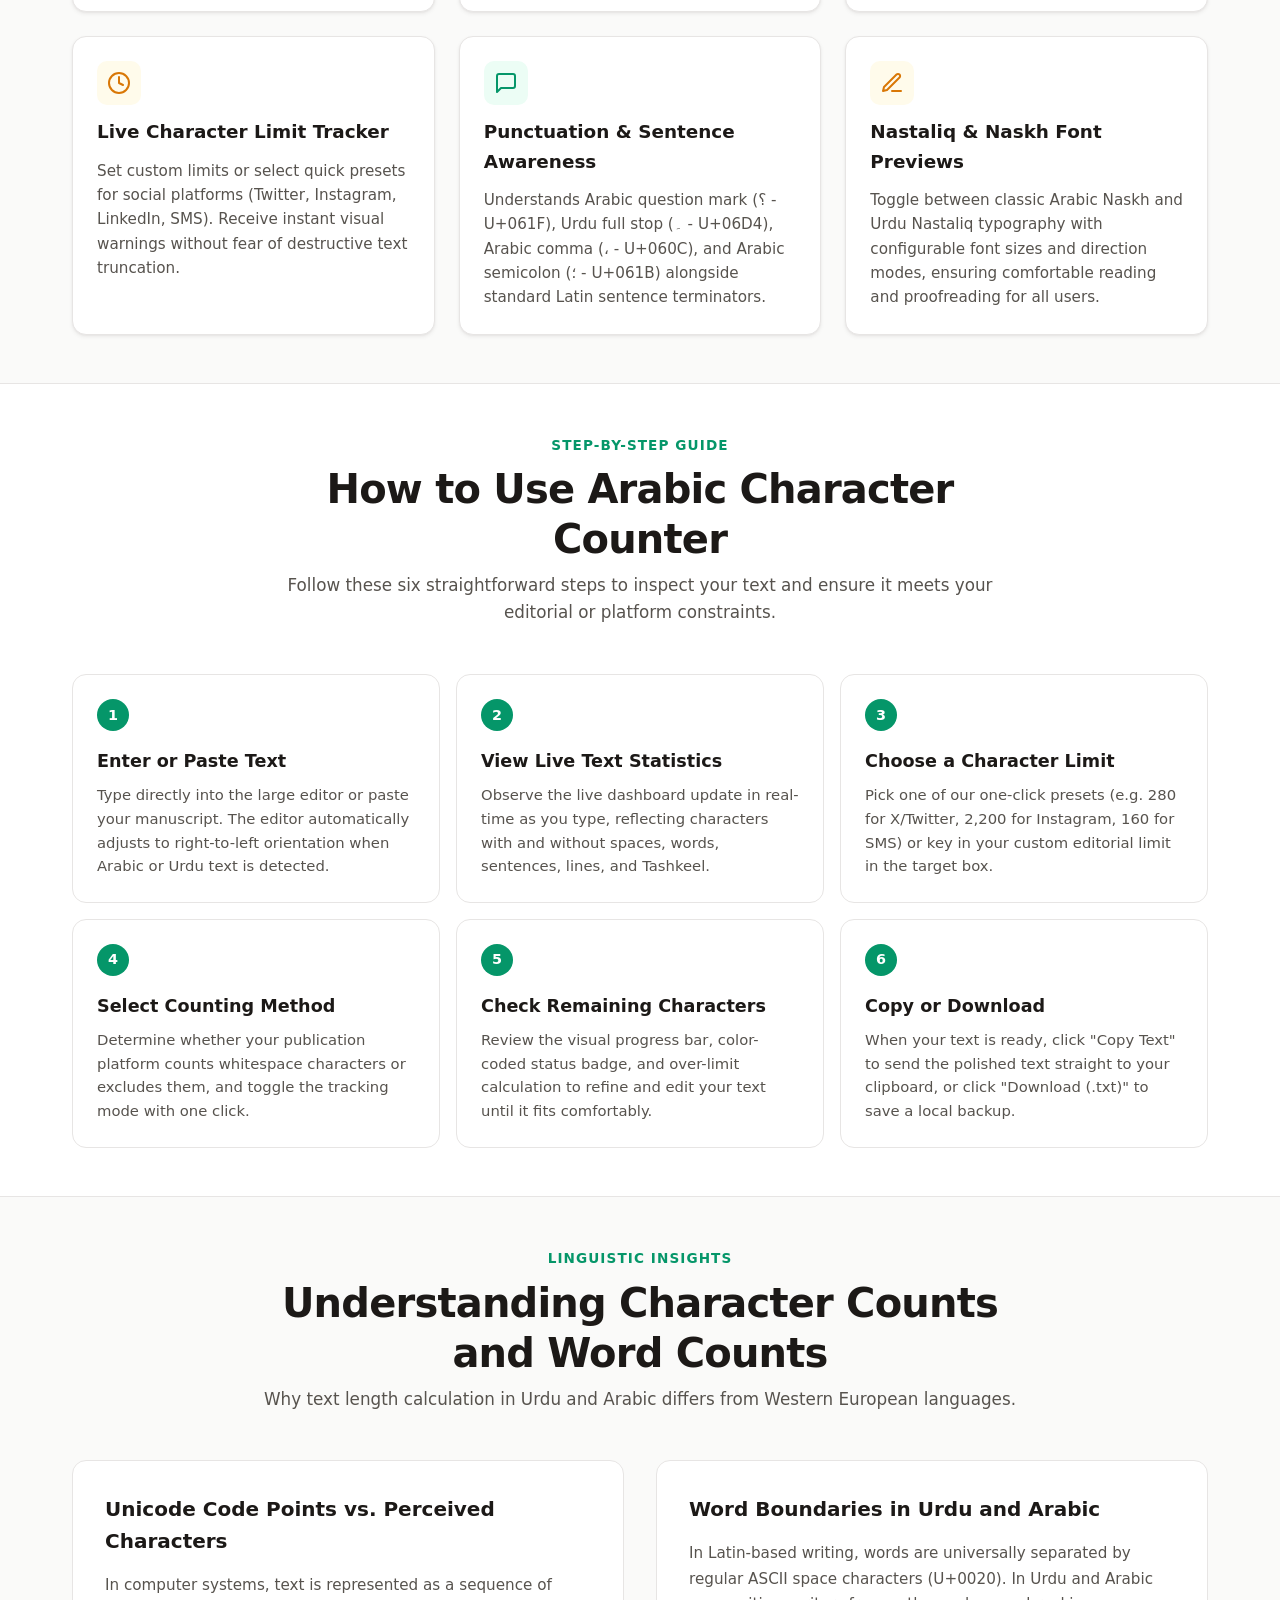
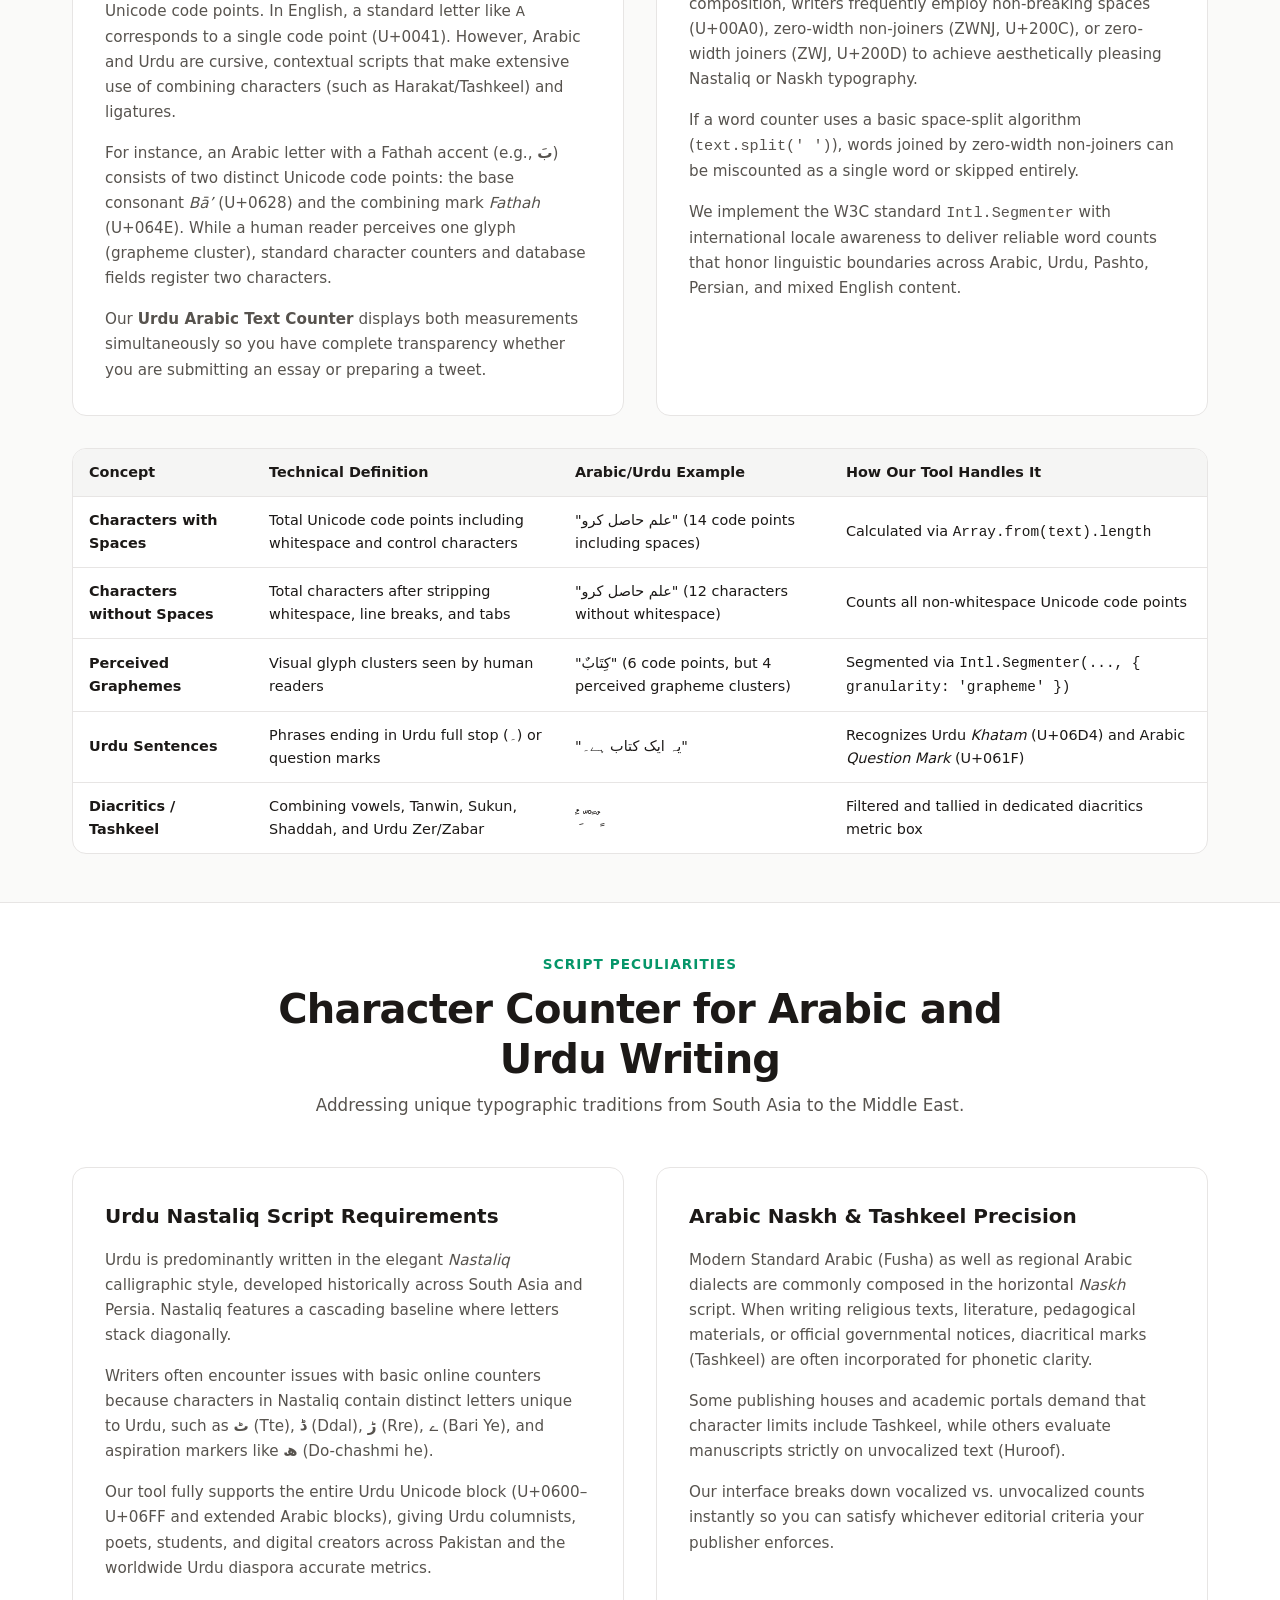
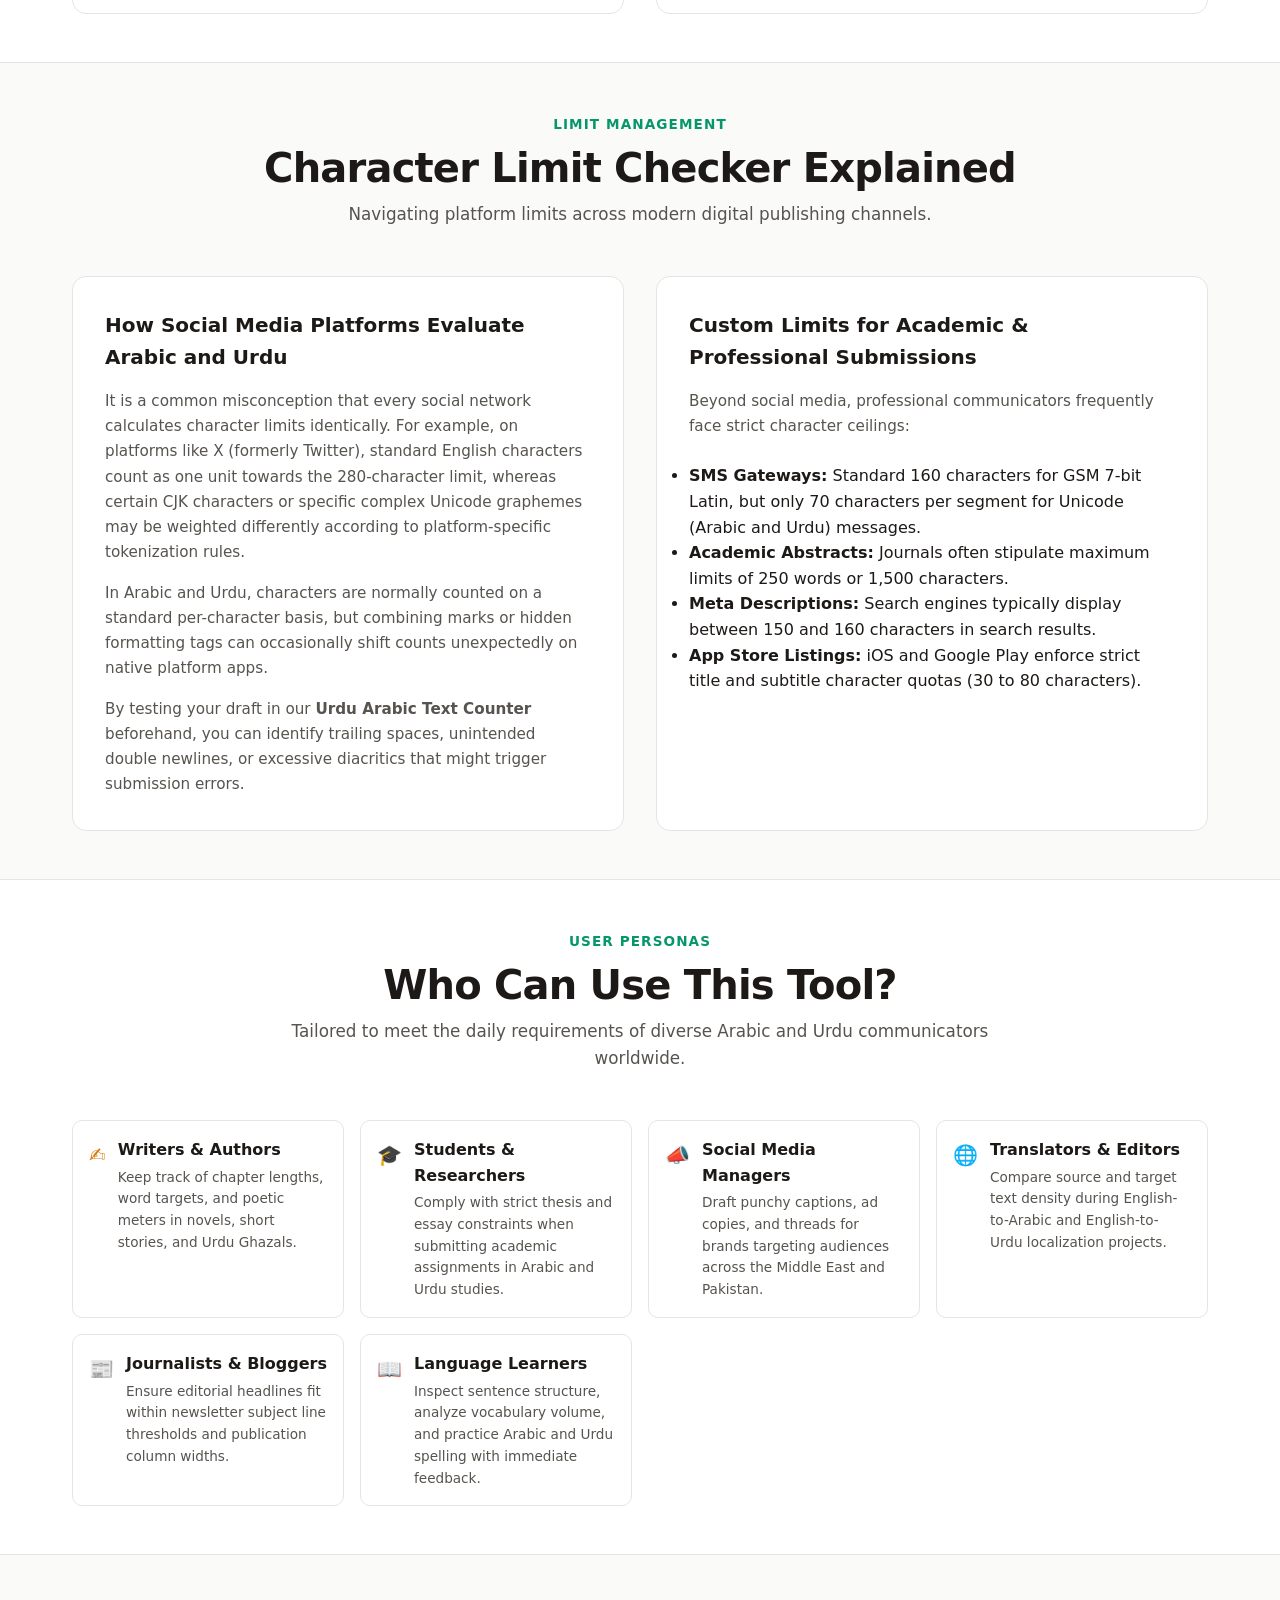
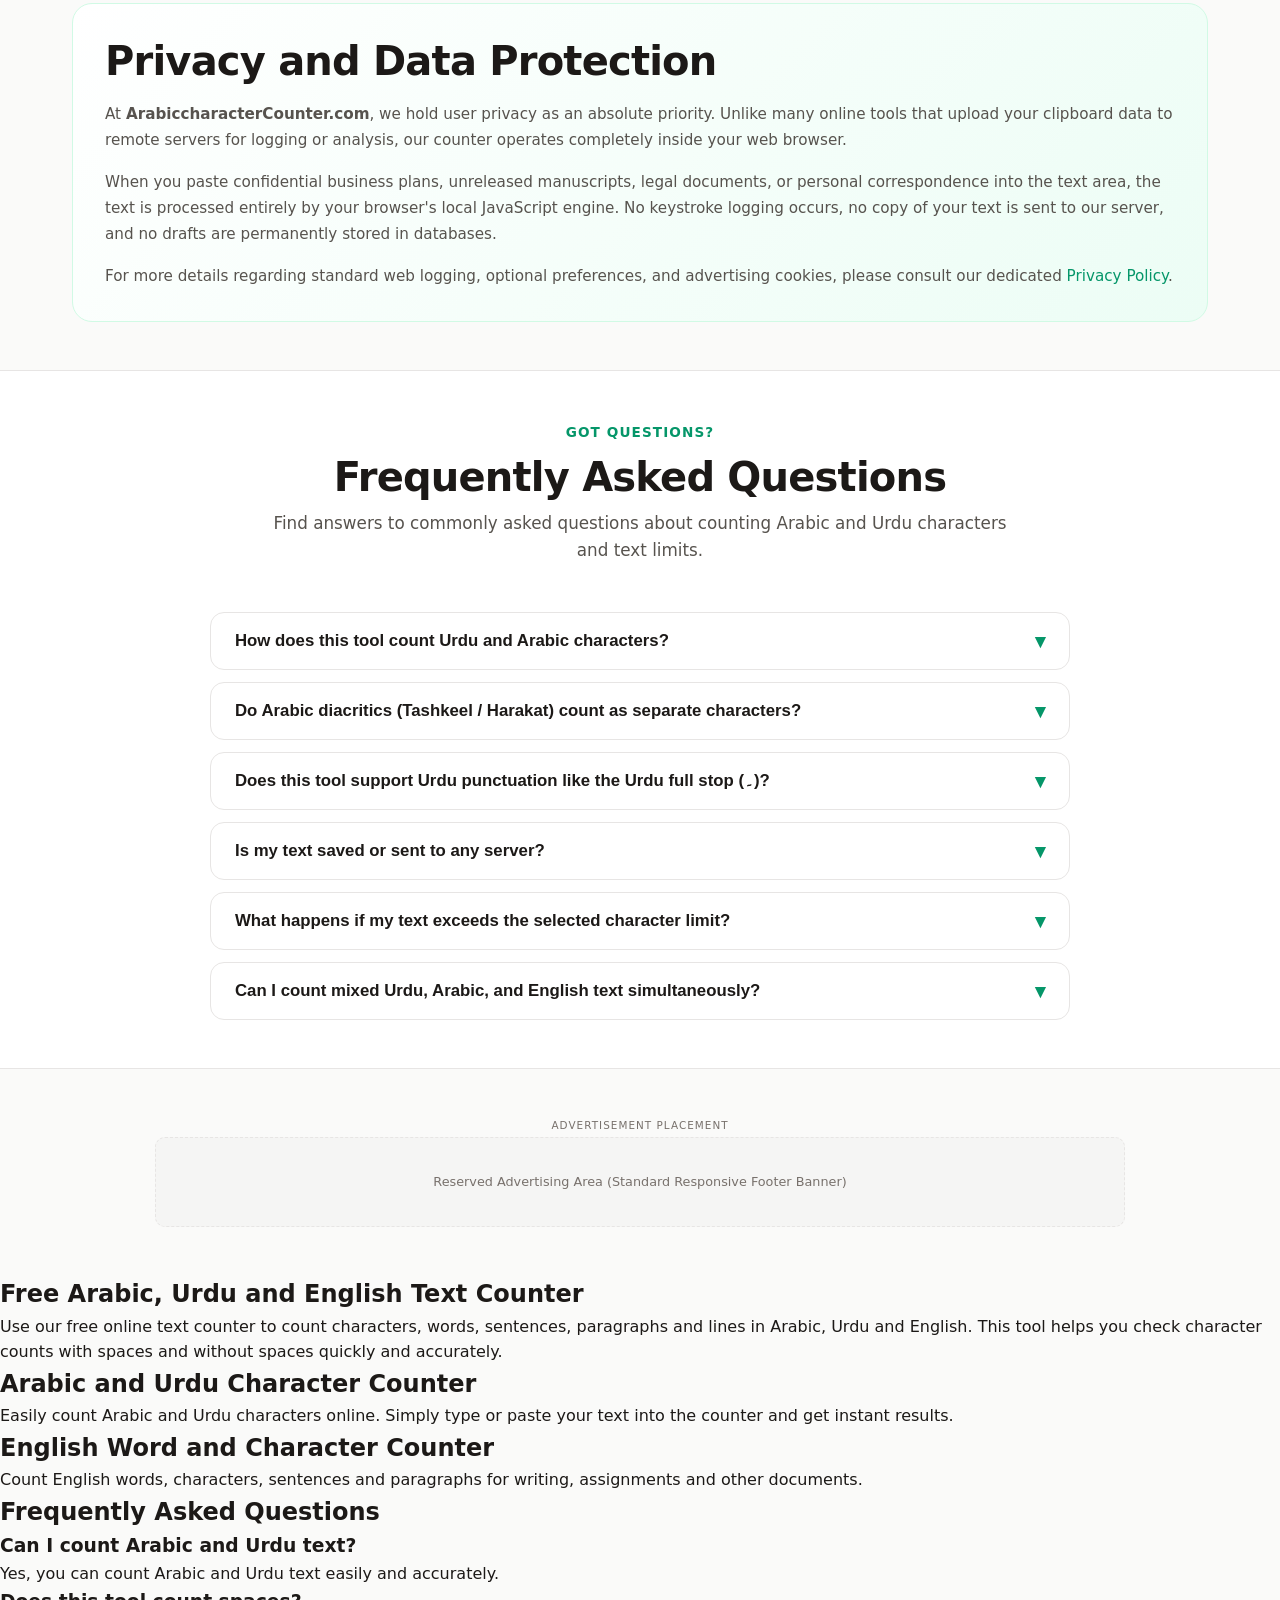
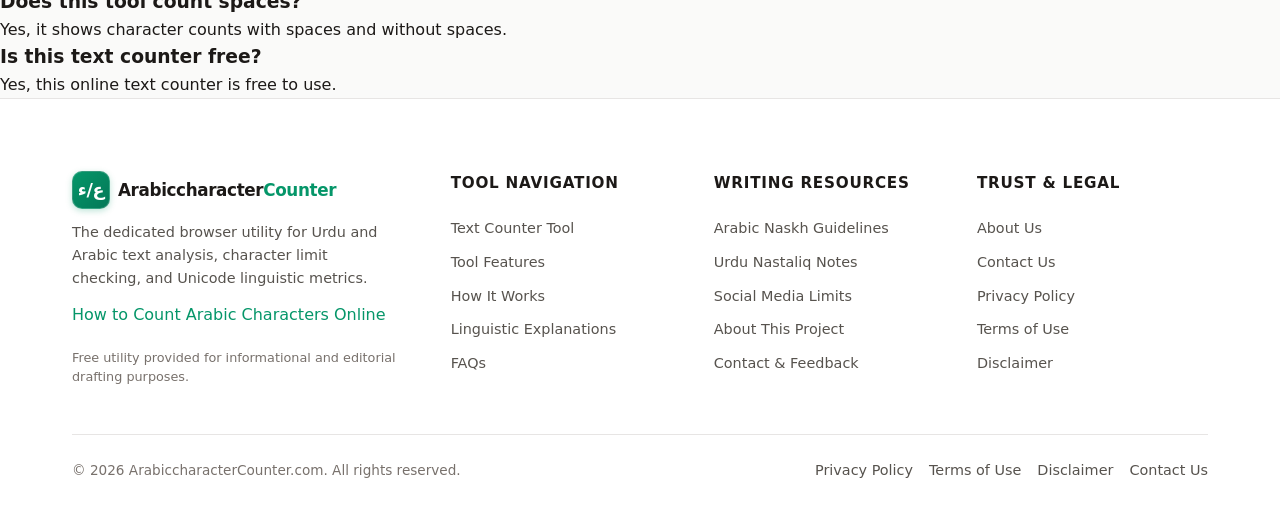
==== commit 3a1ffdc0: "Update index.html" ====
--- a/index.html
+++ b/index.html
@@ -1021,7 +1021,7 @@
     <div class="container">
       <div class="footer-grid">
         <div class="footer-col">
-          aria-label="Arabic Text Counter Home"
+        <a href="index.html" class="brand-logo" aria-label="Arabic Text Counter Home">
             <div class="brand-icon" aria-hidden="true">ع/ء</div>
             <div class="brand-text">
               <div class="brand-title">Arabiccharacter<span>Counter</span></div>
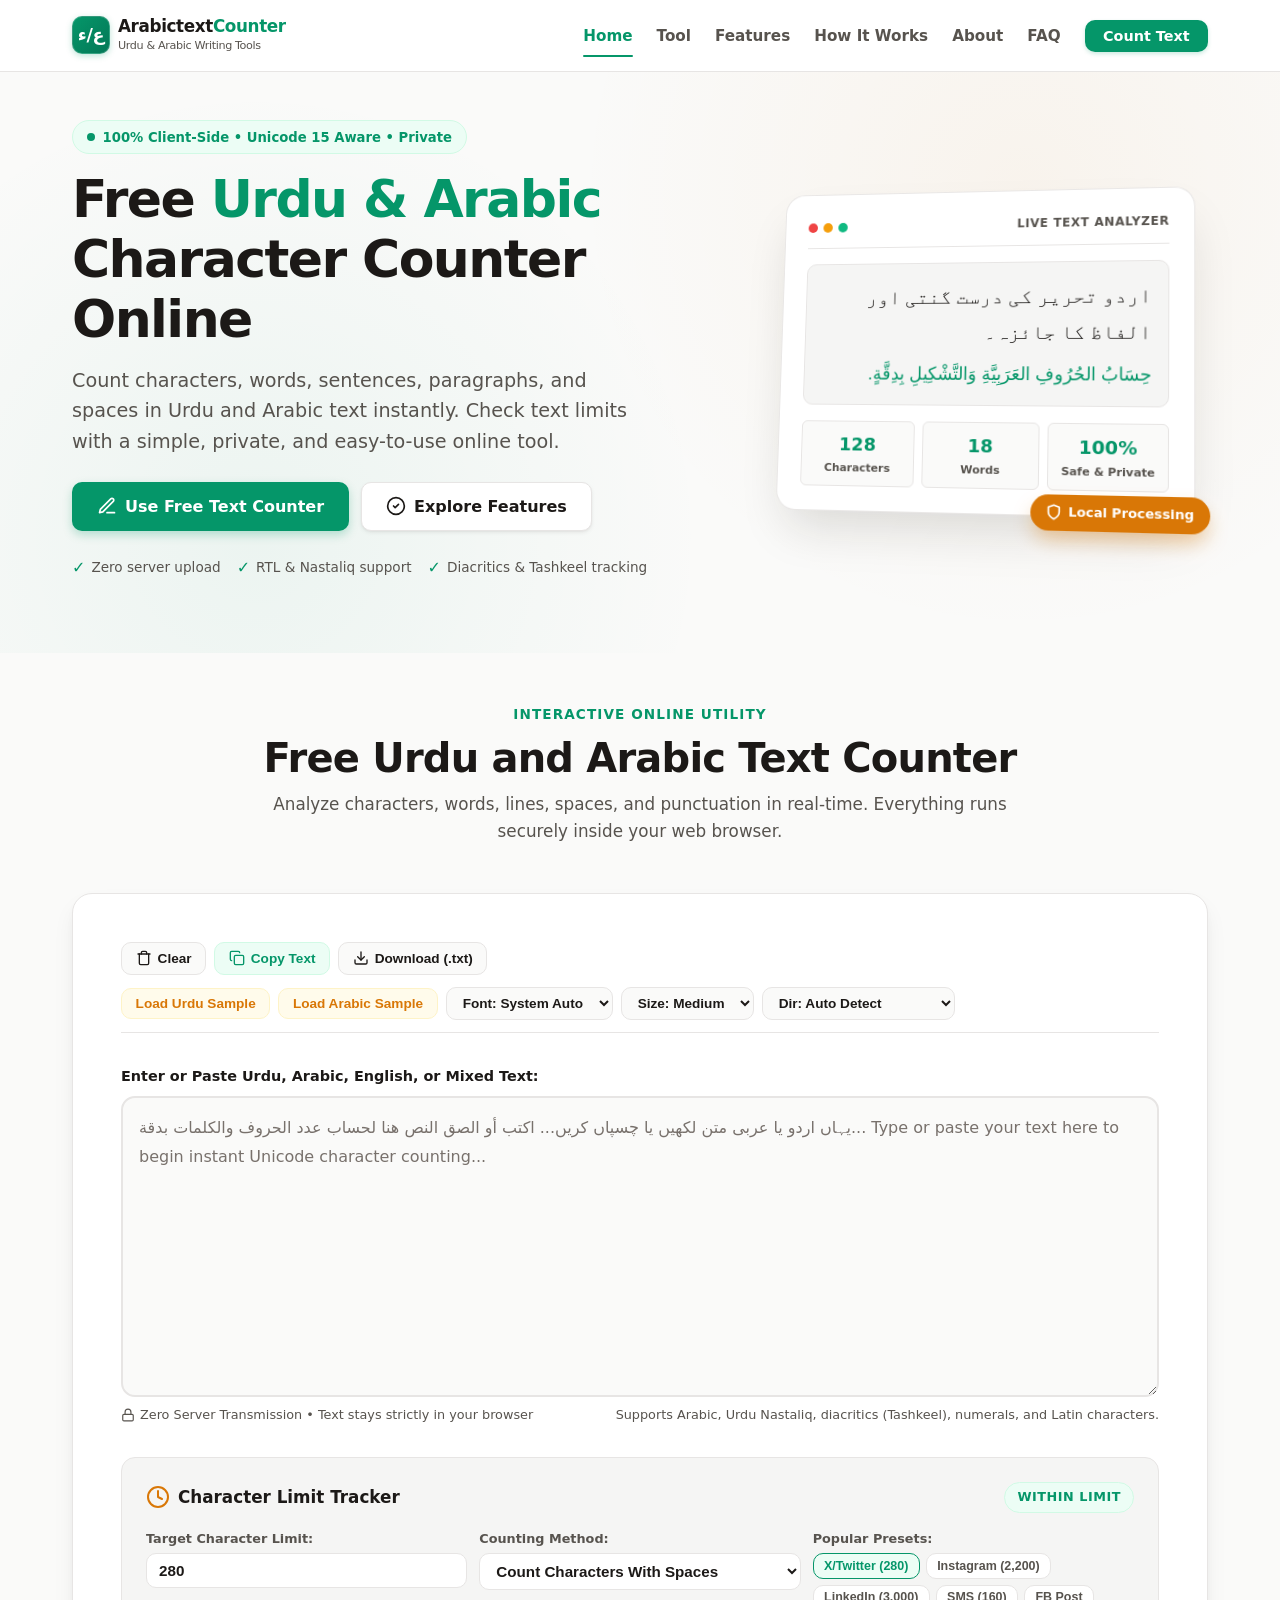
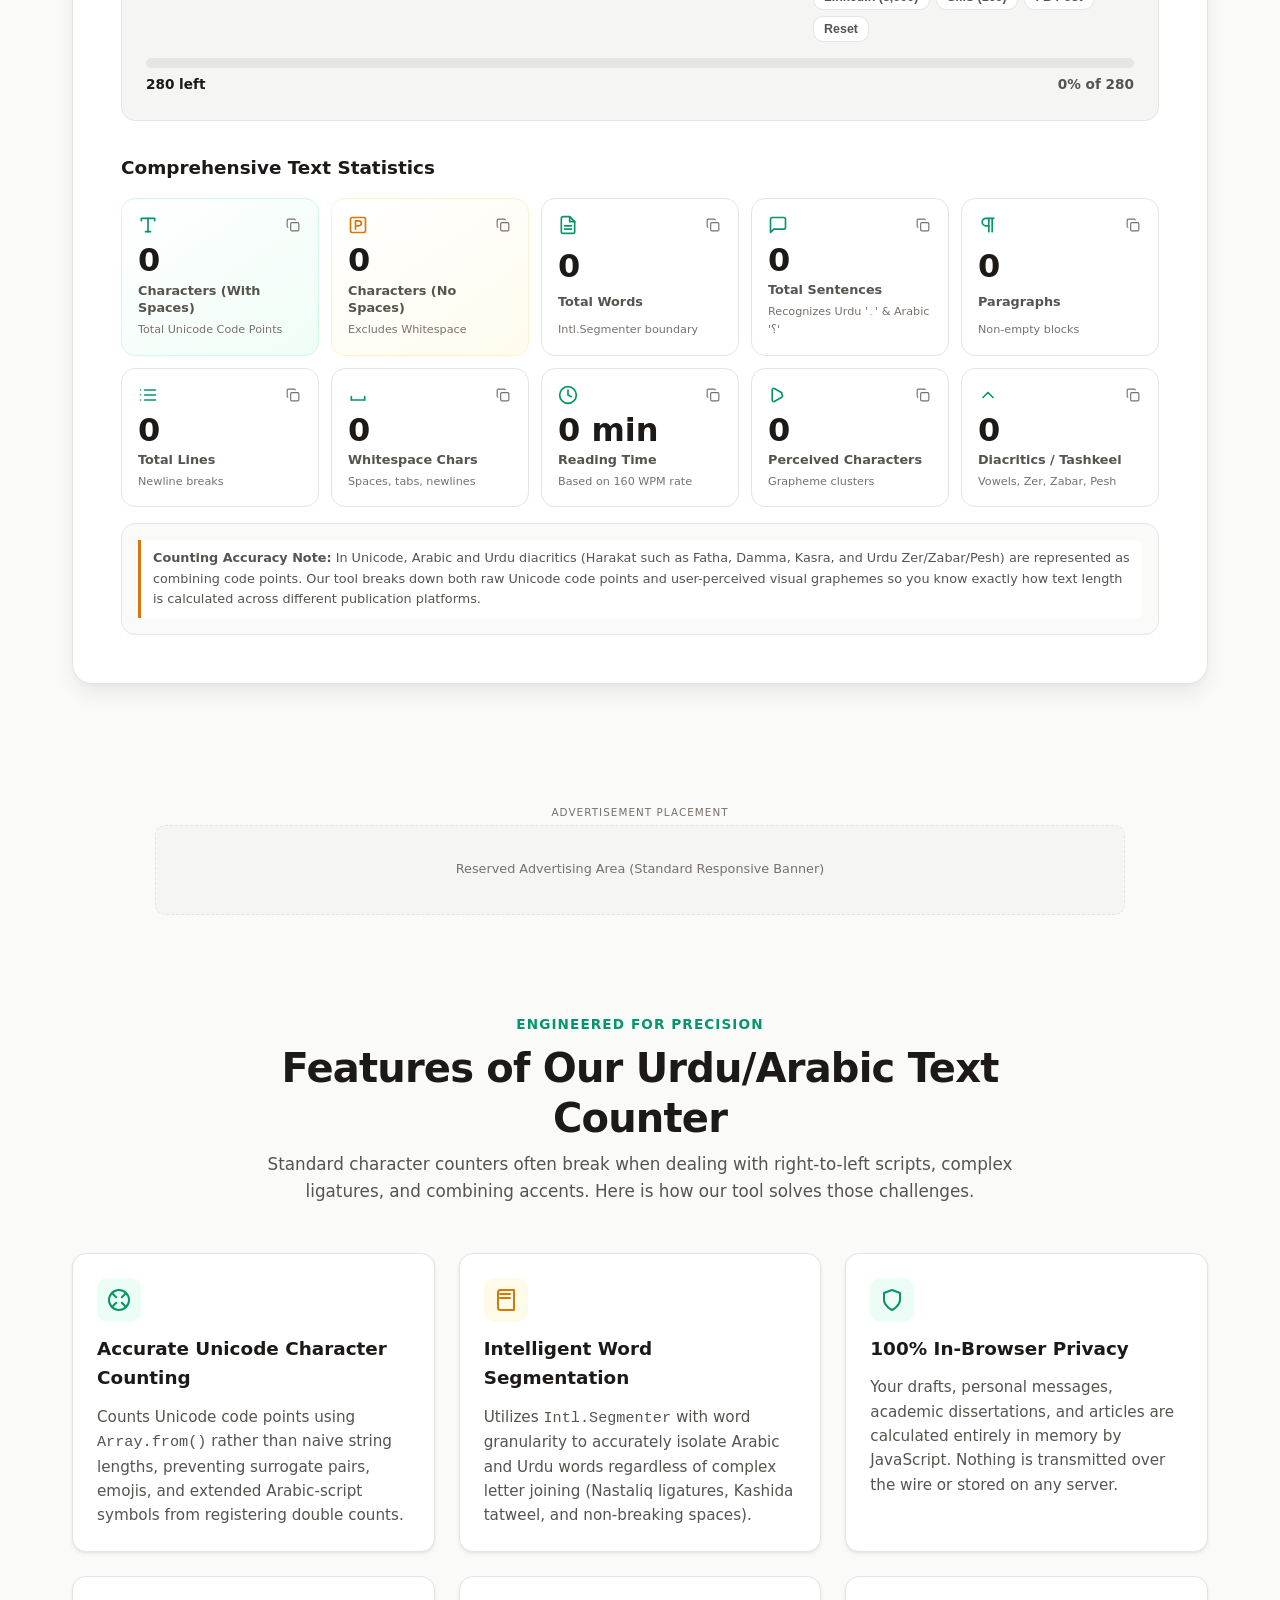
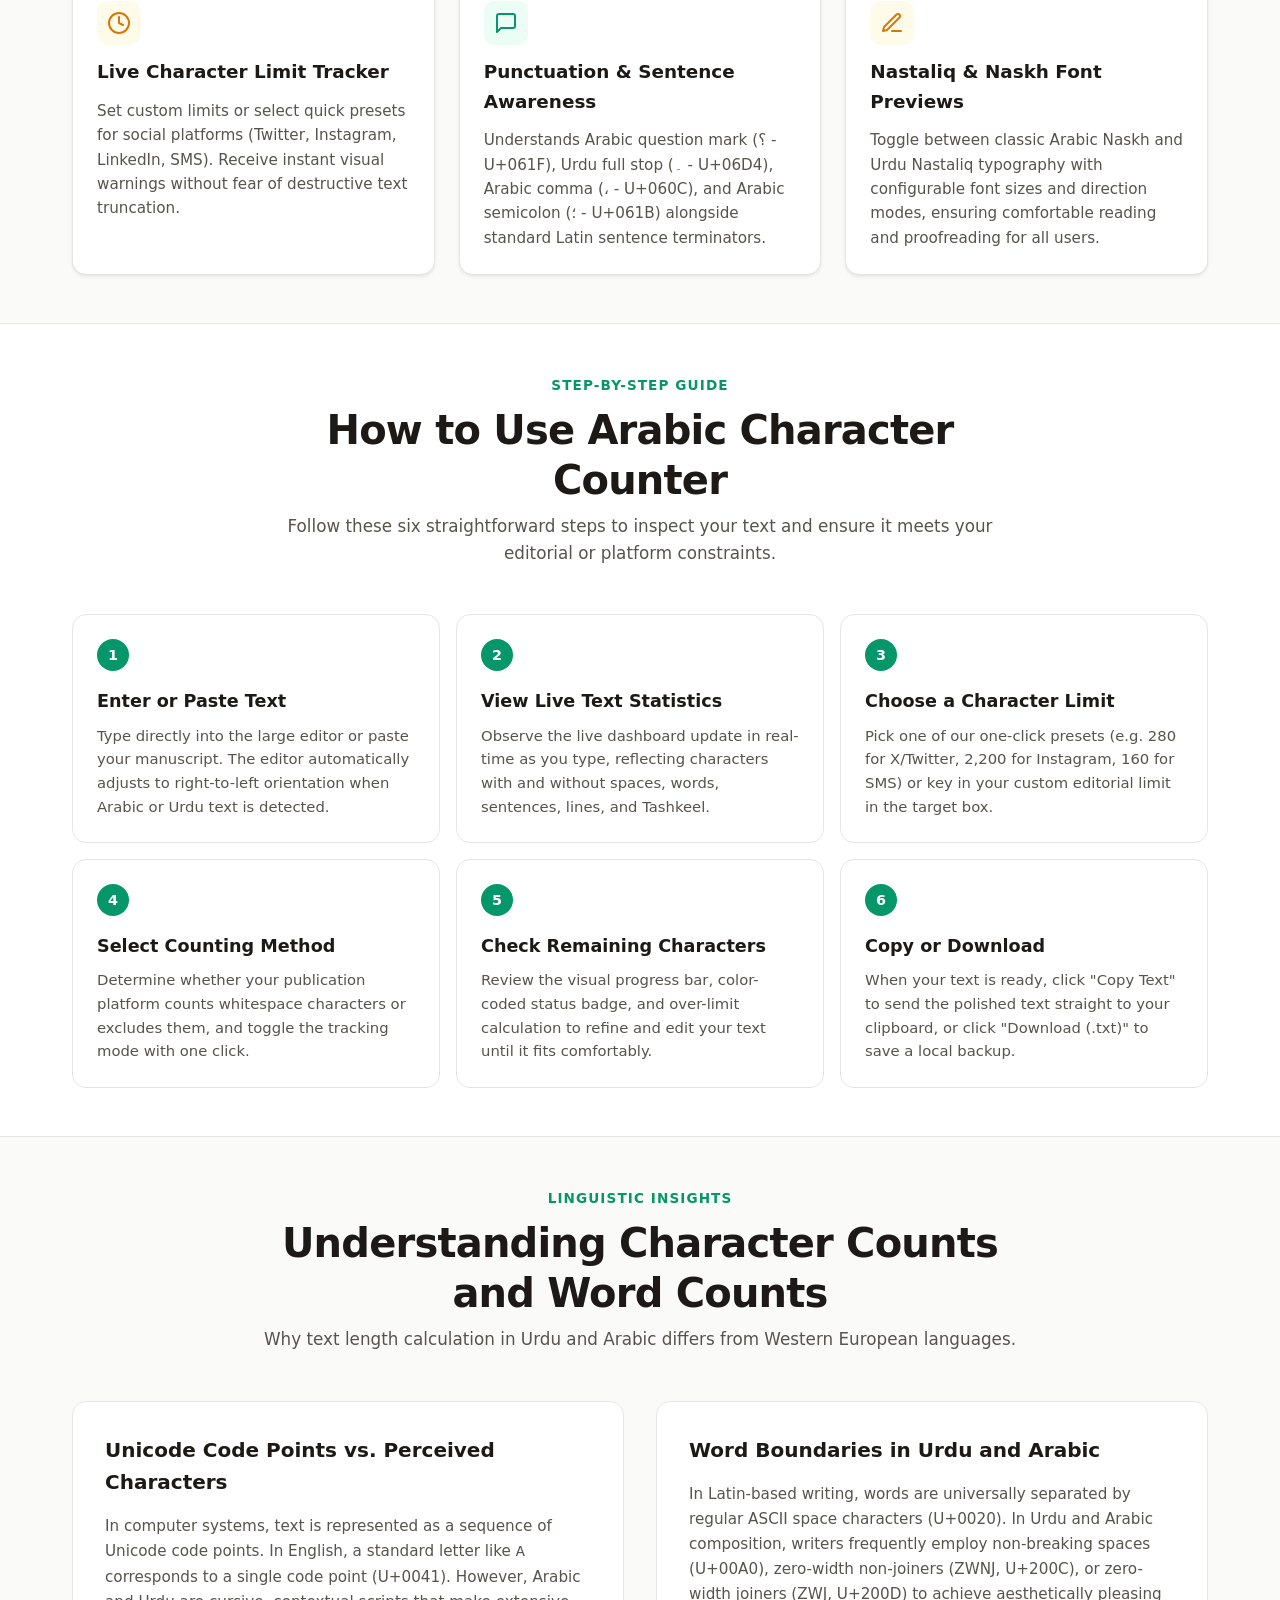
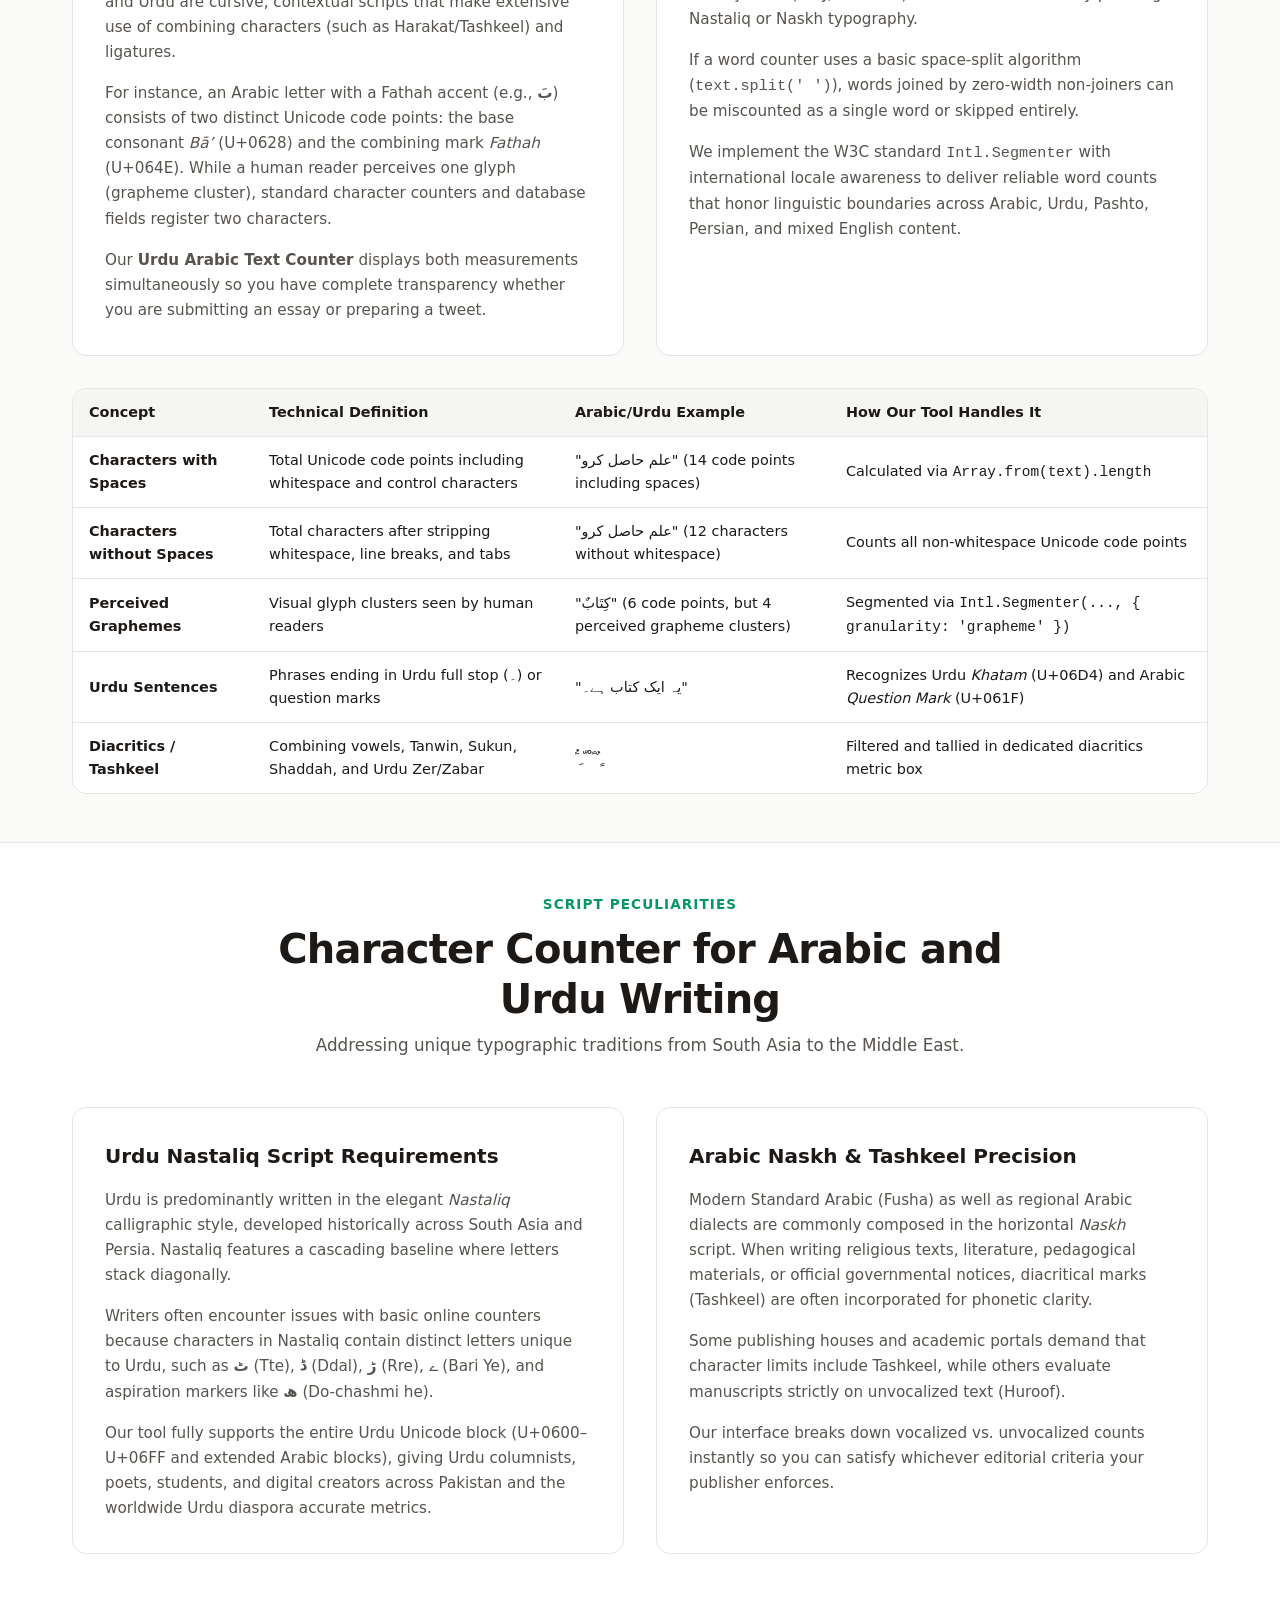
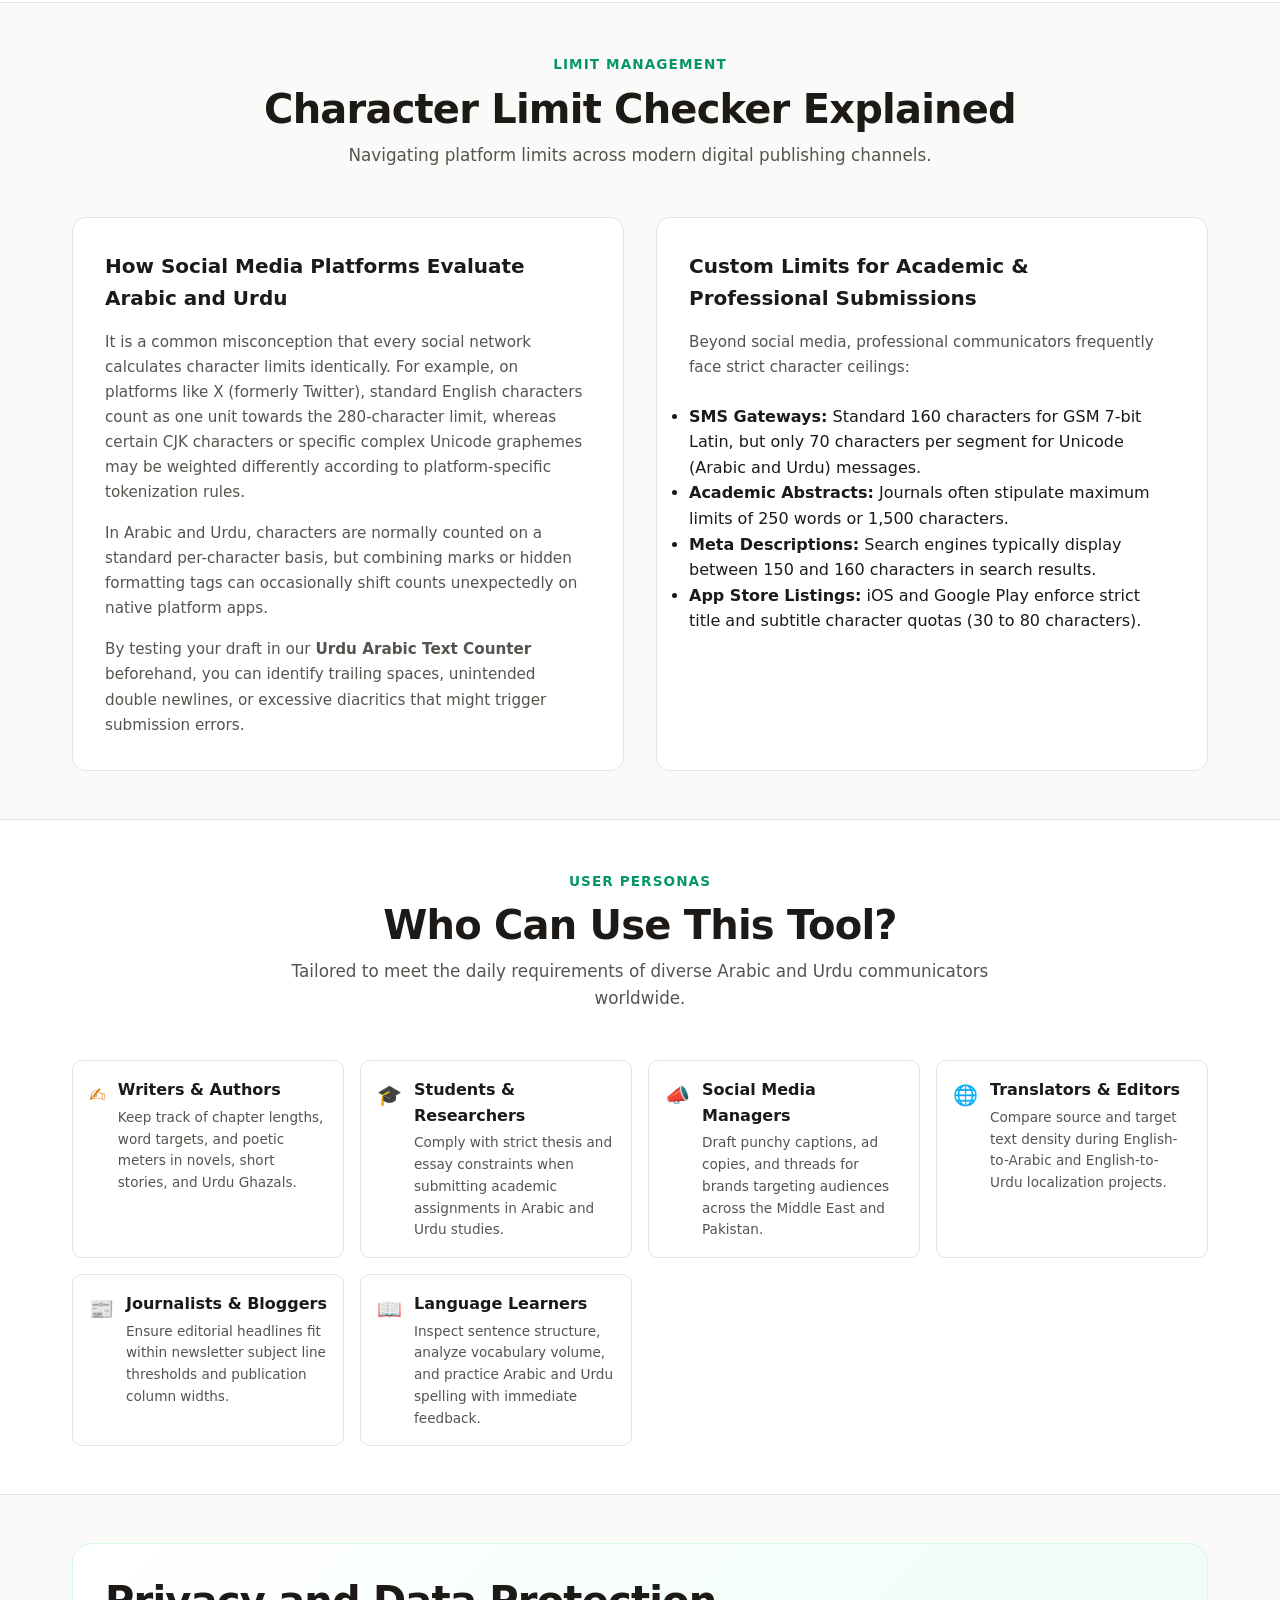
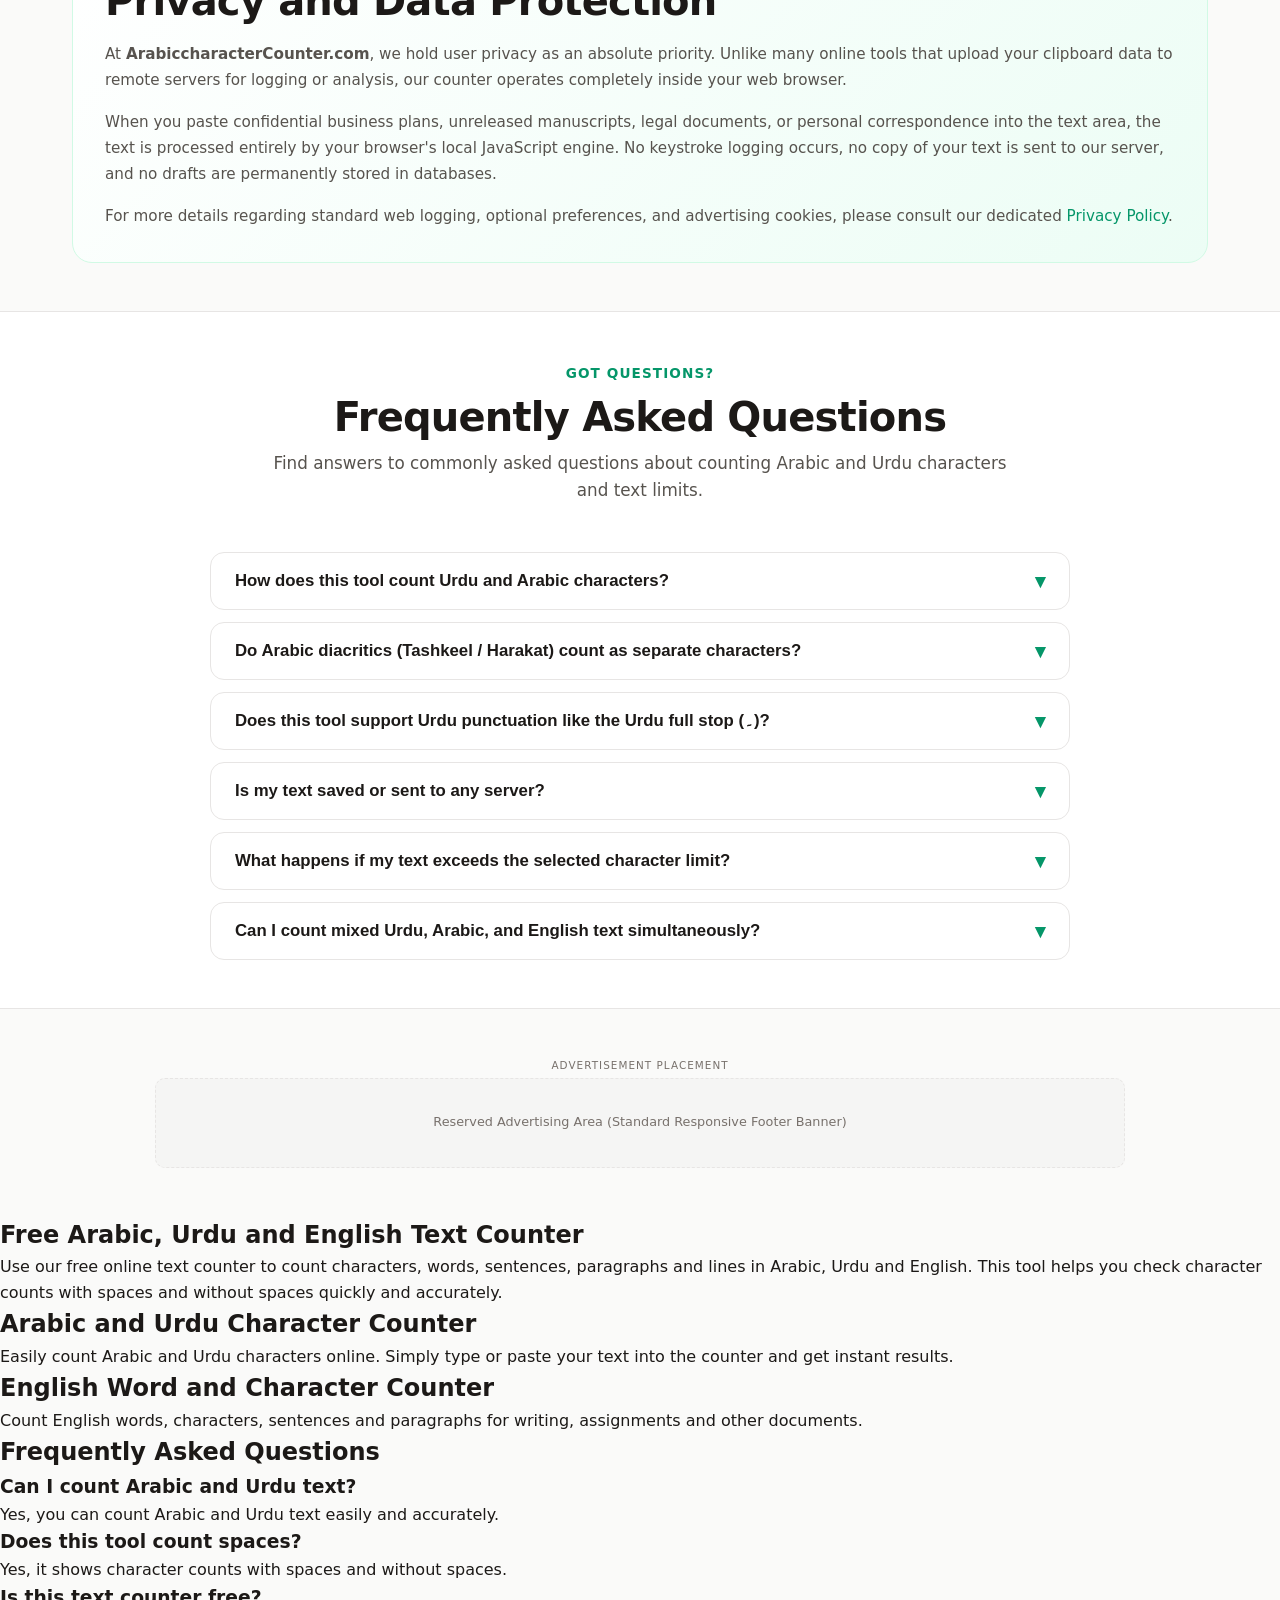
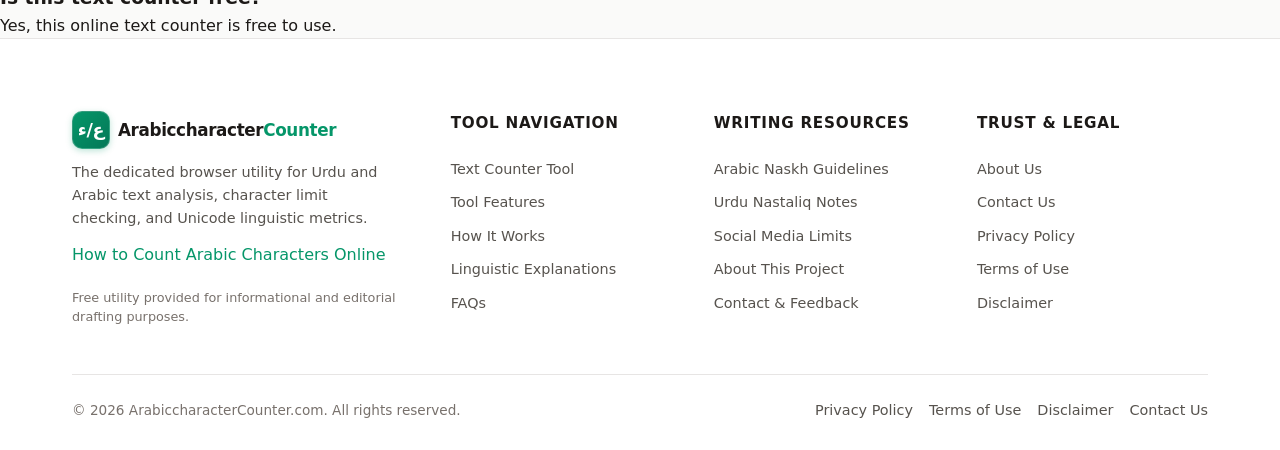
==== commit 337c8fb8: "Update index.html" ====
--- a/index.html
+++ b/index.html
@@ -1,6 +1,12 @@
 <!DOCTYPE html>
 <html lang="en">
 <head> 
+<script async src="https://www.googletagmanager.com/gtm.js?id=GTM-55V345RM"></script>
+<script>
+  window.dataLayer = window.dataLayer || [];
+  function gtag(){dataLayer.push(arguments);}
+  gtag('js', new Date());
+</script>
  <meta charset="UTF-8">
  <link rel="icon" type="image/png" href="/favicon-logo.png">
   <meta name="viewport" content="width=device-width, initial-scale=1.0">
@@ -122,7 +128,7 @@
           </div>
 
           <h1 id="hero-heading" class="hero-title">
-            Urdu &amp; Arabic <span class="highlight">online Arabic &amp; Urdu Character Counter</span> Checker
+            Free <span class="highlight">Urdu &amp; Arabic</span> Character Counter Online
           </h1>
 
           <p class="hero-desc">
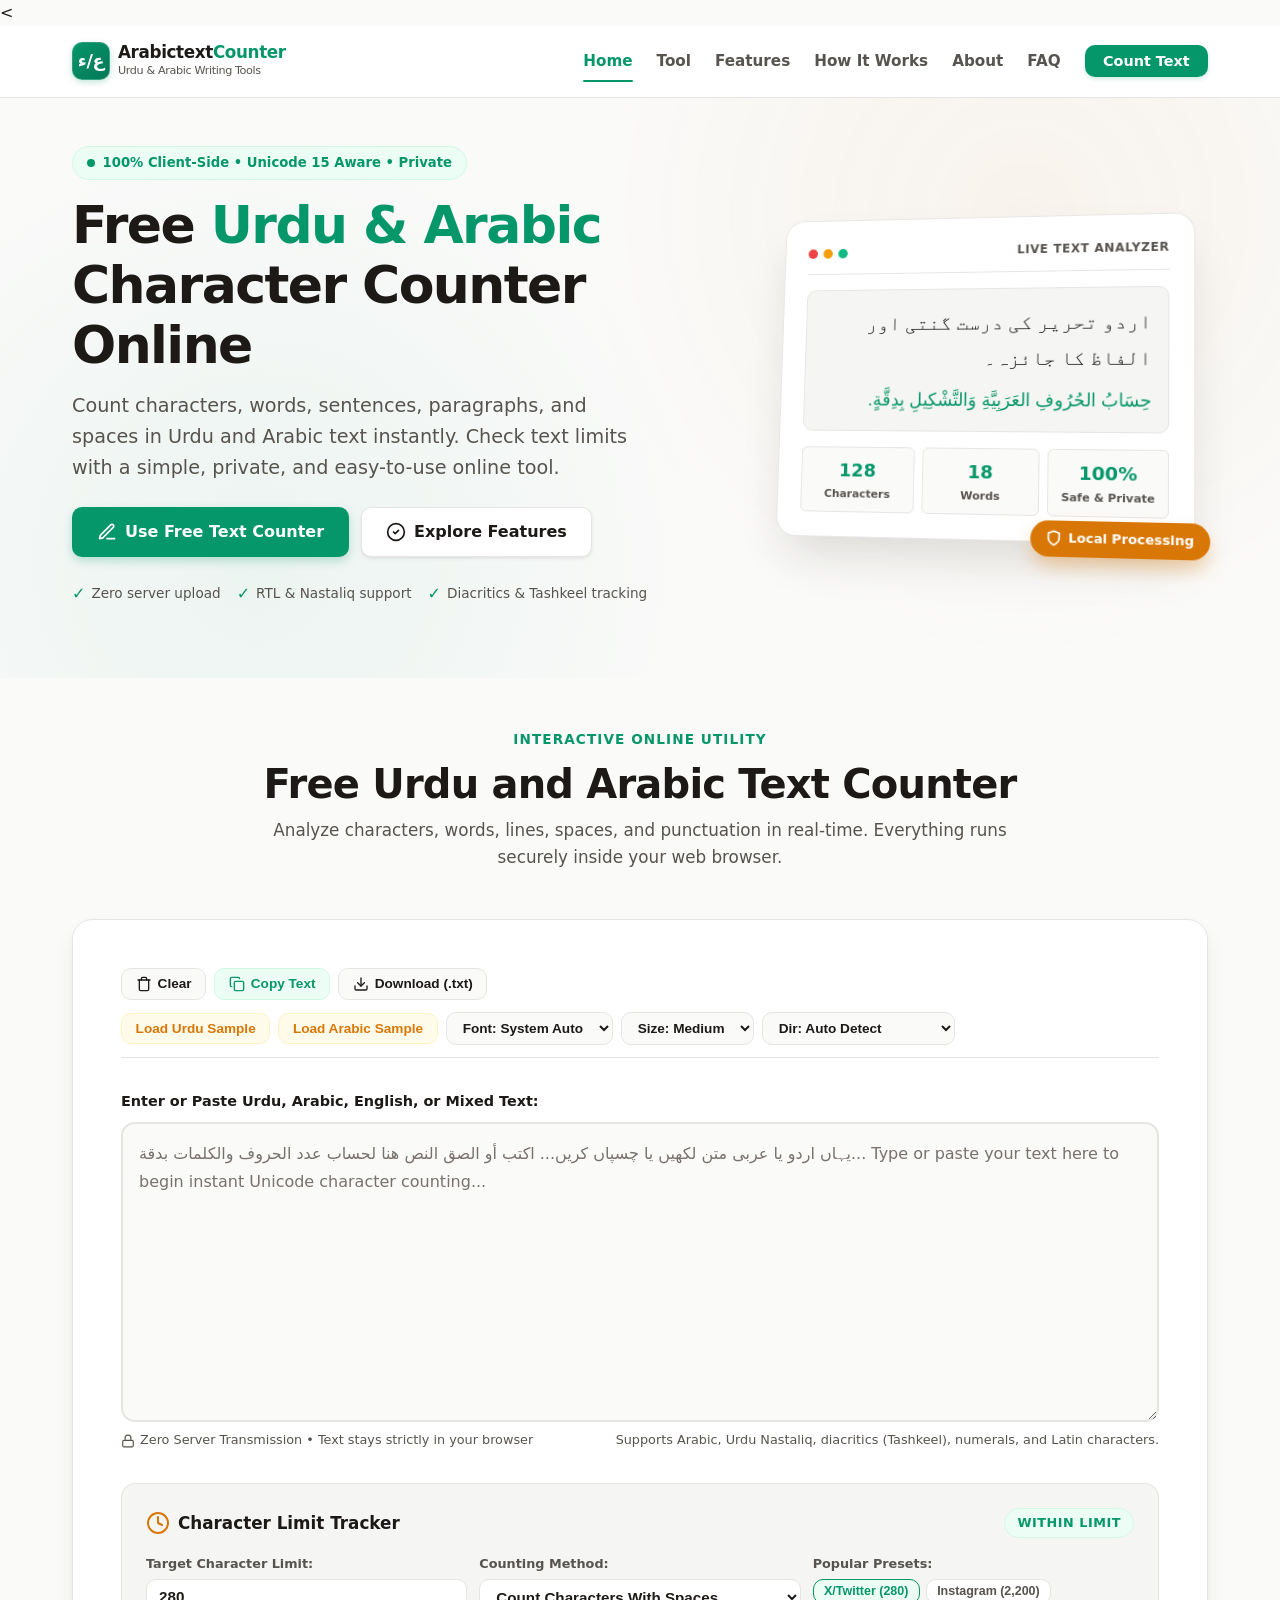
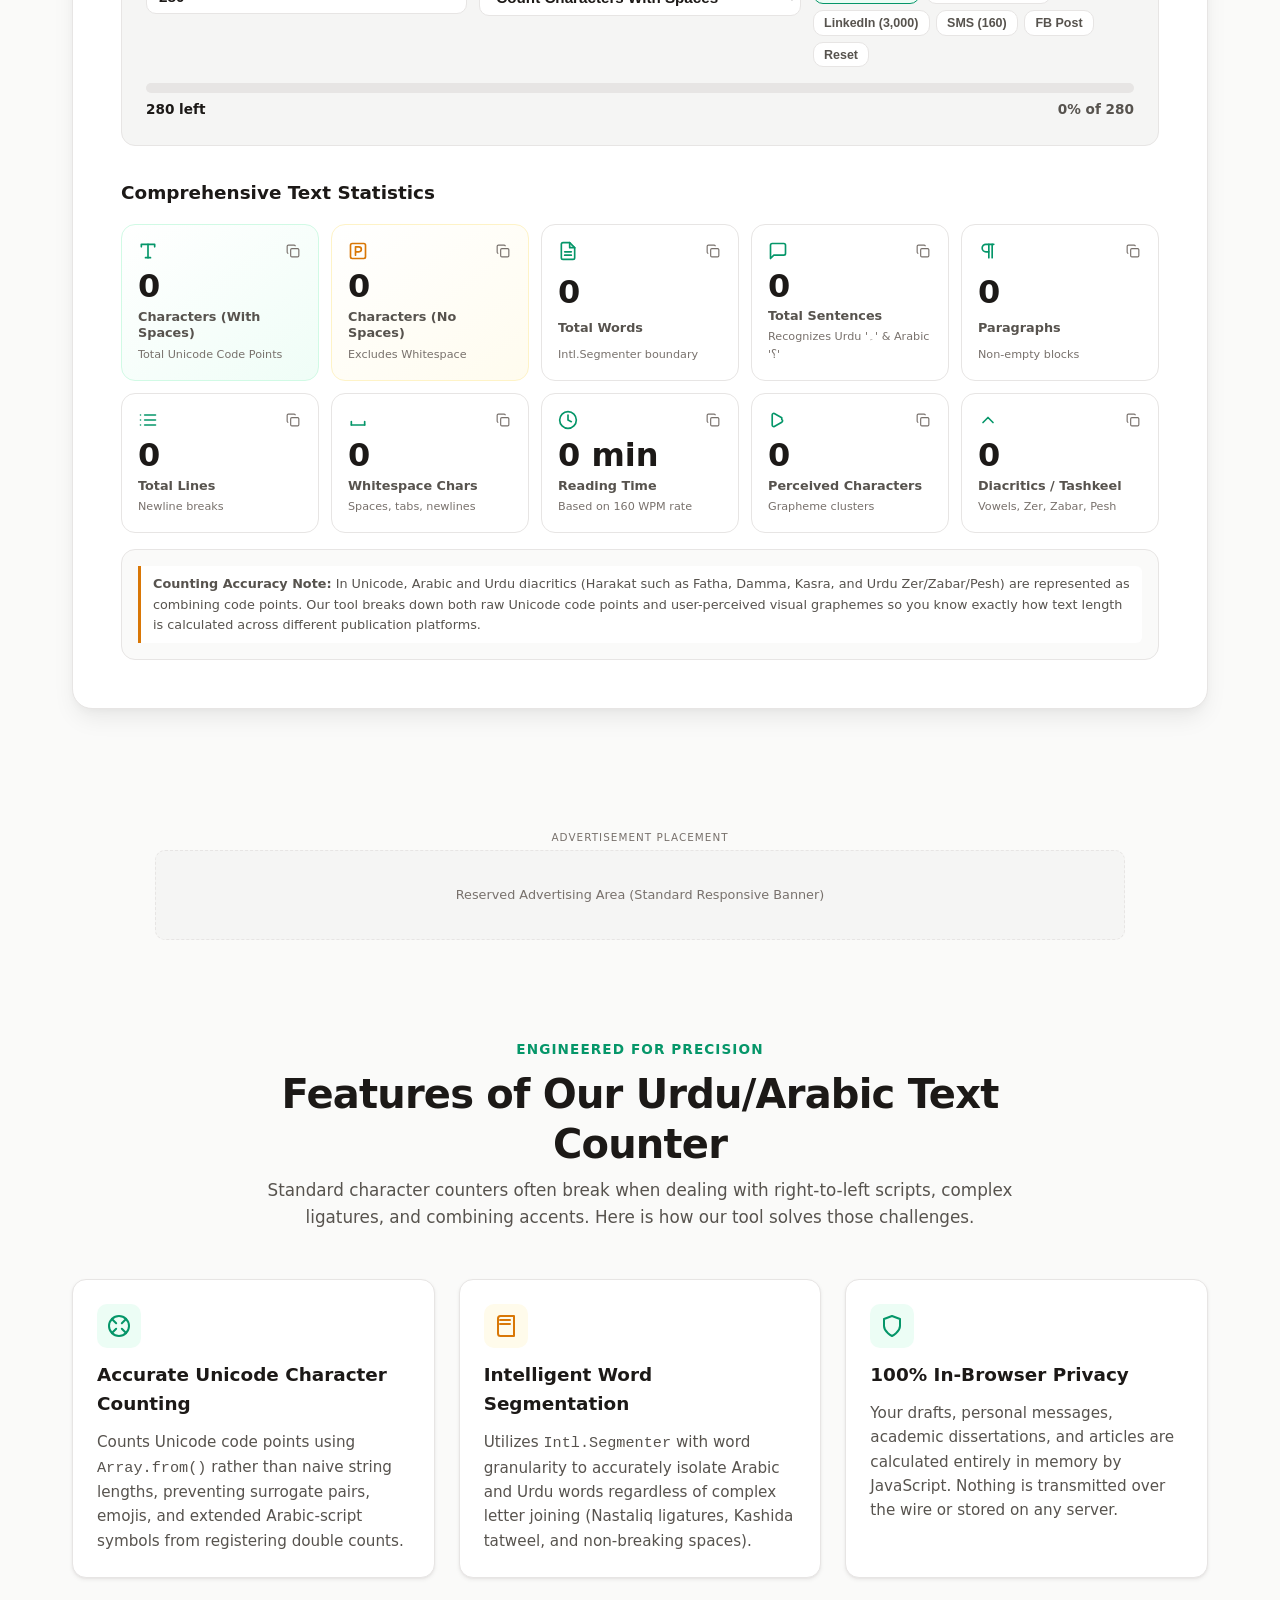
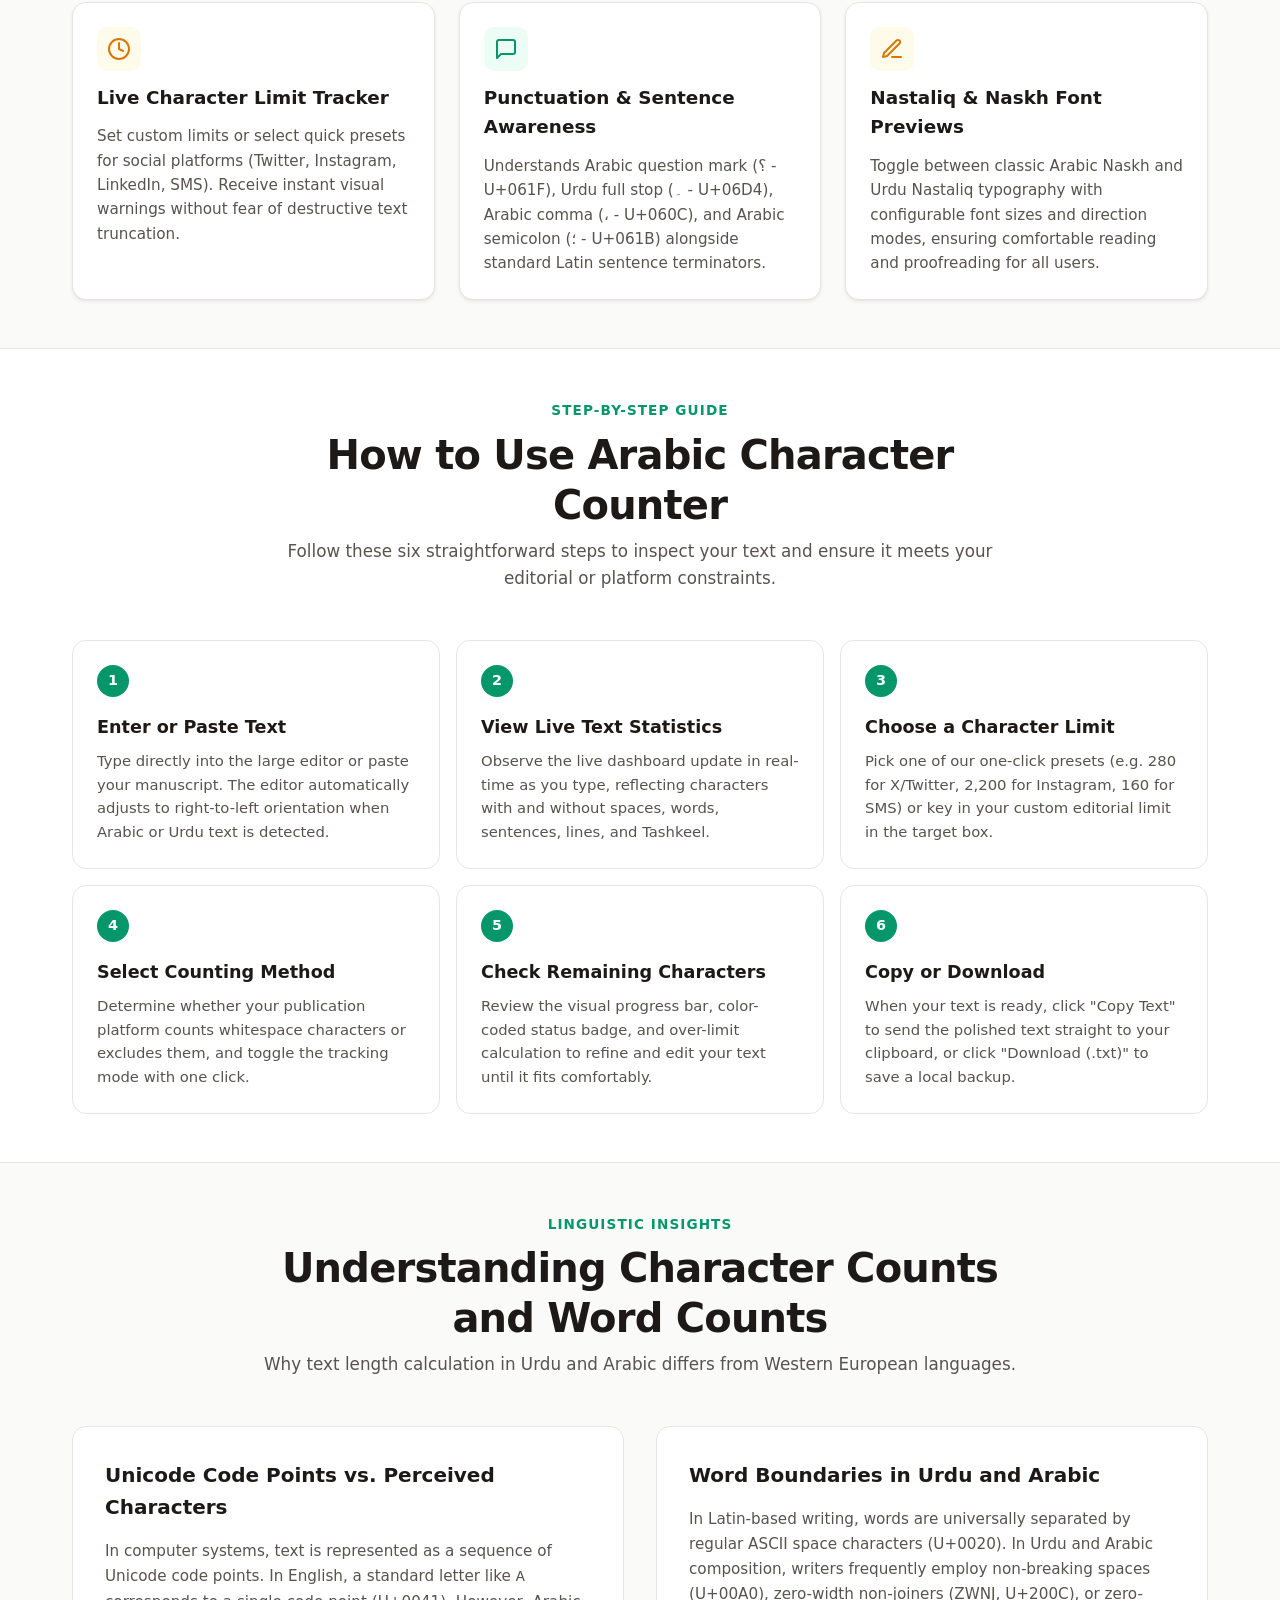
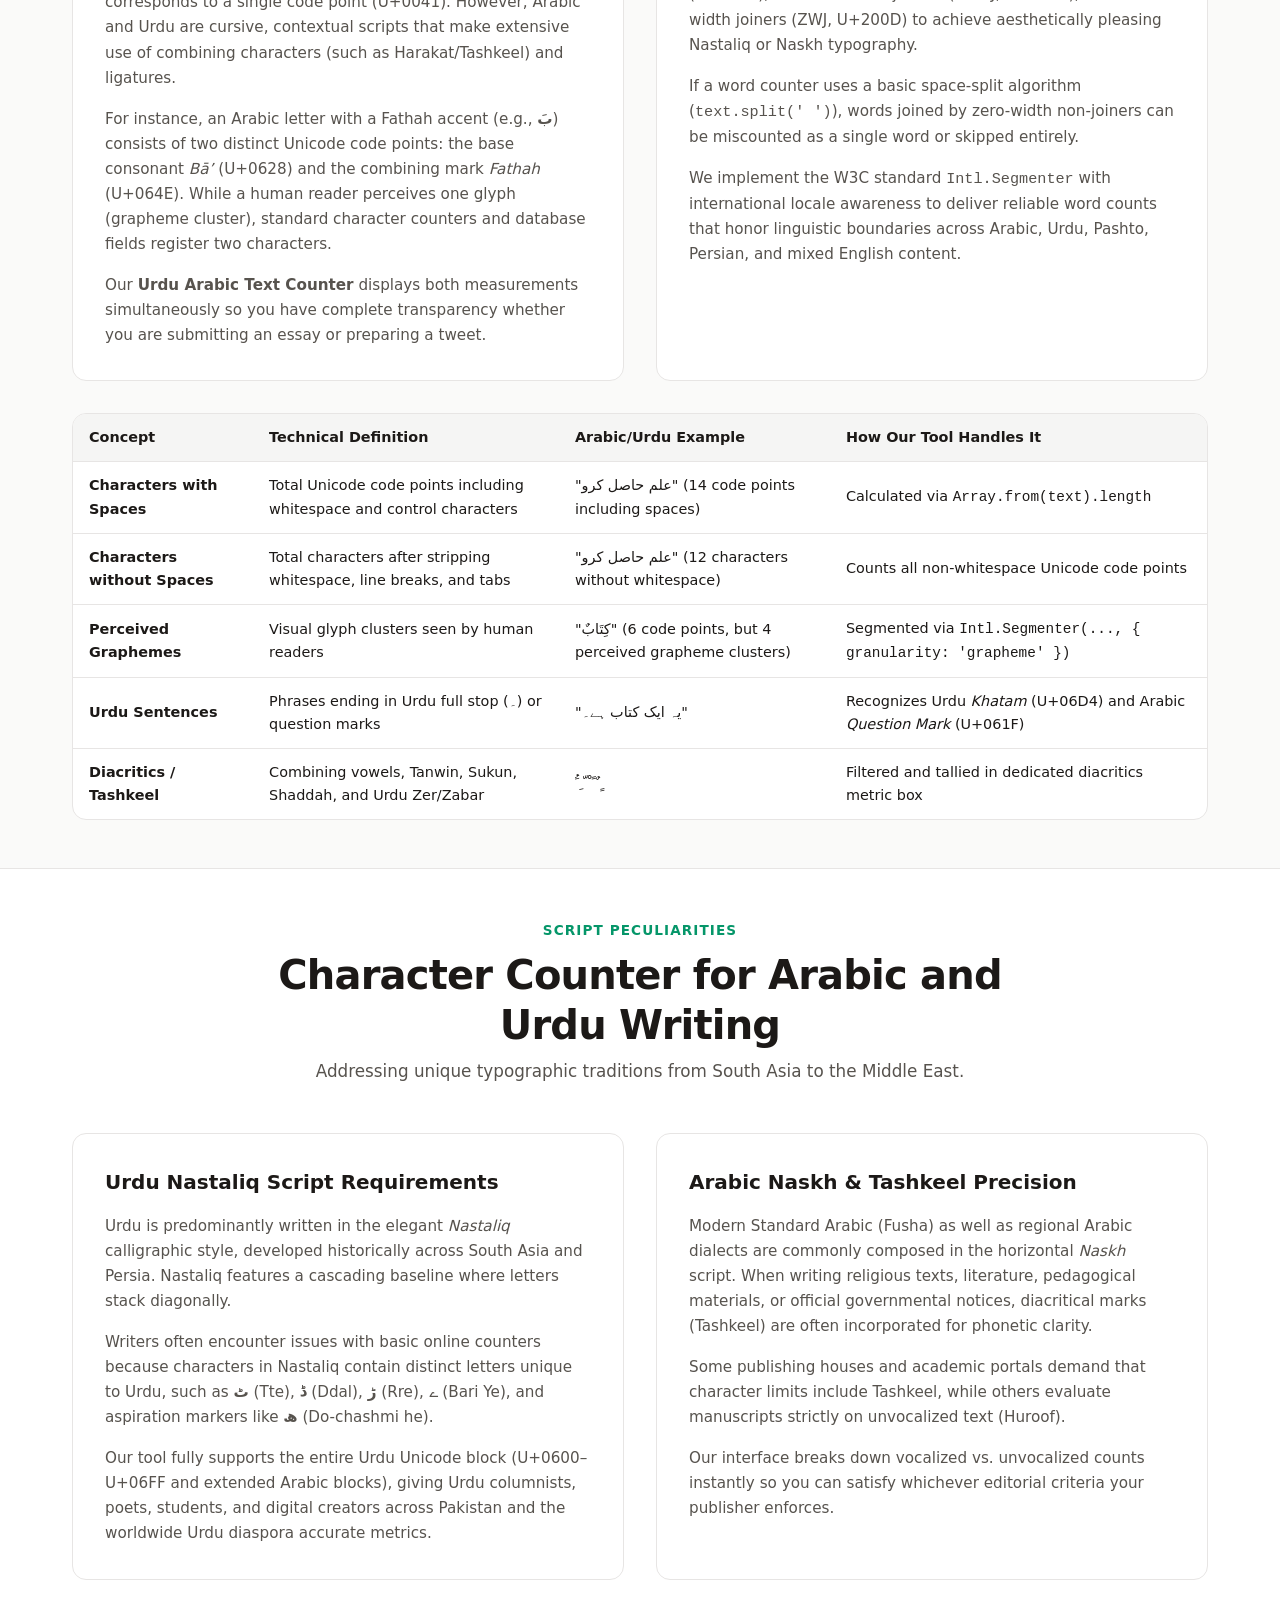
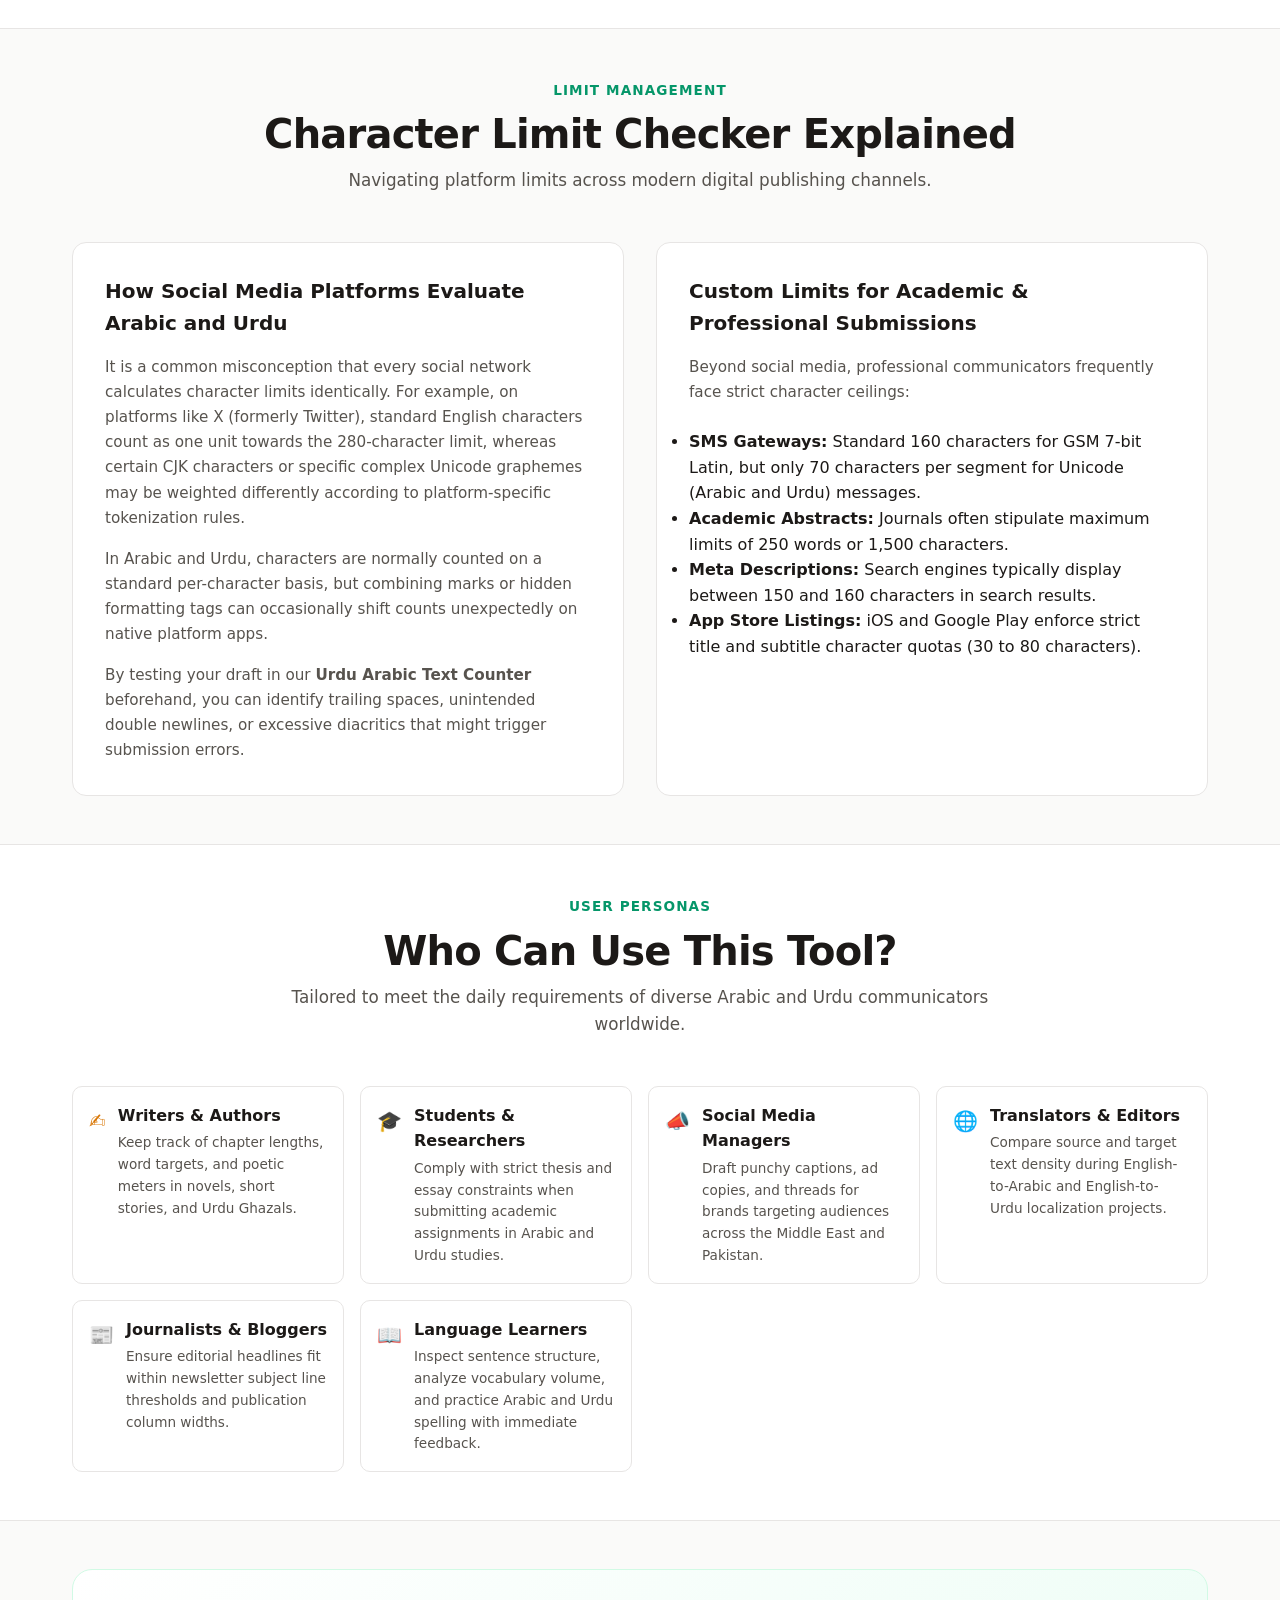
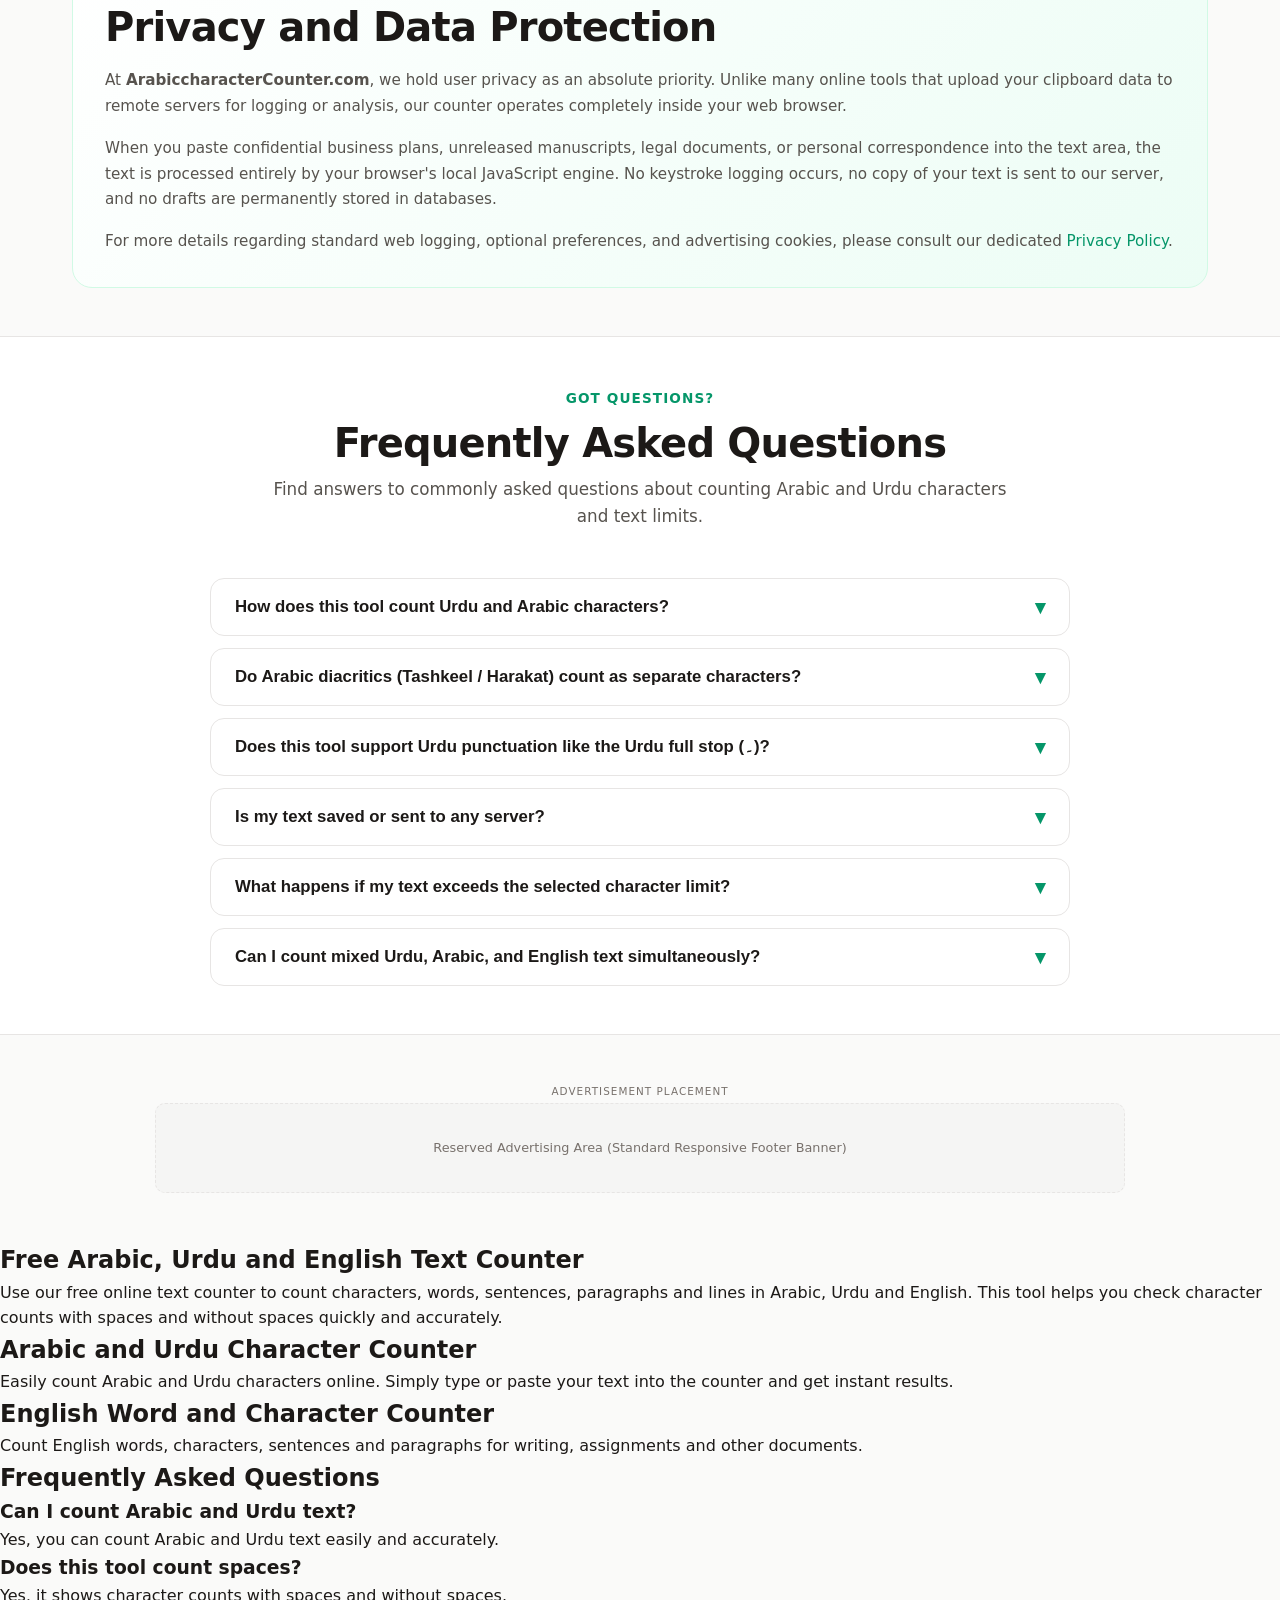
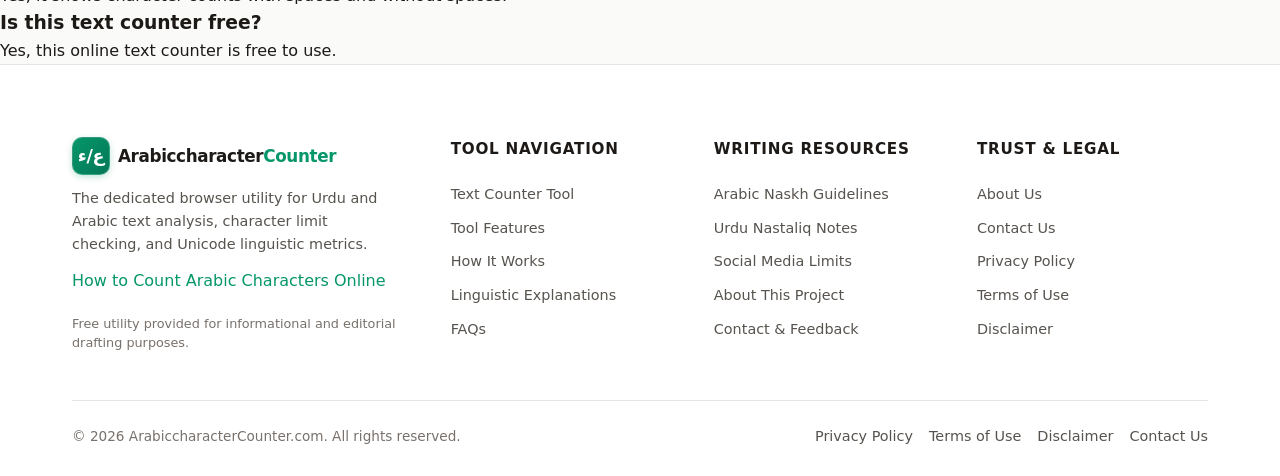
==== commit f62efdab: "Update index.html" ====
--- a/index.html
+++ b/index.html
@@ -10,8 +10,8 @@
  <meta charset="UTF-8">
  <link rel="icon" type="image/png" href="/favicon-logo.png">
   <meta name="viewport" content="width=device-width, initial-scale=1.0">
-  <title>Arabic & Urdu Text Counter - Online Word & Character Counter</title>
- <meta name="description" content="Count Arabic and Urdu characters, words, sentences, and spaces online for free. Use our easy text counter to check character limits for social media, messages, and writing."> 
+  <title>Urdu & Arabic Character Counter Online | Free Tool</title>
+ <<meta name="description" content="Count Urdu and Arabic characters, words, sentences, and paragraphs online for free. Check text instantly with a simple and private character counter.">
   <meta name="keywords" content="Urdu Arabic Text Counter, Urdu character counter, Arabic character counter, Urdu word counter, Arabic word counter, Arabic text counter online, Urdu text counter online, Arabic character limit checker, Unicode character counter">
   <meta name="robots" content="index, follow">
   <link rel="canonical" href="https://arabictextcounter.online/
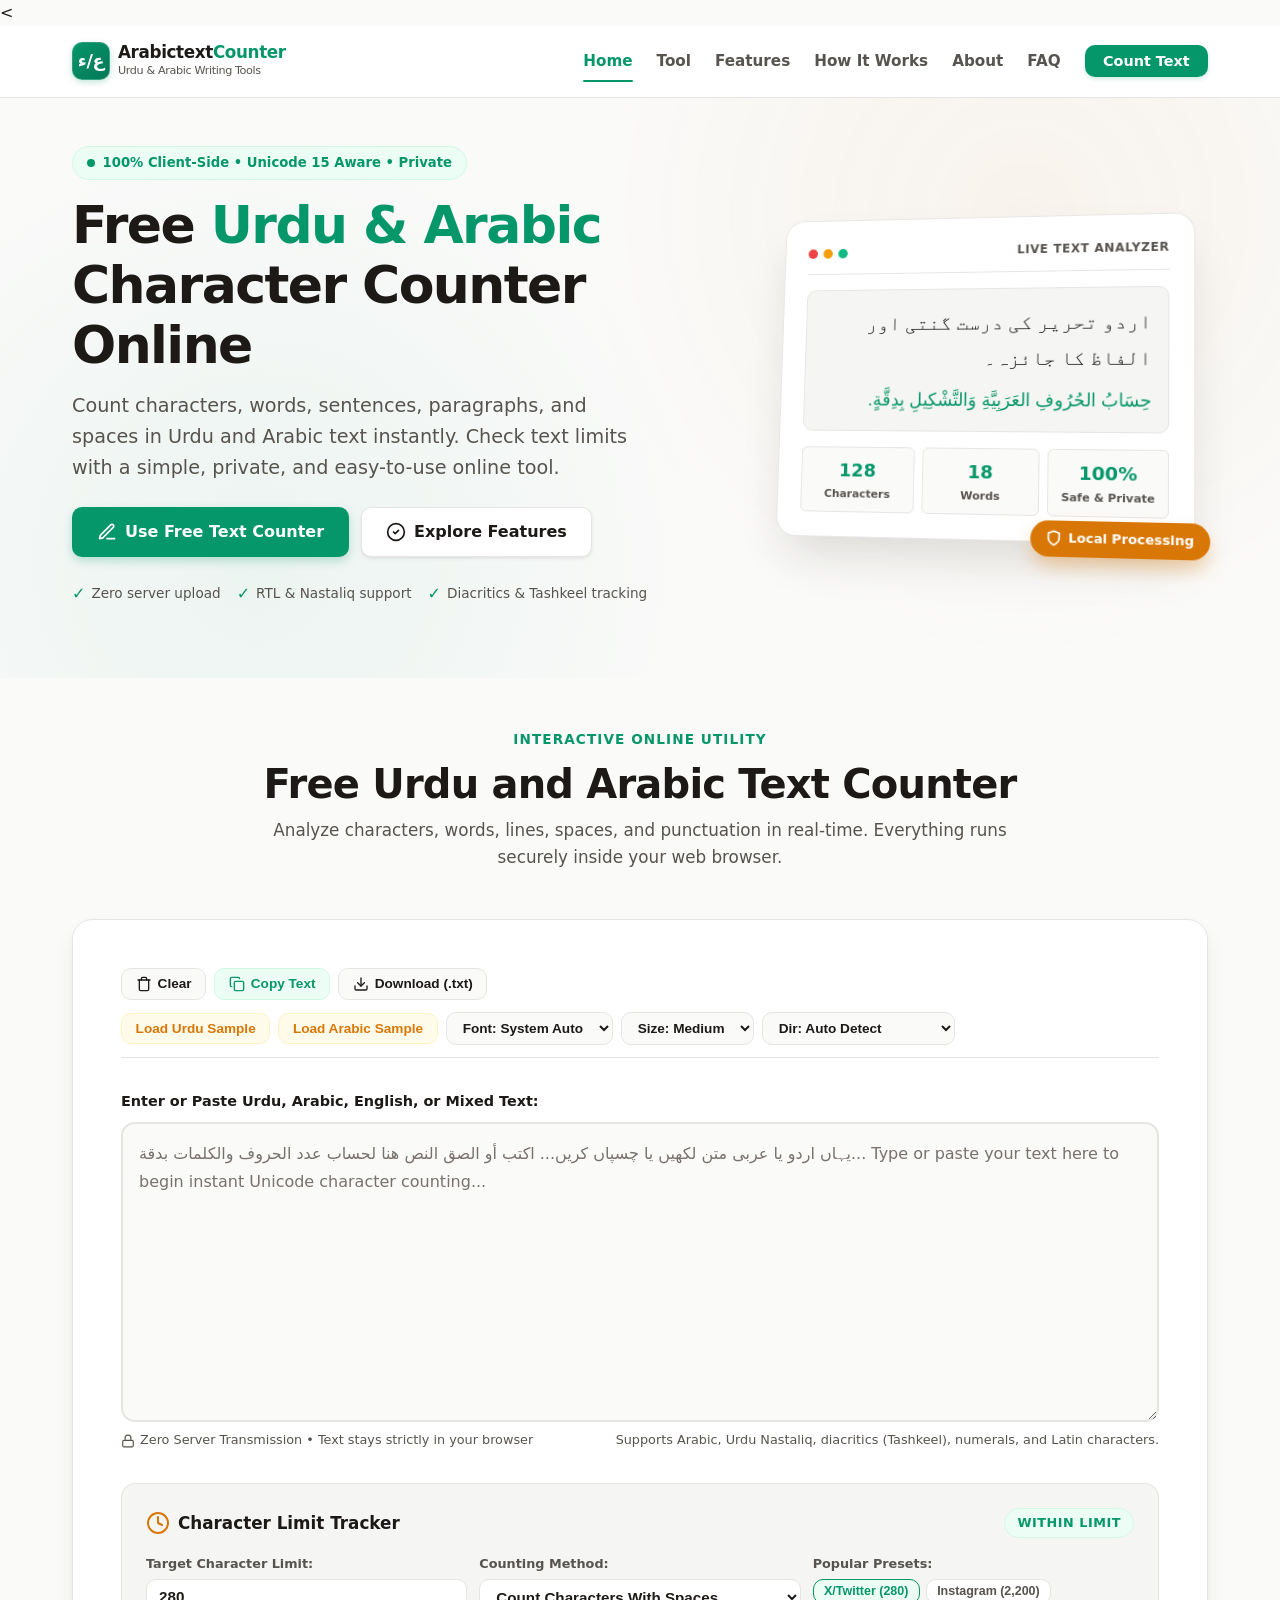
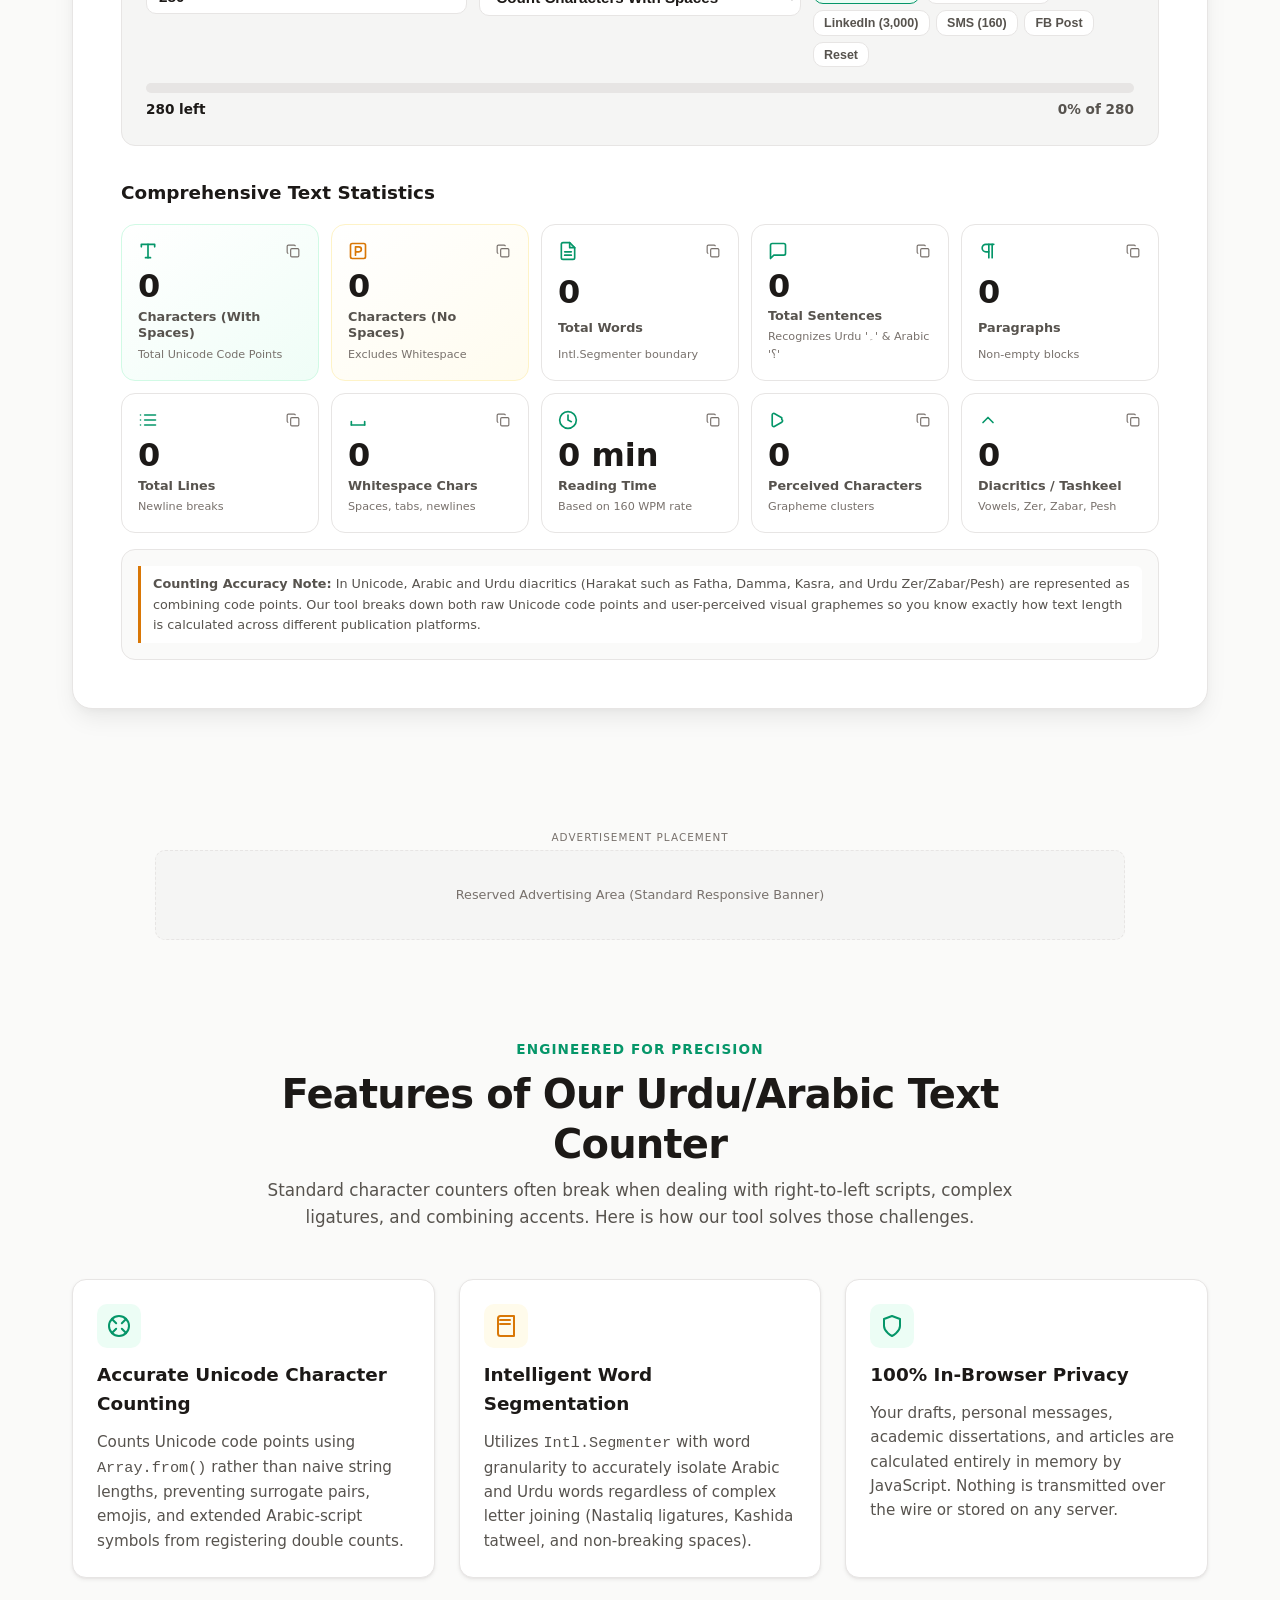
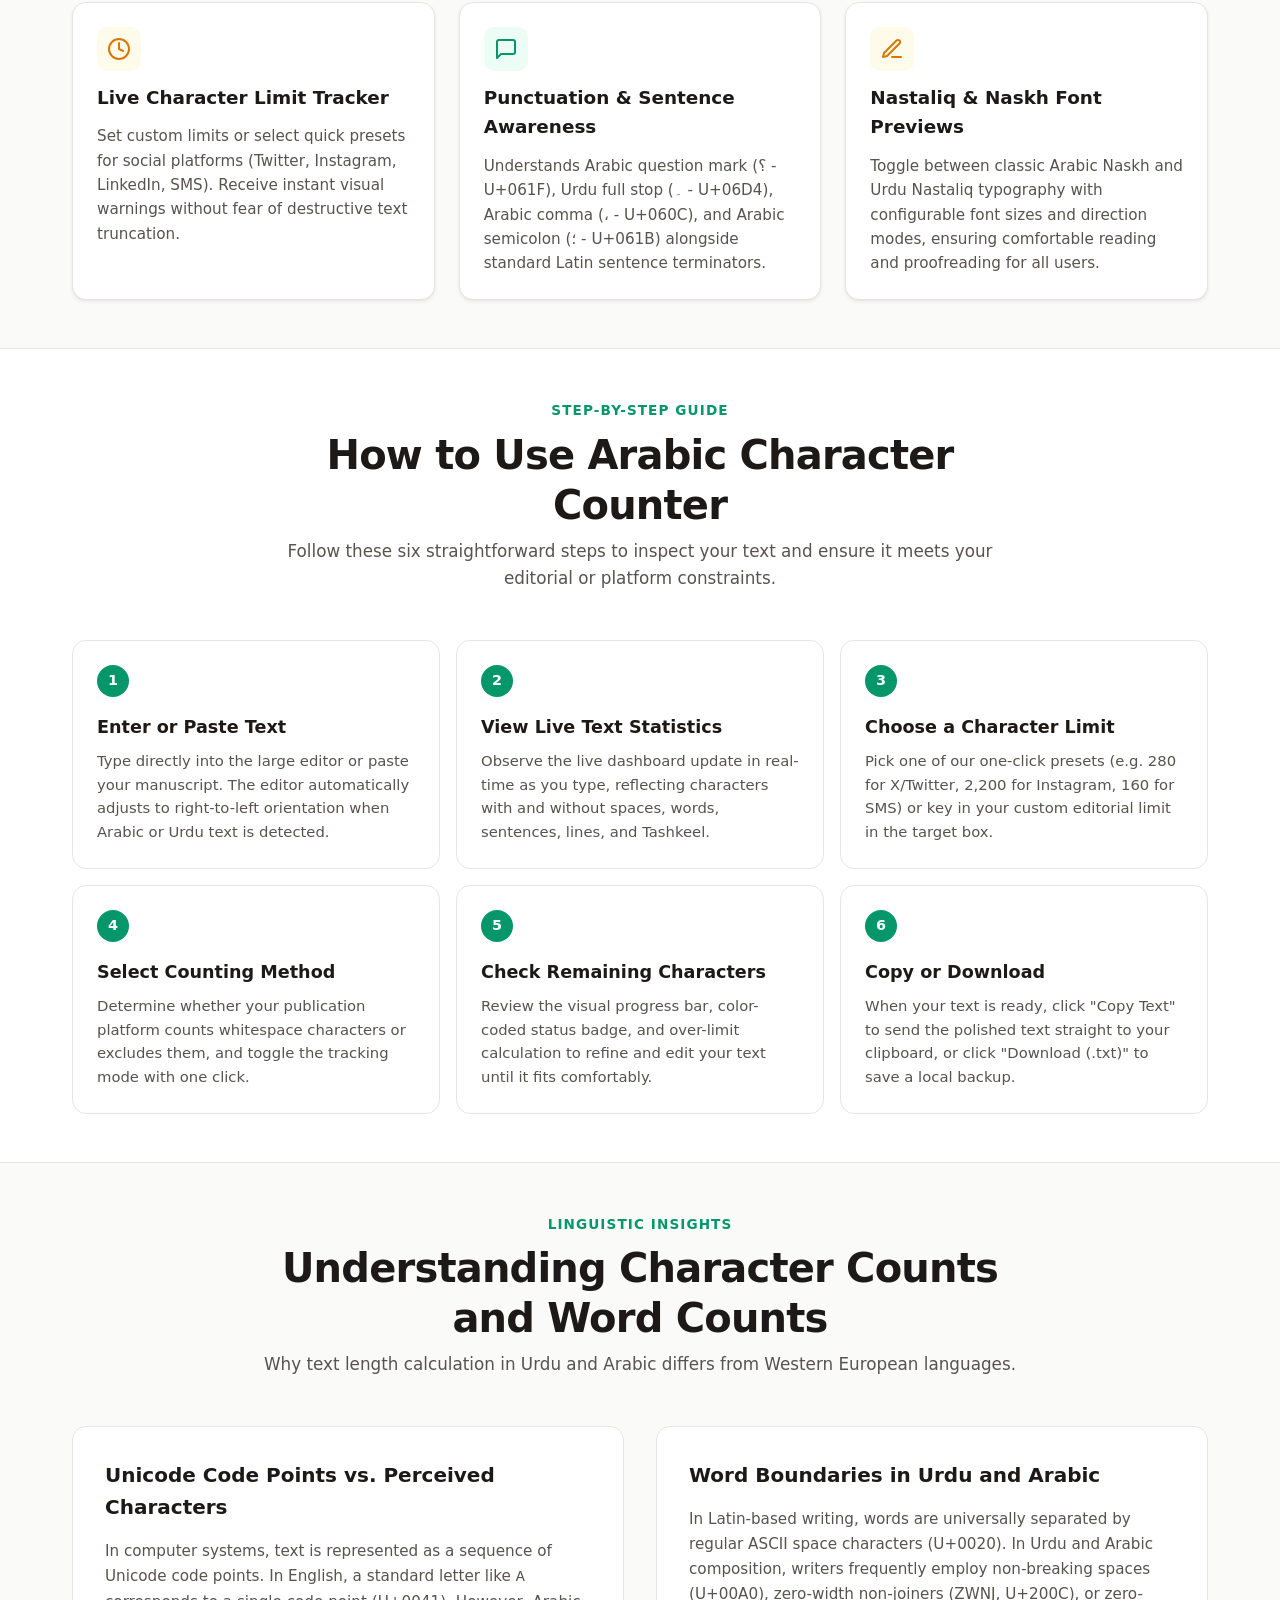
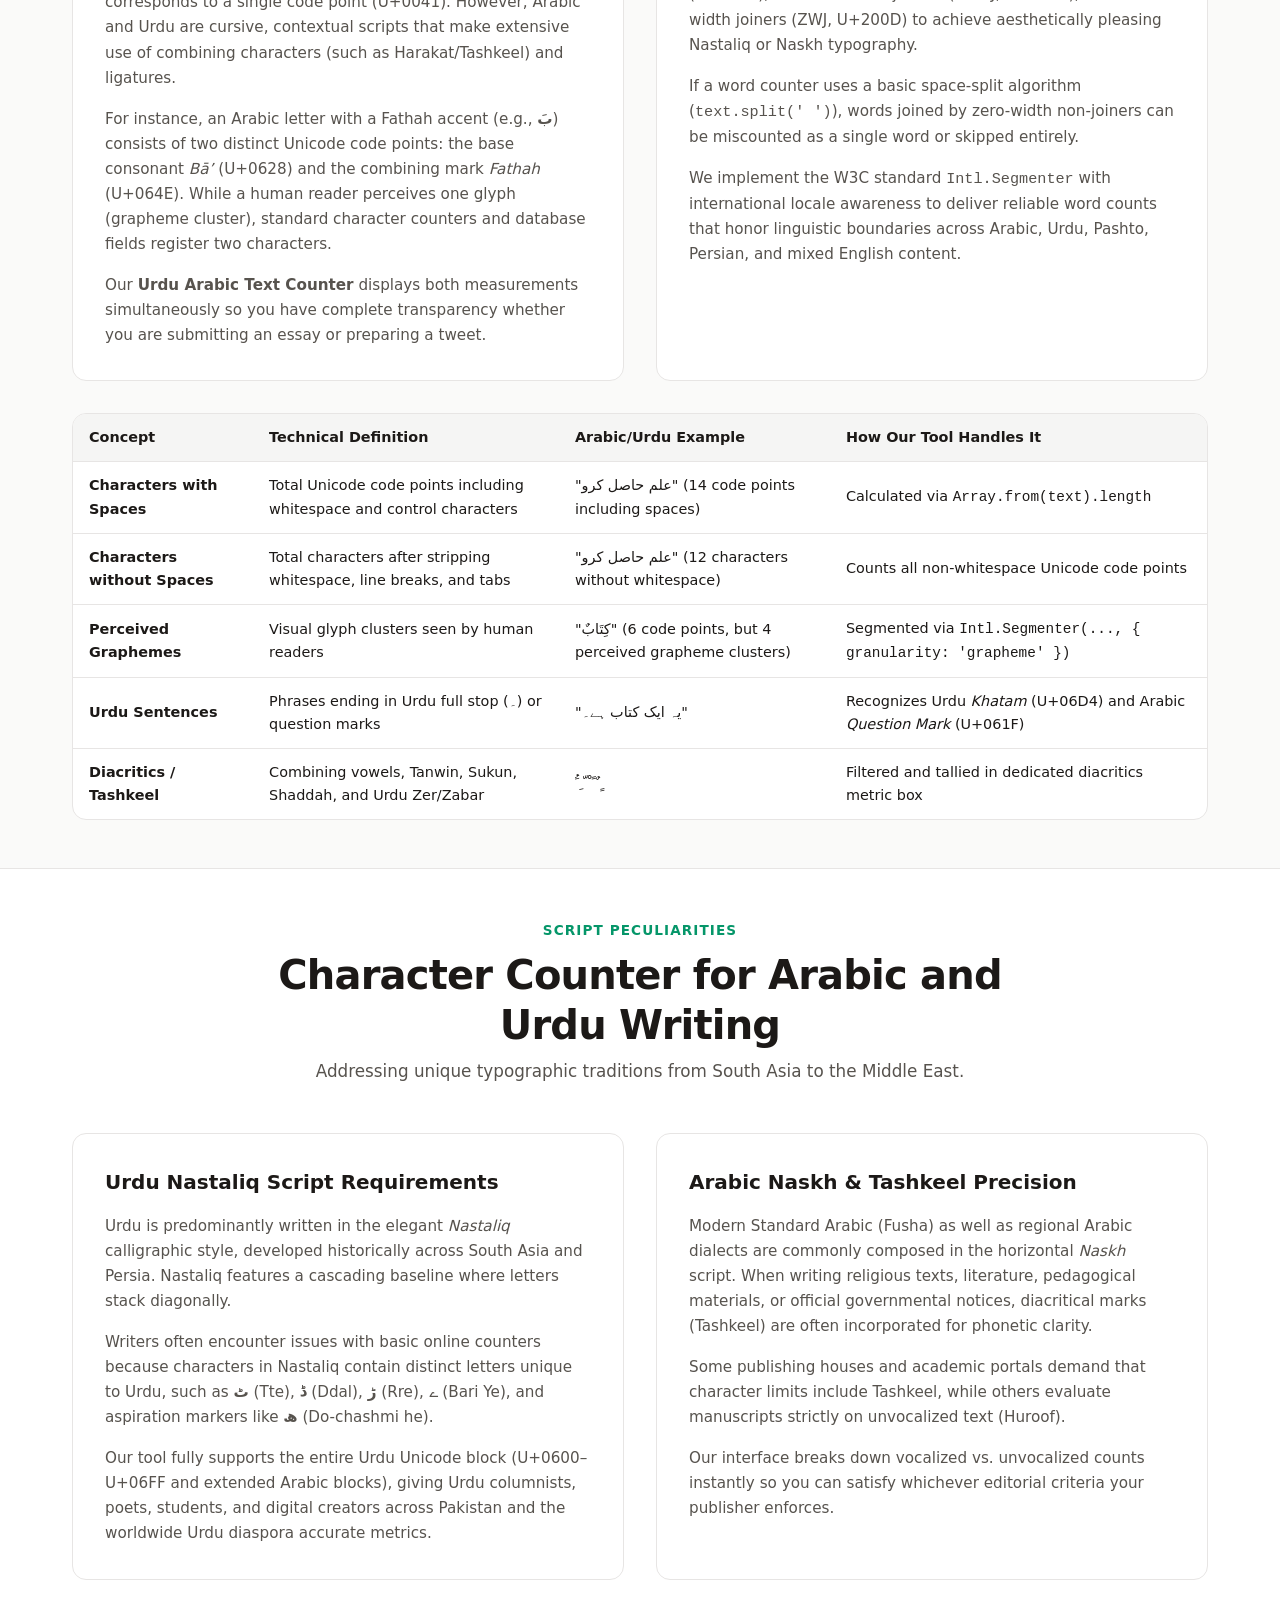
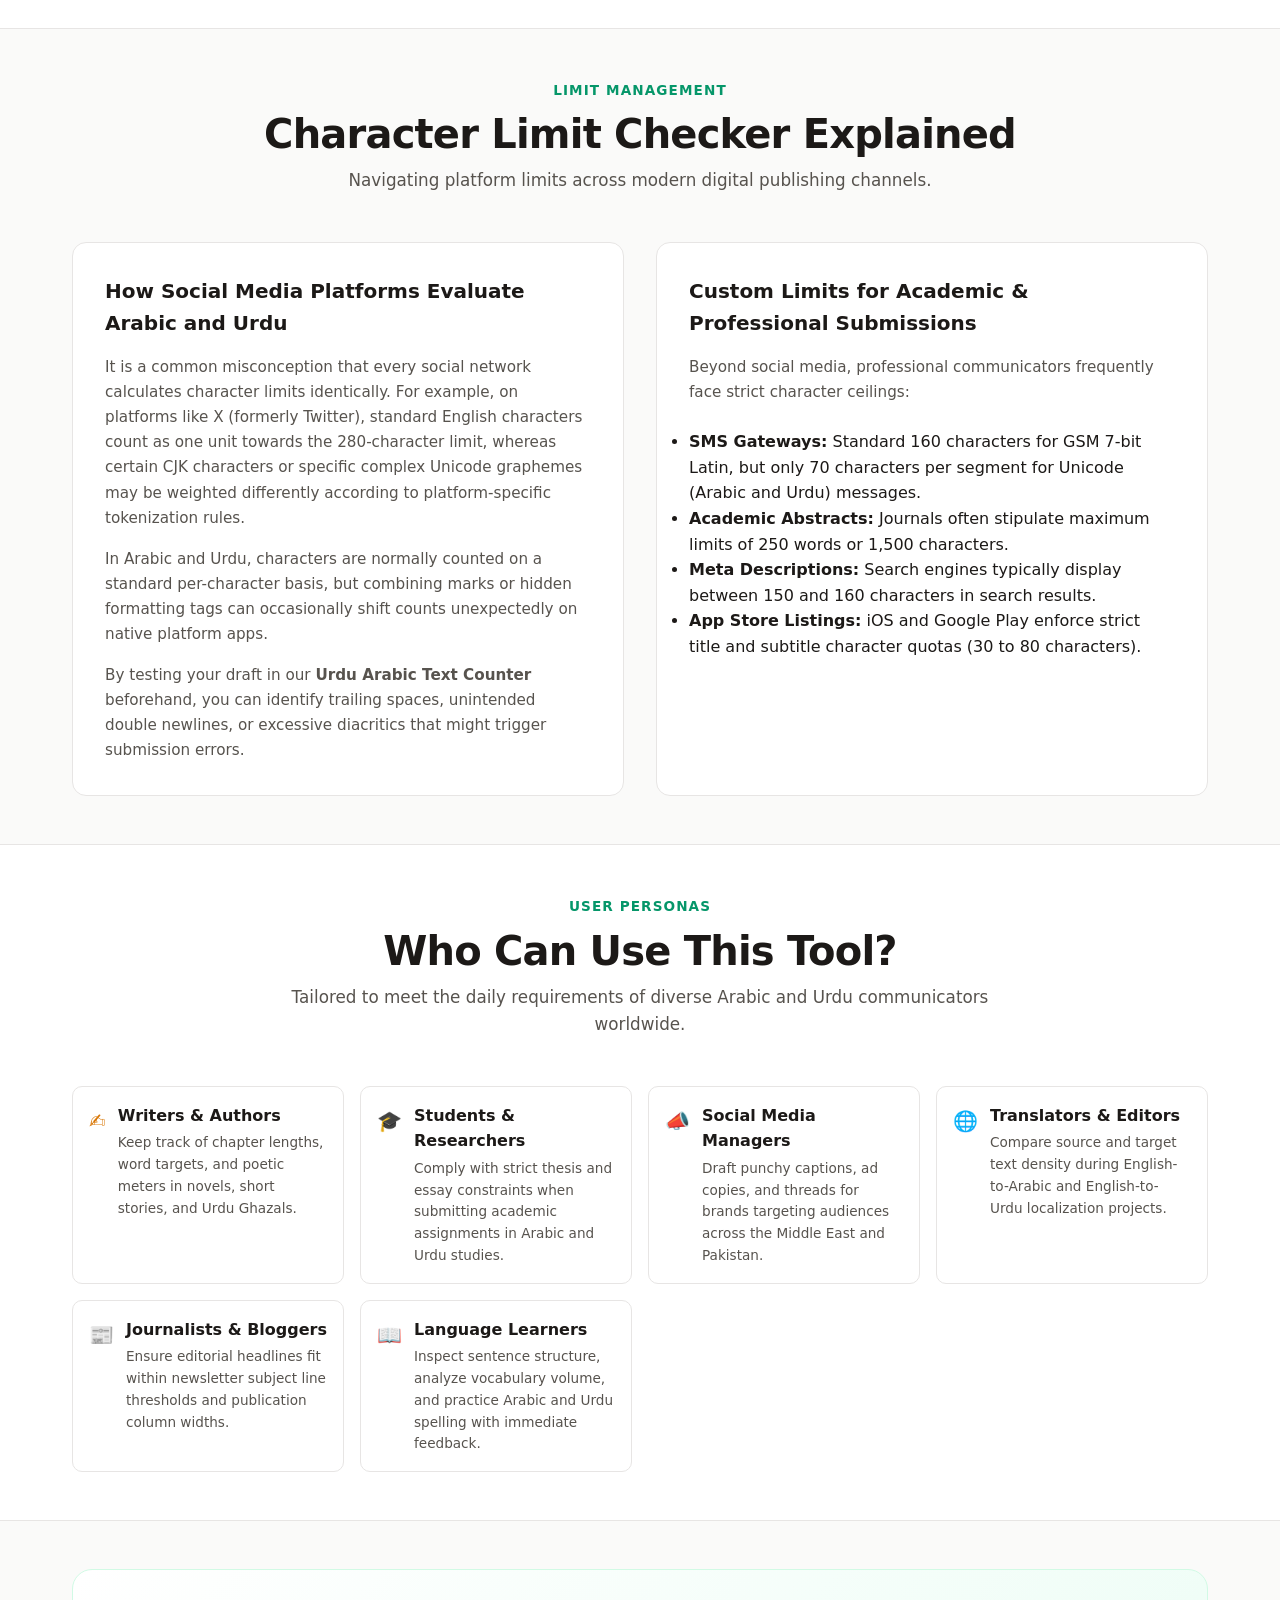
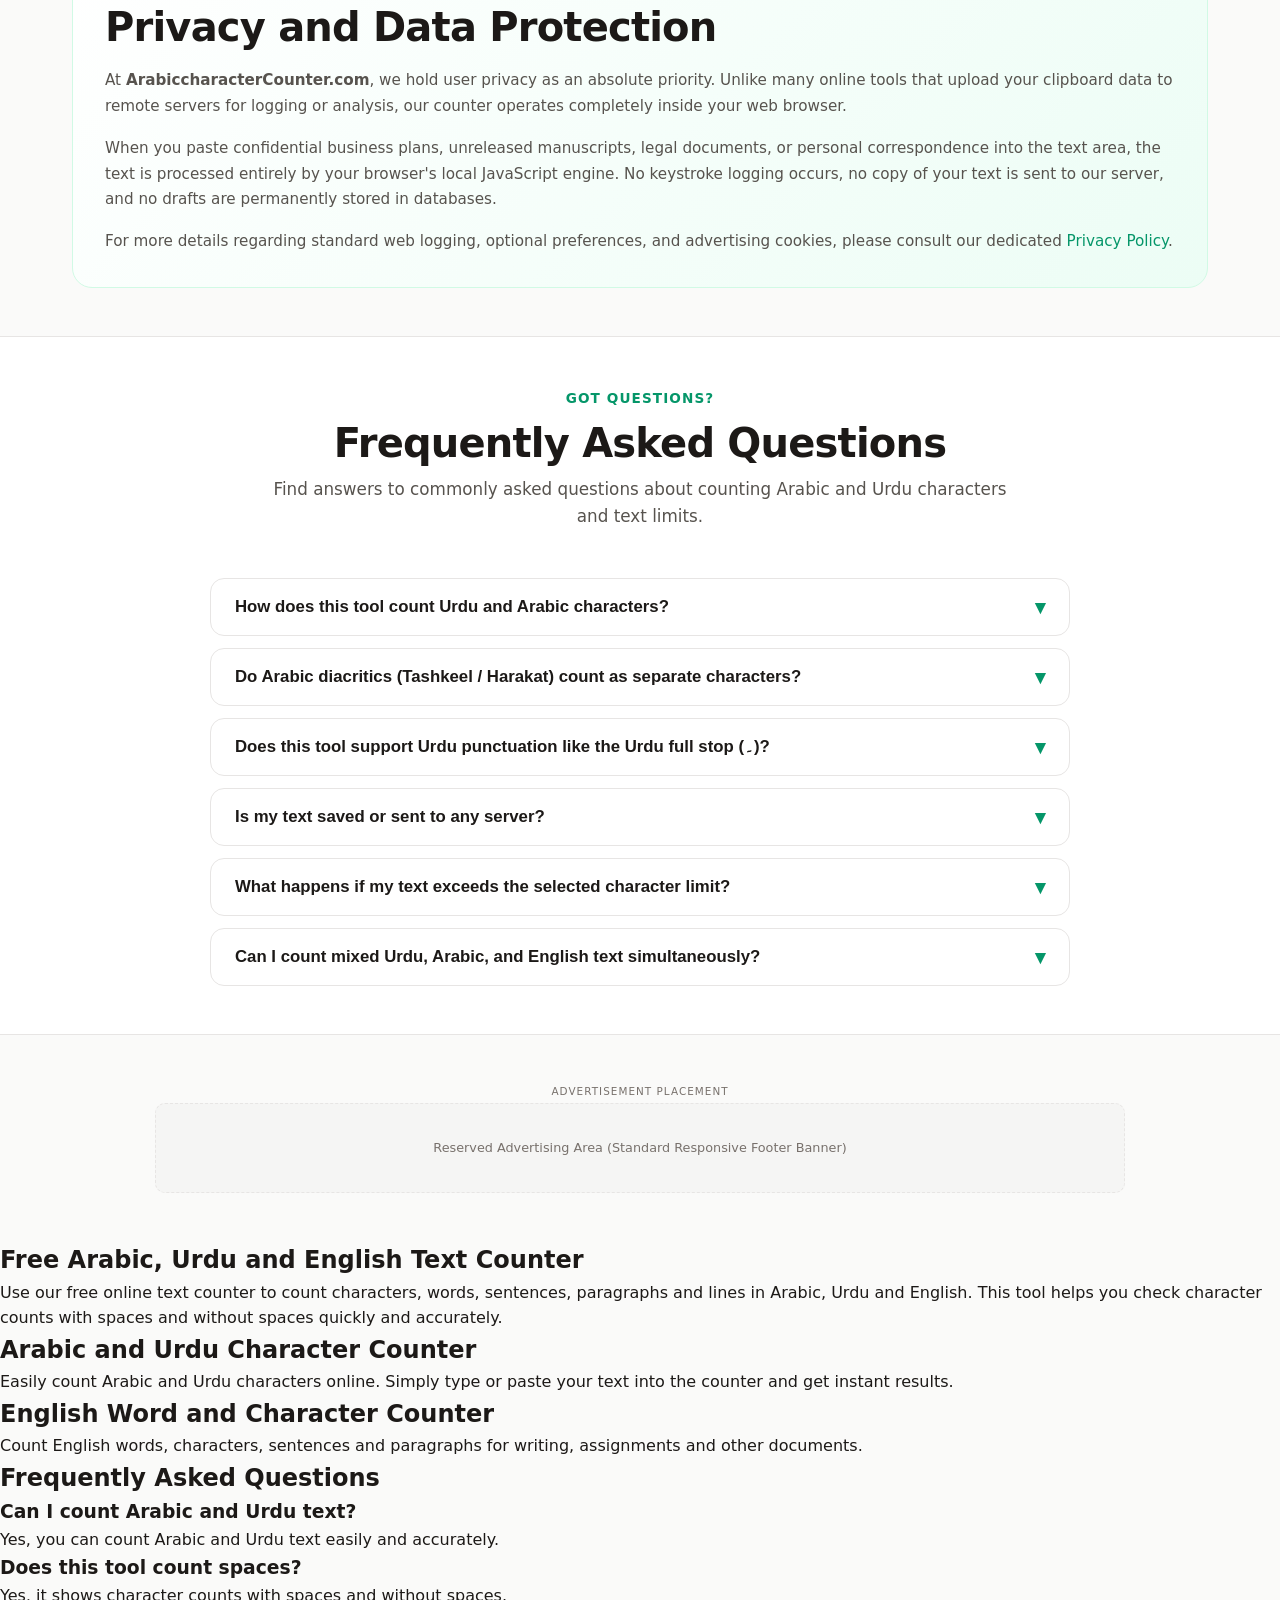
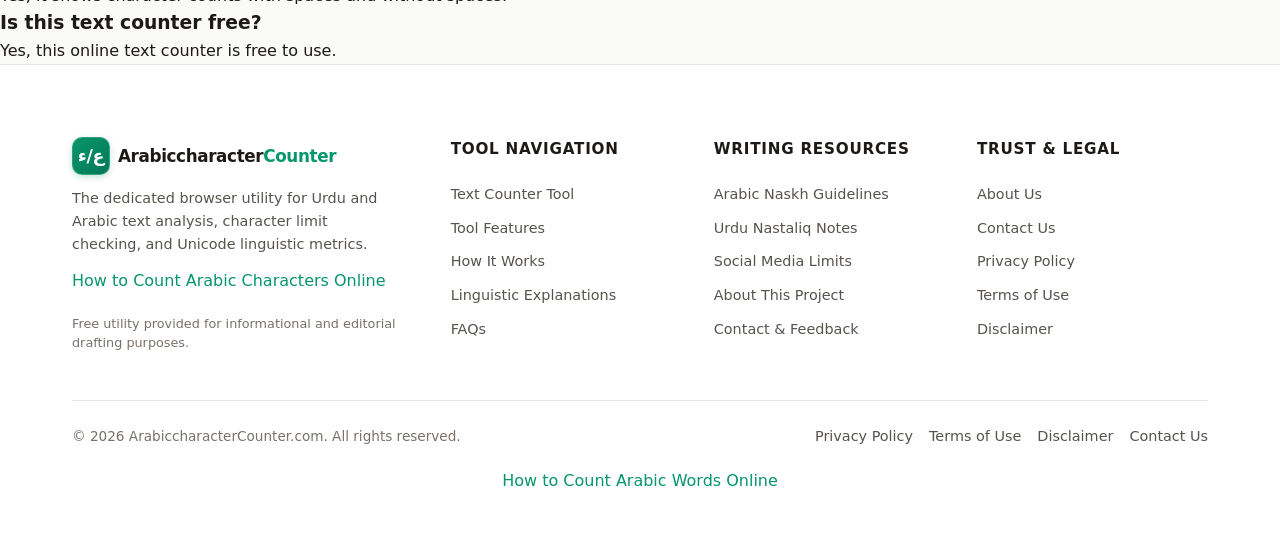
==== commit e9eaa66f: "Update index.html" ====
--- a/index.html
+++ b/index.html
@@ -1090,6 +1090,11 @@
         </div>
       </div>
     </div>
+    <div style="text-align:center; margin:20px;">
+  <a href="arabic-word-counter.html">
+    How to Count Arabic Words Online
+  </a>
+</div>
   </footer>
 
   <!-- Vanilla JavaScript -->
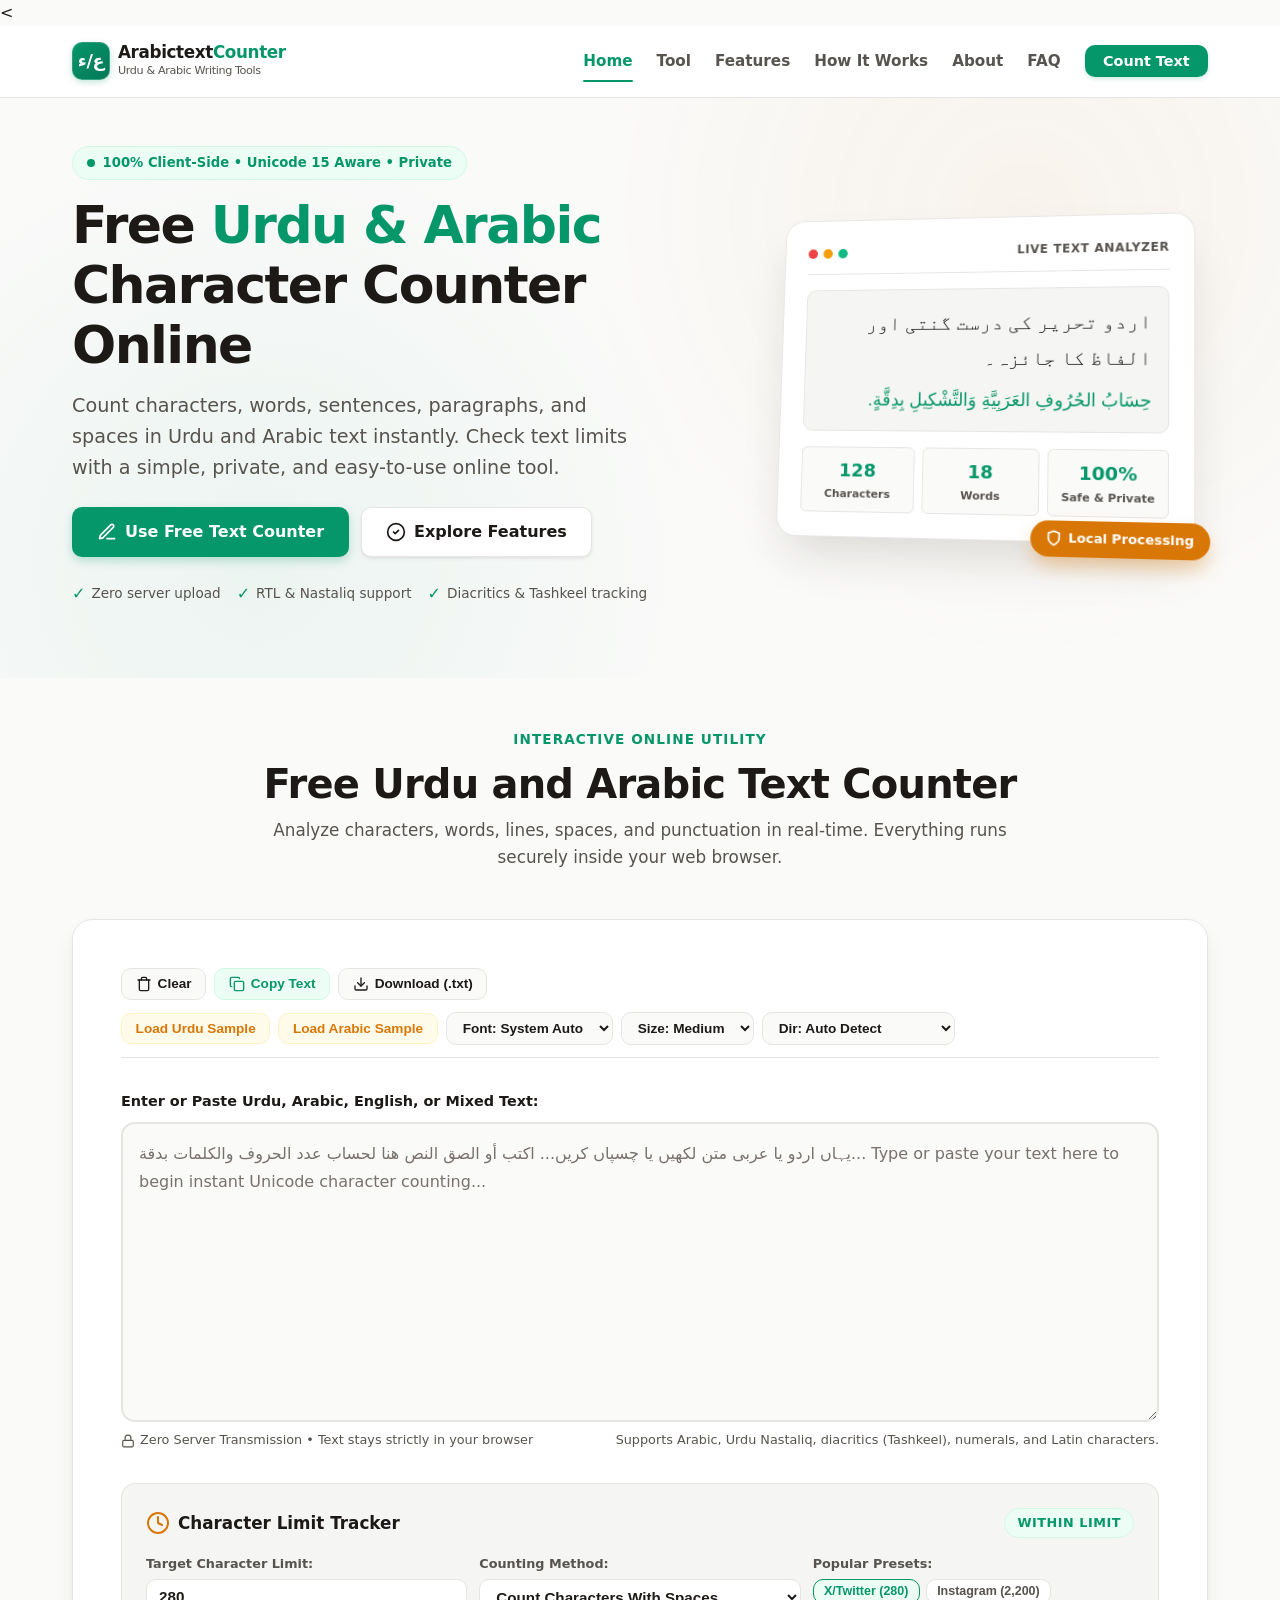
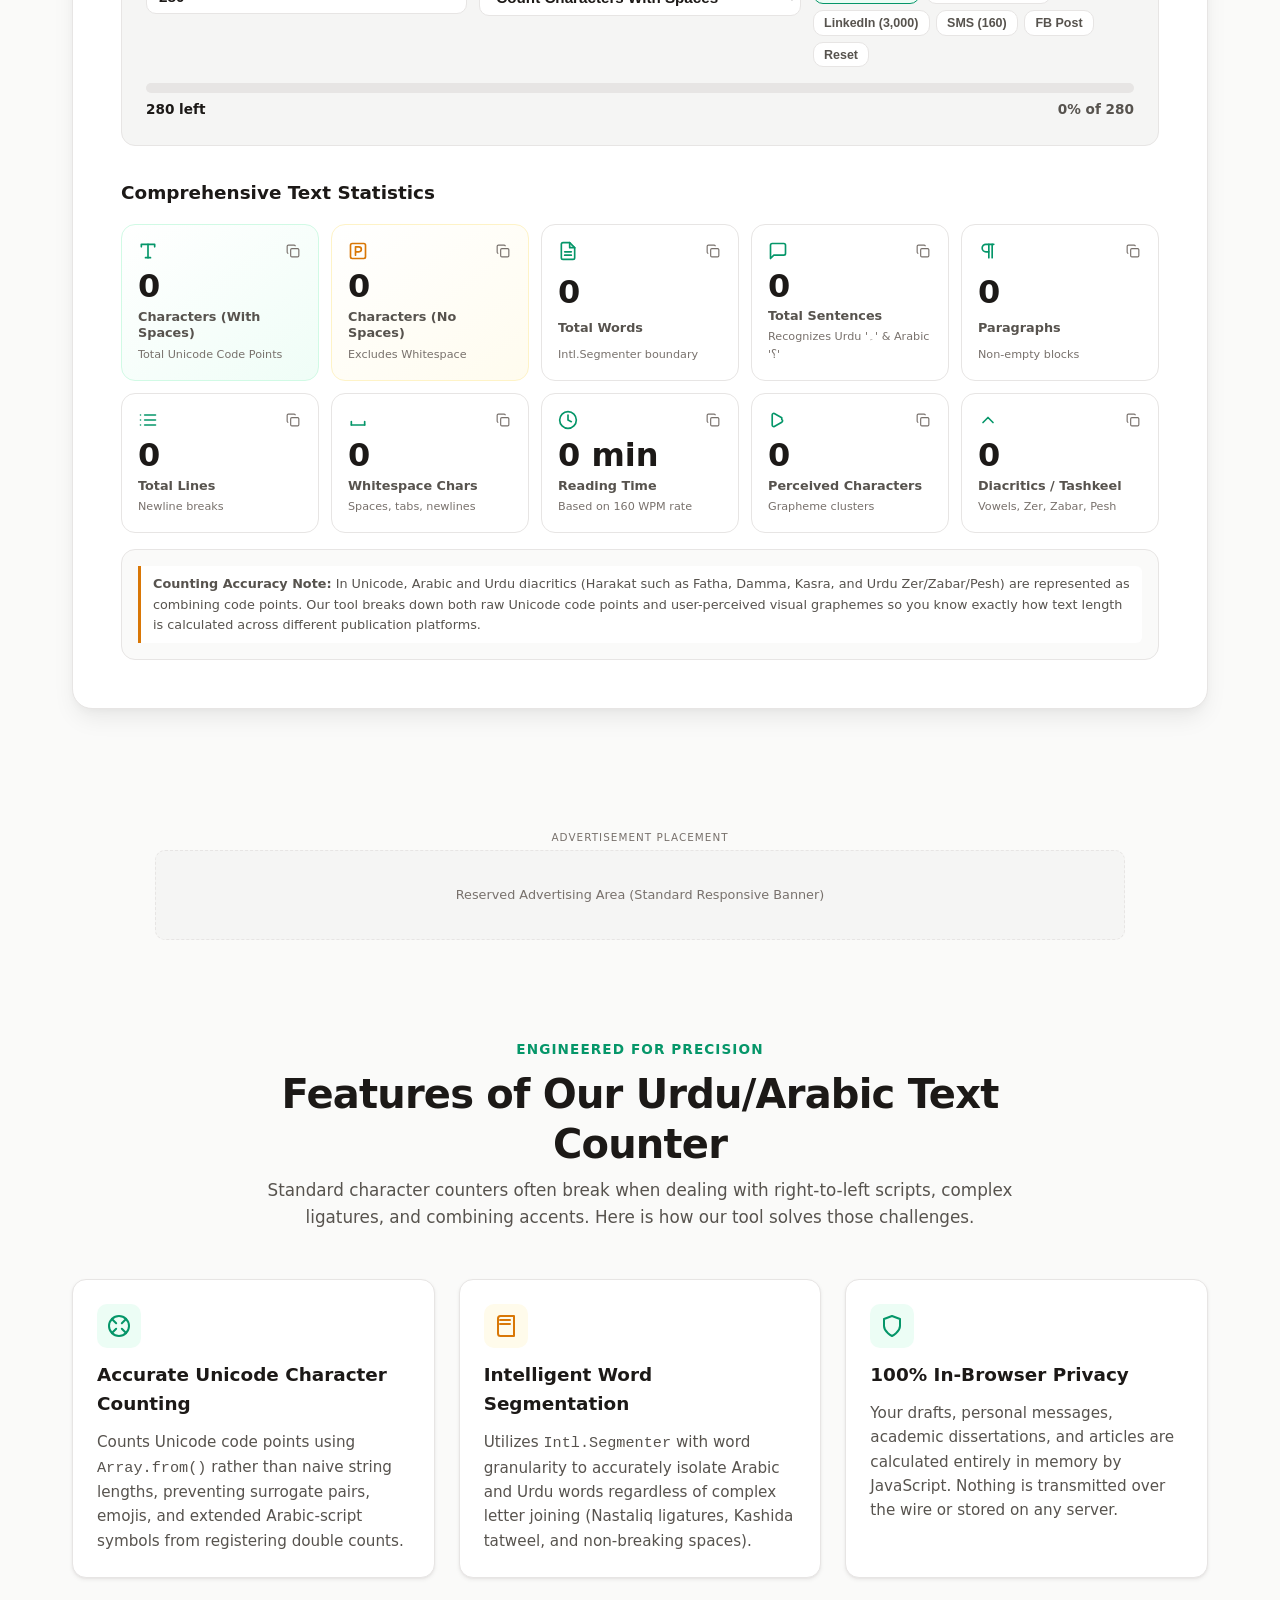
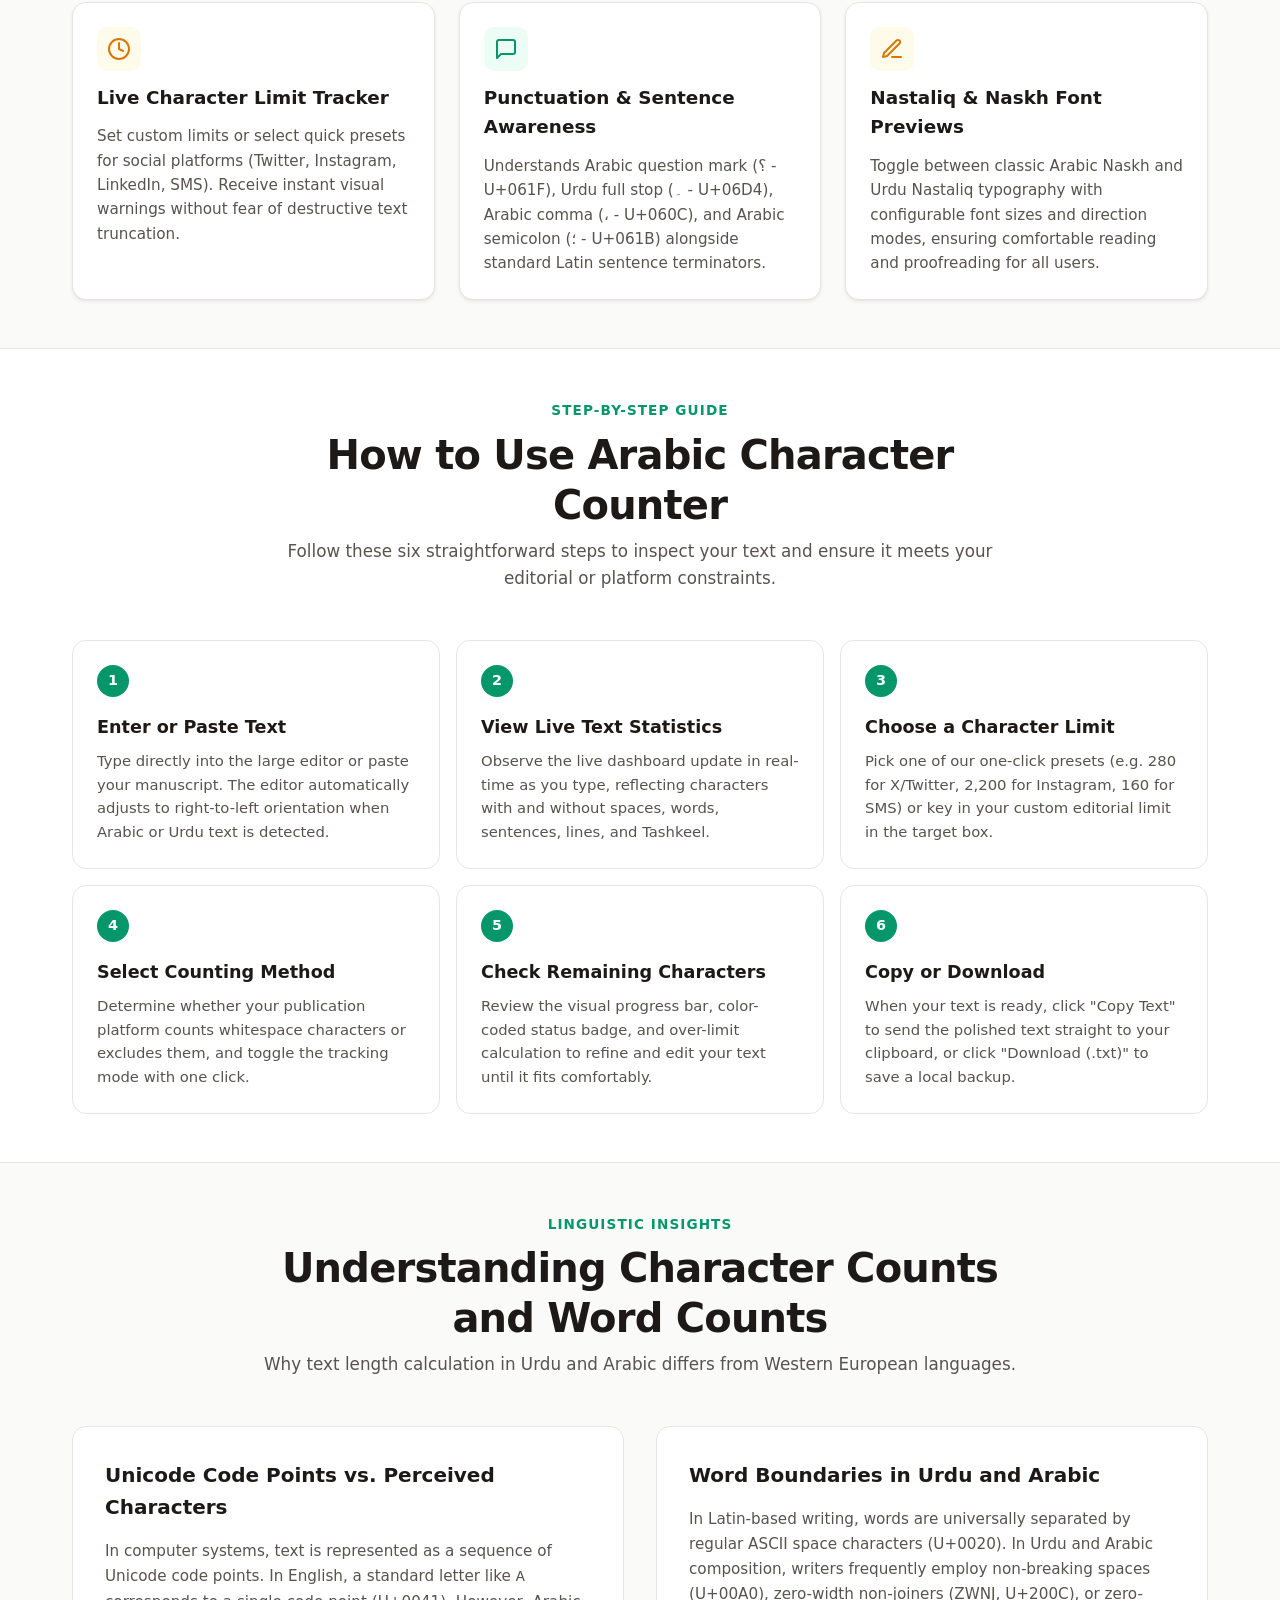
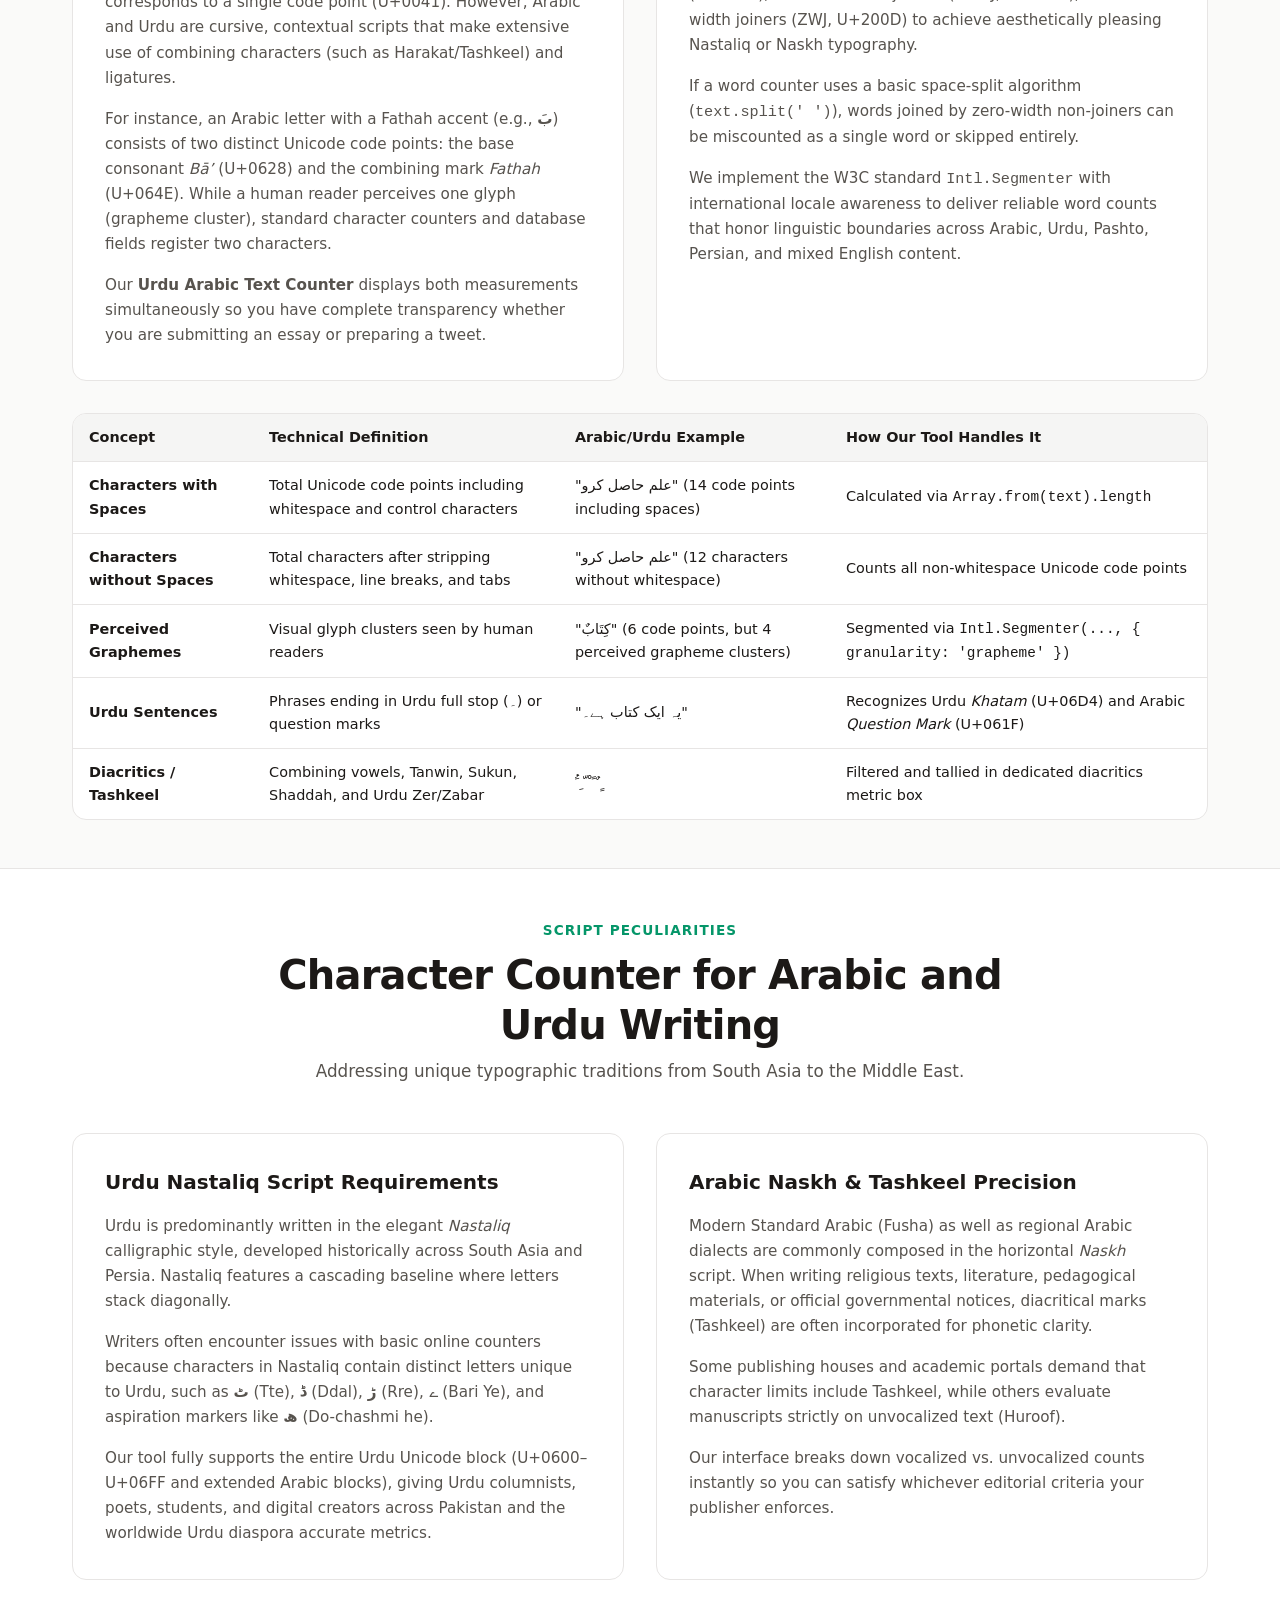
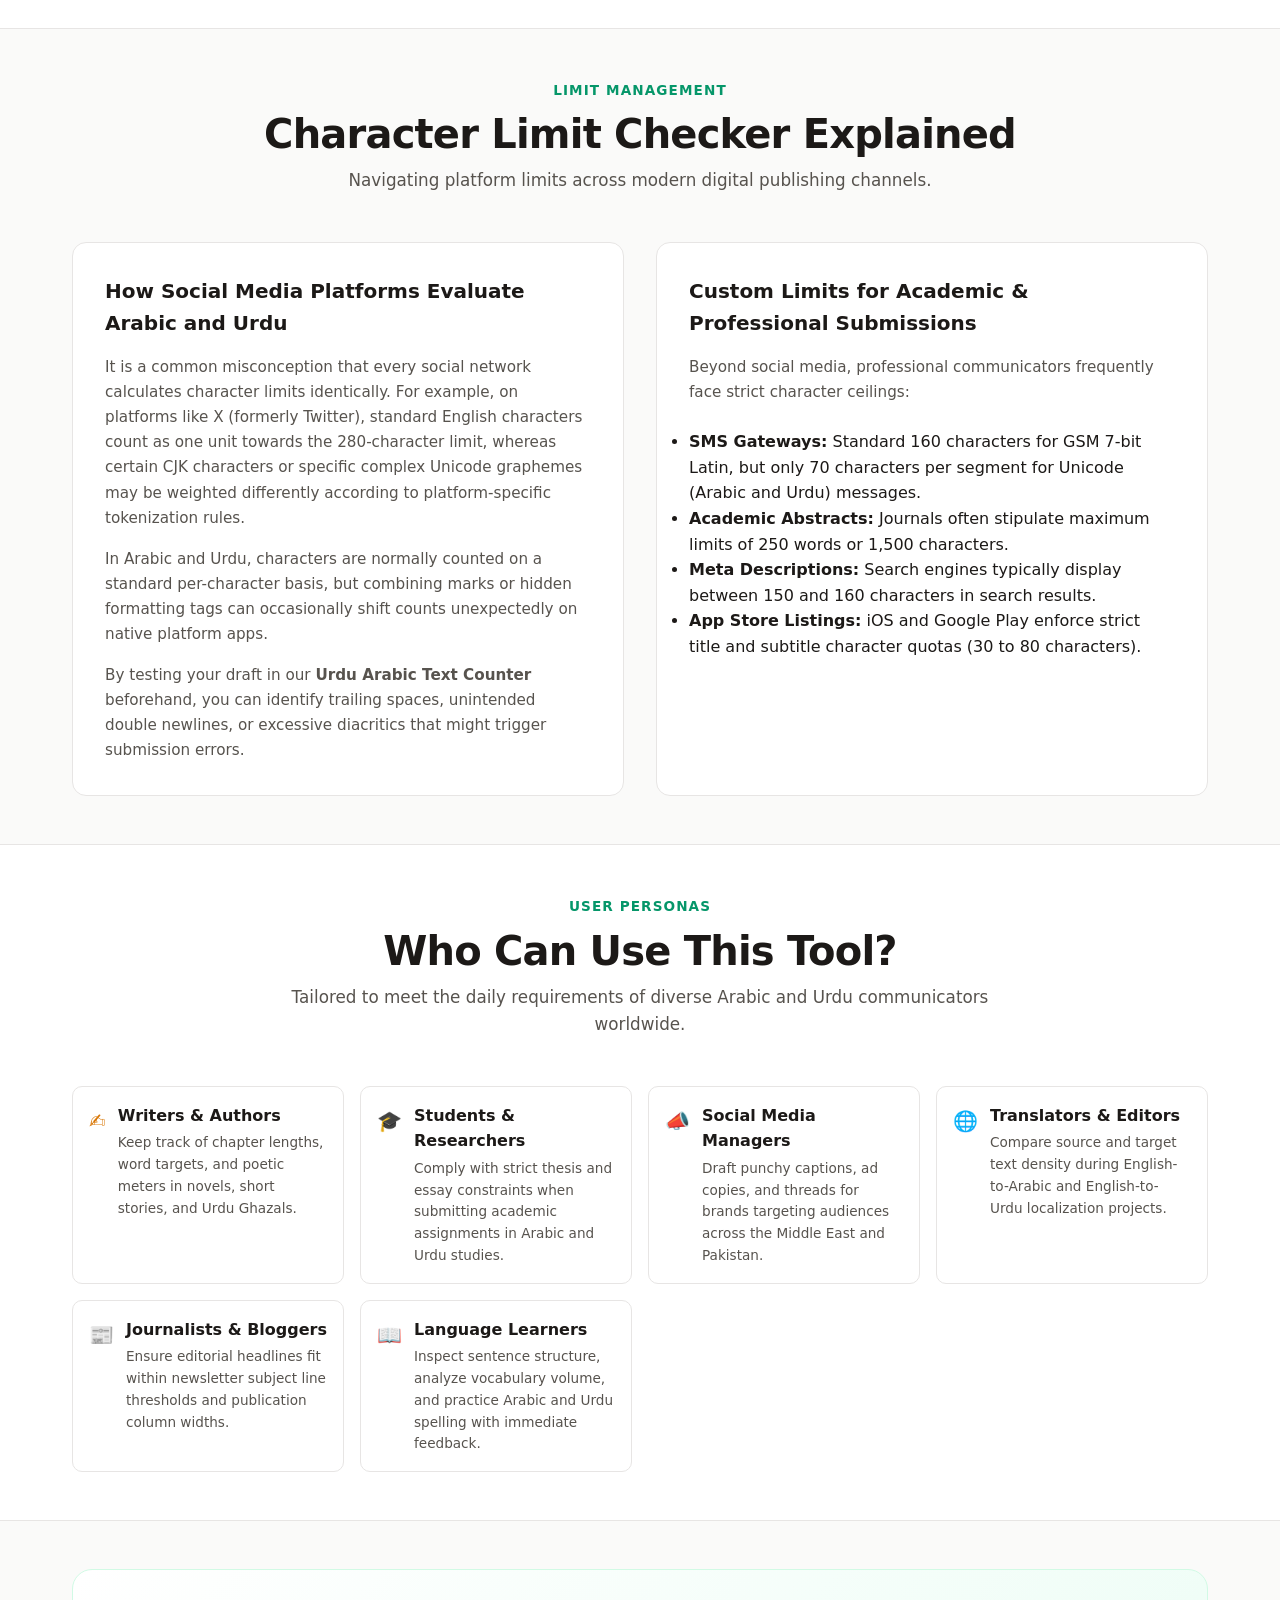
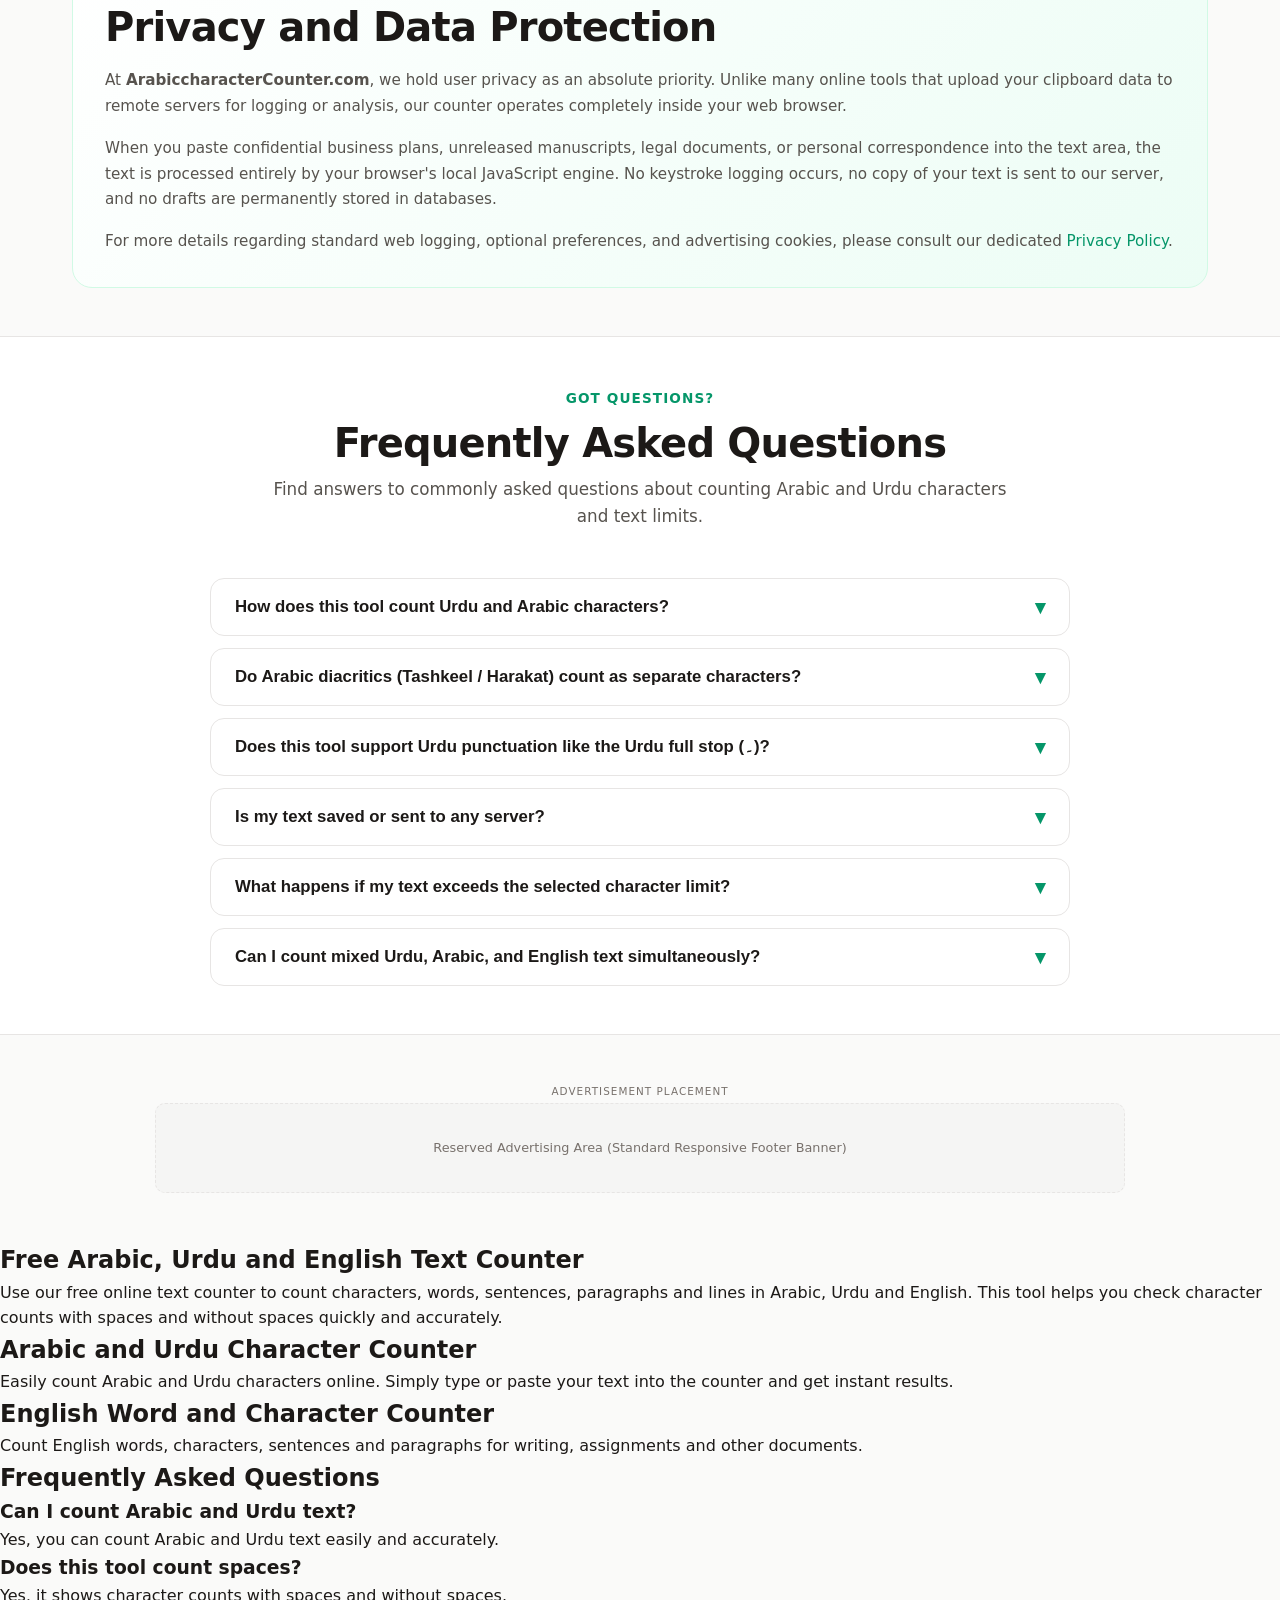
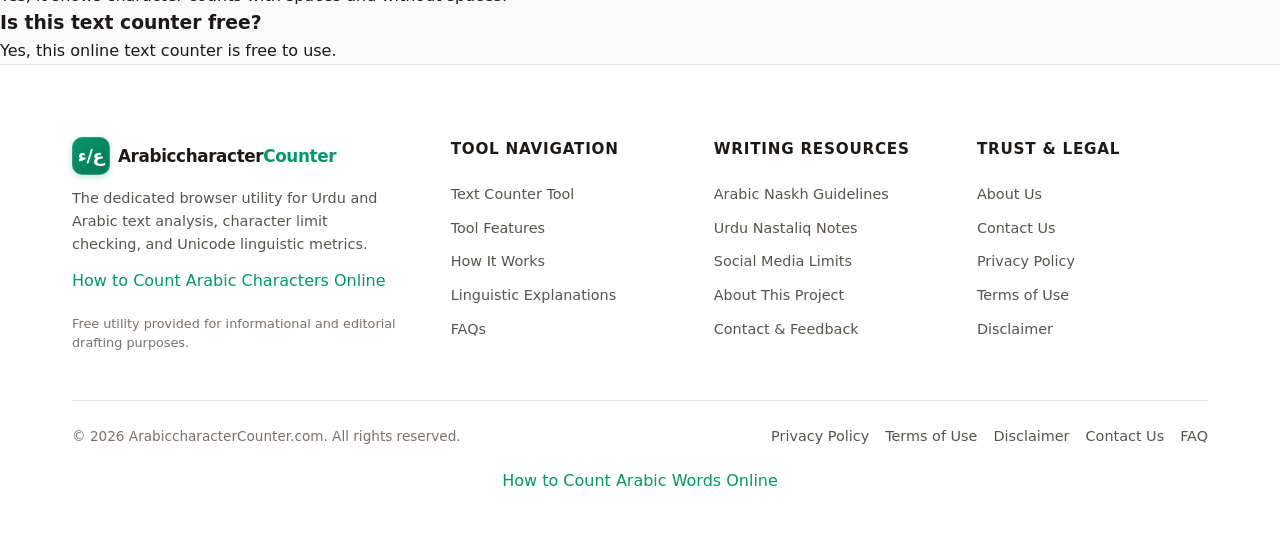
==== commit d1474dcd: "Update index.html" ====
--- a/index.html
+++ b/index.html
@@ -1087,6 +1087,7 @@
           <a href="terms.html" class="footer-link">Terms of Use</a>
           <a href="disclaimer.html" class="footer-link">Disclaimer</a>
           <a href="contact.html" class="footer-link">Contact Us</a>
+          <a href="faq.html" class="footer-link">FAQ</a>
         </div>
       </div>
     </div>
